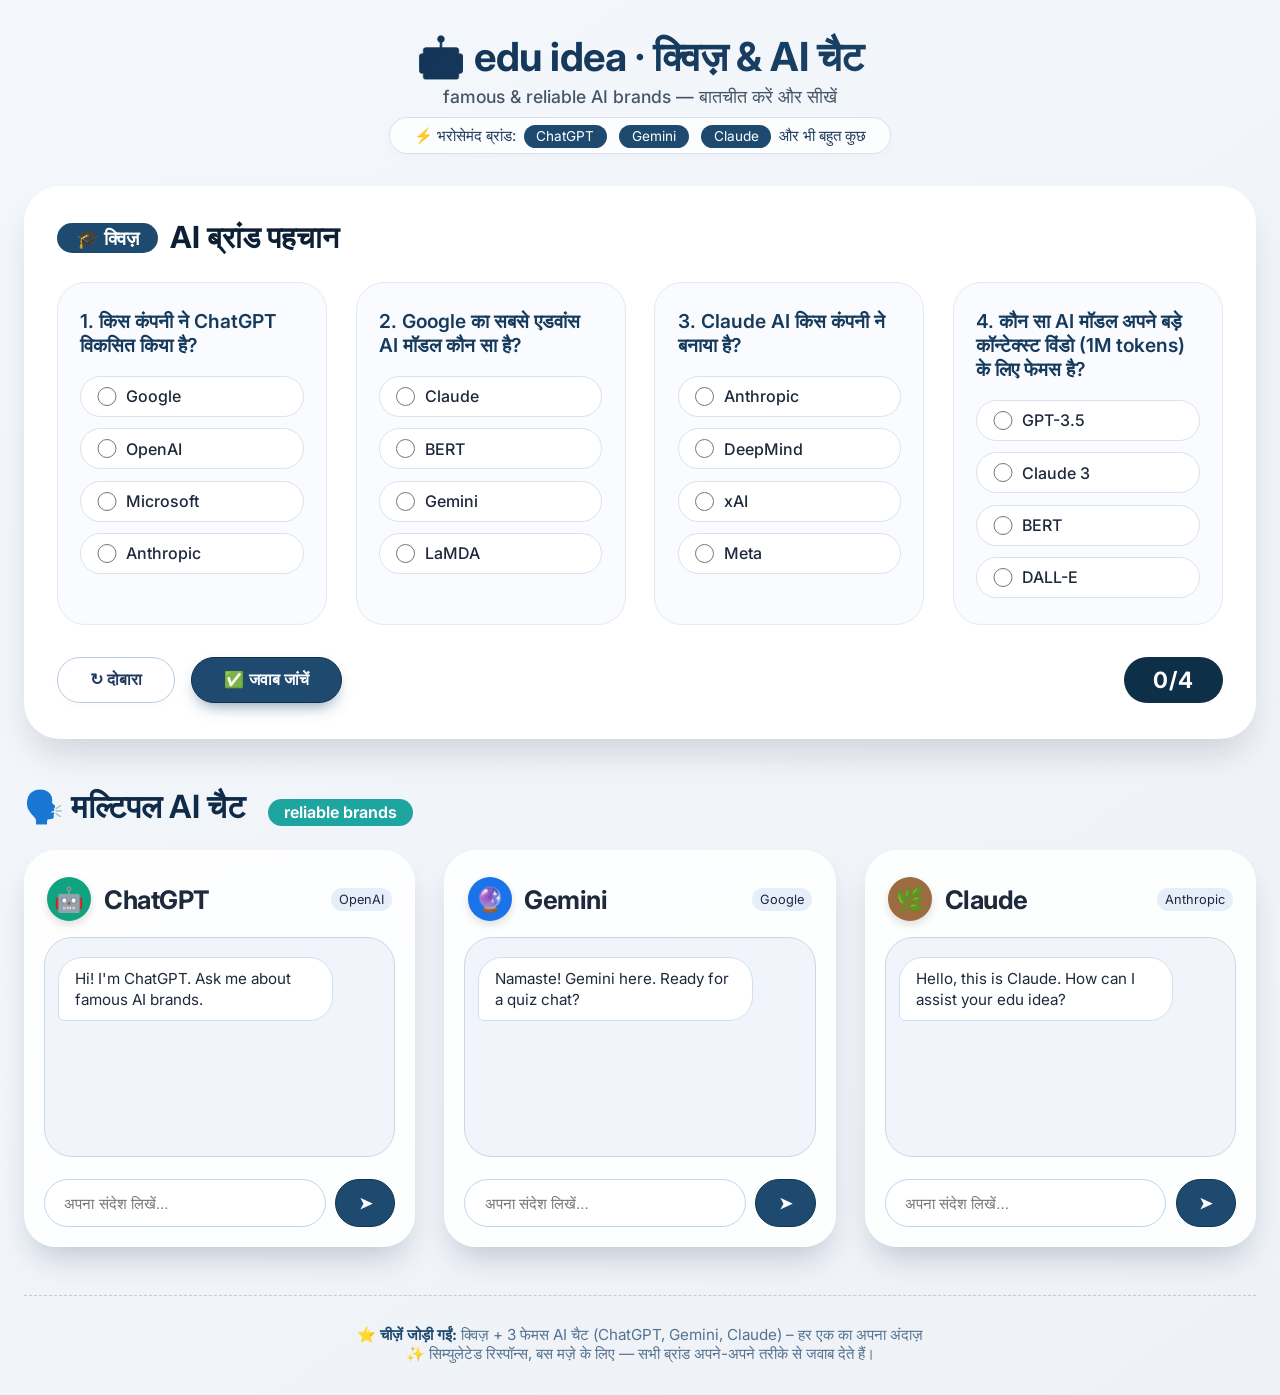
==== index.html @ dafd7e6e "Add files via upload" ====
<!DOCTYPE html>
<html lang="en">
<head>
    <meta charset="UTF-8">
    <meta name="viewport" content="width=device-width, initial-scale=1.0">
    <title>Edu Idea · AI Quiz & Chat</title>
    <!-- Google Font & simple reset -->
    <link rel="preconnect" href="https://fonts.googleapis.com">
    <link rel="preconnect" href="https://fonts.gstatic.com" crossorigin>
    <link href="https://fonts.googleapis.com/css2?family=Inter:opsz,wght@14..32,400;14..32,500;14..32,600;14..32,700&display=swap" rel="stylesheet">
    <style>
        * {
            margin: 0;
            padding: 0;
            box-sizing: border-box;
        }
        body {
            font-family: 'Inter', sans-serif;
            background: linear-gradient(145deg, #f4f7fc 0%, #eef1f6 100%);
            min-height: 100vh;
            padding: 2rem 1.5rem;
            display: flex;
            flex-direction: column;
            align-items: center;
            color: #1e293b;
        }
        .main-wrapper {
            max-width: 1400px;
            width: 100%;
        }
        header {
            margin-bottom: 2rem;
            text-align: center;
        }
        header h1 {
            font-size: 2.5rem;
            font-weight: 700;
            background: linear-gradient(135deg, #0f2b4b, #1e4a6f);
            -webkit-background-clip: text;
            -webkit-text-fill-color: transparent;
            background-clip: text;
            letter-spacing: -0.5px;
        }
        header p {
            font-size: 1.1rem;
            color: #475569;
            margin-top: 0.3rem;
            font-weight: 500;
        }
        .brand-note {
            background: #ffffffc0;
            backdrop-filter: blur(4px);
            padding: 0.5rem 1.5rem;
            border-radius: 60px;
            display: inline-block;
            box-shadow: 0 4px 10px rgba(0,0,0,0.02);
            font-size: 0.95rem;
            margin-top: 0.6rem;
            border: 1px solid #dbe0e8;
            color: #1e3a5f;
        }
        .brand-note i {
            font-style: normal;
            background: #1e4a6f;
            color: white;
            padding: 0.2rem 0.8rem;
            border-radius: 40px;
            margin: 0 4px;
            font-size: 0.85rem;
        }

        /* ---------- QUIZ SECTION ---------- */
        .quiz-panel {
            background: white;
            border-radius: 36px;
            padding: 2rem 2rem 2.2rem;
            margin-bottom: 3rem;
            box-shadow: 0 20px 35px -8px rgba(0,20,40,0.15), inset 0 1px 3px #fffffffa;
            border: 1px solid #ffffff70;
            backdrop-filter: blur(2px);
        }
        .quiz-title {
            display: flex;
            align-items: center;
            gap: 0.75rem;
            font-size: 1.9rem;
            font-weight: 700;
            color: #0c1f33;
            margin-bottom: 1.6rem;
        }
        .quiz-title span {
            background: #1e4a6f;
            color: white;
            font-size: 1.2rem;
            padding: 0.2rem 1.2rem;
            border-radius: 40px;
        }
        .questions-grid {
            display: grid;
            grid-template-columns: repeat(auto-fit, minmax(260px, 1fr));
            gap: 1.8rem;
            margin-bottom: 2rem;
        }
        .question-card {
            background: #f9fbfe;
            padding: 1.6rem 1.4rem;
            border-radius: 28px;
            border: 1px solid #e2eaf2;
            transition: 0.2s;
        }
        .question-card:hover {
            border-color: #acc4db;
            background: #feffff;
        }
        .q-text {
            font-weight: 600;
            font-size: 1.2rem;
            margin-bottom: 1.2rem;
            color: #163a5c;
        }
        .options {
            display: flex;
            flex-direction: column;
            gap: 0.7rem;
        }
        .option-item {
            display: flex;
            align-items: center;
            gap: 0.6rem;
            background: white;
            padding: 0.6rem 1rem;
            border-radius: 50px;
            border: 1px solid #d9e2ed;
            cursor: pointer;
            transition: 0.1s;
            font-weight: 500;
        }
        .option-item.selected {
            background: #d7e7ff;
            border-color: #1e4a6f;
            box-shadow: 0 2px 6px #1e4a6f20;
        }
        .option-item input[type="radio"] {
            accent-color: #1e4a6f;
            width: 1.2rem;
            height: 1.2rem;
            margin: 0;
        }
        .quiz-actions {
            display: flex;
            gap: 1rem;
            align-items: center;
            flex-wrap: wrap;
        }
        .btn {
            background: white;
            border: 1.5px solid #b9ccdf;
            padding: 0.8rem 2rem;
            border-radius: 50px;
            font-weight: 600;
            font-size: 1rem;
            color: #1e3a5f;
            cursor: pointer;
            transition: 0.2s;
            box-shadow: 0 3px 8px rgba(0,0,0,0.02);
        }
        .btn-primary {
            background: #1e4a6f;
            border: 1.5px solid #0e2f48;
            color: white;
            box-shadow: 0 8px 16px -6px #1e4a6f90;
        }
        .btn-primary:hover {
            background: #163e5c;
            transform: scale(1.02);
        }
        .btn:hover {
            background: #e6eef9;
        }
        .score-badge {
            margin-left: auto;
            background: #0e2f48;
            color: white;
            padding: 0.6rem 1.8rem;
            border-radius: 60px;
            font-weight: 700;
            font-size: 1.4rem;
            letter-spacing: 1px;
        }

        /* ---------- CHAT SECTION ---------- */
        .chat-section {
            margin-top: 1rem;
        }
        .chat-header {
            display: flex;
            align-items: center;
            gap: 1rem;
            margin-bottom: 1.5rem;
        }
        .chat-header h2 {
            font-size: 2rem;
            font-weight: 650;
            color: #0f2b48;
        }
        .chat-header h2 i {
            font-style: normal;
            background: #1fa5a0;
            color: white;
            font-size: 1rem;
            padding: 0.2rem 1rem;
            border-radius: 40px;
            margin-left: 1rem;
        }
        .ai-grid {
            display: grid;
            grid-template-columns: repeat(auto-fit, minmax(300px, 1fr));
            gap: 1.8rem;
        }
        .ai-card {
            background: #ffffffdd;
            backdrop-filter: blur(8px);
            border-radius: 32px;
            padding: 1.6rem 1.2rem 1.2rem 1.2rem;
            box-shadow: 0 18px 30px -10px #1e3a5f40;
            border: 1px solid #ffffff;
            display: flex;
            flex-direction: column;
        }
        .ai-brand {
            display: flex;
            align-items: center;
            gap: 0.8rem;
            margin-bottom: 1rem;
            padding: 0 0.2rem;
        }
        .brand-icon {
            width: 44px;
            height: 44px;
            background: #1e2f41;
            border-radius: 50%;
            display: flex;
            align-items: center;
            justify-content: center;
            font-weight: 700;
            font-size: 1.5rem;
            color: white;
            box-shadow: 0 4px 8px #00000020;
        }
        .brand-name {
            font-size: 1.6rem;
            font-weight: 700;
            letter-spacing: -0.5px;
        }
        .chat-messages {
            background: #f1f5fb;
            border-radius: 28px;
            padding: 1.2rem 0.8rem;
            height: 220px;
            overflow-y: auto;
            display: flex;
            flex-direction: column;
            gap: 0.8rem;
            margin-bottom: 1rem;
            border: 1px solid #cbd6e4;
            scroll-behavior: smooth;
        }
        .msg-row {
            display: flex;
            flex-direction: column;
        }
        .msg-user, .msg-ai {
            max-width: 85%;
            padding: 0.6rem 1rem;
            border-radius: 24px;
            font-size: 0.95rem;
            line-height: 1.4;
            word-break: break-word;
        }
        .msg-user {
            background: #1e4a6f;
            color: white;
            align-self: flex-end;
            border-bottom-right-radius: 6px;
        }
        .msg-ai {
            background: white;
            color: #1e293b;
            align-self: flex-start;
            border-bottom-left-radius: 6px;
            border: 1px solid #cee0f0;
        }
        .ai-input-area {
            display: flex;
            gap: 0.6rem;
            margin-top: 0.4rem;
        }
        .ai-input-area input {
            flex: 1;
            padding: 0.9rem 1.2rem;
            border: 1.5px solid #c2d5ea;
            border-radius: 50px;
            font-size: 0.95rem;
            outline: none;
            background: white;
            transition: 0.2s;
        }
        .ai-input-area input:focus {
            border-color: #1e4a6f;
            box-shadow: 0 0 0 3px #1e4a6f30;
        }
        .ai-input-area button {
            background: #1e4a6f;
            border: none;
            color: white;
            font-weight: 600;
            padding: 0 1.4rem;
            border-radius: 50px;
            font-size: 1rem;
            cursor: pointer;
            transition: 0.1s;
            border: 1px solid #0e3652;
            letter-spacing: 0.3px;
        }
        .ai-input-area button:hover {
            background: #123a57;
        }
        .footer-note {
            margin-top: 3rem;
            text-align: center;
            color: #54738f;
            font-size: 0.95rem;
            border-top: 1px dashed #b9cde0;
            padding-top: 1.8rem;
        }
        .footer-note strong {
            color: #1e4a6f;
            font-weight: 700;
        }
    </style>
</head>
<body>
<div class="main-wrapper">
    <header>
        <h1>🤖 edu idea · क्विज़ & AI चैट</h1>
        <p>famous & reliable AI brands — बातचीत करें और सीखें</p>
        <div class="brand-note">
            ⚡ भरोसेमंद ब्रांड: <i>ChatGPT</i> <i>Gemini</i> <i>Claude</i> और भी बहुत कुछ
        </div>
    </header>

    <!-- QUIZ SECTION (edu idea नाम से quiz) -->
    <section class="quiz-panel" id="quizPanel">
        <div class="quiz-title">
            <span>🎓 क्विज़</span> AI ब्रांड पहचान
        </div>
        <div class="questions-grid" id="questionsContainer">
            <!-- JS generated questions -->
        </div>
        <div class="quiz-actions">
            <button class="btn" id="resetQuizBtn">↻ दोबारा</button>
            <button class="btn btn-primary" id="submitQuizBtn">✅ जवाब जांचें</button>
            <div class="score-badge" id="scoreDisplay">0/4</div>
        </div>
    </section>

    <!-- MULTIPLE AI CHAT (फेमस ब्रांड) -->
    <section class="chat-section">
        <div class="chat-header">
            <h2>🗣️ मल्टिपल AI चैट <i>reliable brands</i></h2>
        </div>
        <div class="ai-grid" id="aiChatGrid"></div>
    </section>

    <div class="footer-note">
        ⭐ <strong>चीज़ें जोड़ी गईं:</strong> क्विज़ + 3 फेमस AI चैट (ChatGPT, Gemini, Claude) – हर एक का अपना अंदाज़<br>
        ✨ सिम्युलेटेड रिस्पॉन्स, बस मज़े के लिए — सभी ब्रांड अपने-अपने तरीके से जवाब देते हैं।
    </div>
</div>

<script>
    (function() {
        // ---------- QUIZ DATA (famous AI brands) ----------
        const quizData = [
            {
                question: "किस कंपनी ने ChatGPT विकसित किया है?",
                options: ["Google", "OpenAI", "Microsoft", "Anthropic"],
                correct: 1
            },
            {
                question: "Google का सबसे एडवांस AI मॉडल कौन सा है?",
                options: ["Claude", "BERT", "Gemini", "LaMDA"],
                correct: 2
            },
            {
                question: "Claude AI किस कंपनी ने बनाया है?",
                options: ["Anthropic", "DeepMind", "xAI", "Meta"],
                correct: 0
            },
            {
                question: "कौन सा AI मॉडल अपने बड़े कॉन्टेक्स्ट विंडो (1M tokens) के लिए फेमस है?",
                options: ["GPT-3.5", "Claude 3", "BERT", "DALL-E"],
                correct: 1
            }
        ];

        // render quiz
        const questionsContainer = document.getElementById('questionsContainer');
        let userAnswers = new Array(quizData.length).fill(null);

        function renderQuiz() {
            let htmlStr = '';
            quizData.forEach((q, idx) => {
                htmlStr += `
                    <div class="question-card" data-qidx="${idx}">
                        <div class="q-text">${idx+1}. ${q.question}</div>
                        <div class="options" id="q-${idx}">
                `;
                q.options.forEach((opt, optIdx) => {
                    const isSelected = (userAnswers[idx] === optIdx);
                    htmlStr += `
                        <div class="option-item ${isSelected ? 'selected' : ''}" data-optidx="${optIdx}">
                            <input type="radio" name="q${idx}" value="${optIdx}" ${isSelected ? 'checked' : ''}> 
                            <span>${opt}</span>
                        </div>
                    `;
                });
                htmlStr += `</div></div>`;
            });
            questionsContainer.innerHTML = htmlStr;

            // attach click listeners to each option div for custom selection style
            document.querySelectorAll('.option-item').forEach(item => {
                item.addEventListener('click', function(e) {
                    // if the click is on radio itself, let default handle, but we also manage style
                    const radio = this.querySelector('input[type="radio"]');
                    if (e.target.tagName !== 'INPUT') {
                        radio.checked = true;
                    }
                    // trigger change event manually
                    const event = new Event('change', { bubbles: true });
                    radio.dispatchEvent(event);
                });
            });

            // radio change listener to update selected class & userAnswers
            document.querySelectorAll('input[type="radio"]').forEach(radio => {
                radio.addEventListener('change', function(e) {
                    const qDiv = this.closest('.question-card');
                    const qIdx = qDiv.dataset.qidx;
                    const optIdx = parseInt(this.value);
                    userAnswers[qIdx] = optIdx;

                    // remove selected class from siblings
                    qDiv.querySelectorAll('.option-item').forEach(optItem => {
                        optItem.classList.remove('selected');
                    });
                    this.closest('.option-item').classList.add('selected');
                });
            });
        }

        // score calculation
        function calculateScore() {
            let correct = 0;
            quizData.forEach((q, idx) => {
                if (userAnswers[idx] === q.correct) correct++;
            });
            return correct;
        }

        function updateScoreDisplay() {
            const score = calculateScore();
            document.getElementById('scoreDisplay').innerText = `${score}/${quizData.length}`;
        }

        document.getElementById('submitQuizBtn').addEventListener('click', function() {
            updateScoreDisplay();
            alert(`आपने ${calculateScore()}/${quizData.length} सही जवाब दिए!`);
        });

        document.getElementById('resetQuizBtn').addEventListener('click', function() {
            userAnswers = new Array(quizData.length).fill(null);
            // uncheck all radios
            document.querySelectorAll('input[type="radio"]').forEach(r => r.checked = false);
            document.querySelectorAll('.option-item').forEach(opt => opt.classList.remove('selected'));
            document.getElementById('scoreDisplay').innerText = `0/${quizData.length}`;
        });

        // ---------- CHAT AI BRANDS (famous & reliable) ----------
        const aiBrands = [
            {
                id: 'chatgpt',
                name: 'ChatGPT',
                icon: '🤖',
                description: 'OpenAI',
                color: '#10a37f',
                responses: [
                    "That's interesting! I'm ChatGPT, here to help explore ideas.",
                    "As an AI by OpenAI, I can assist with learning. Can you elaborate?",
                    "बिल्कुल! मैं आपकी शंका समझ सकता हूँ। कृपया विस्तार से बताएं।",
                    "I love educational quizzes! Tell me more about your edu idea.",
                ]
            },
            {
                id: 'gemini',
                name: 'Gemini',
                icon: '🔮',
                description: 'Google',
                color: '#1a73e8',
                responses: [
                    "Greetings from Google's Gemini! How can I assist your learning?",
                    "मैं Gemini हूँ – आपके सवों का जवाब देने के लिए तैयार।",
                    "AI evolves fast! What would you like to know about famous models?",
                    "I can simulate multi-turn chat. Feel free to ask anything.",
                ]
            },
            {
                id: 'claude',
                name: 'Claude',
                icon: '🌿',
                description: 'Anthropic',
                color: '#9c6b3f',
                responses: [
                    "Hello, I'm Claude from Anthropic. How can I help with your project?",
                    "नमस्ते! मैं क्लाउड – सवाल पूछिए और हम मिलकर सीखेंगे।",
                    "I'm known for long context. Want to discuss AI safety or brands?",
                    "That's a thoughtful question! Let's explore together.",
                ]
            }
        ];

        // store conversation history per AI (array of {sender:'user' or 'ai', text})
        const conversations = {
            chatgpt: [{ sender: 'ai', text: "Hi! I'm ChatGPT. Ask me about famous AI brands." }],
            gemini: [{ sender: 'ai', text: "Namaste! Gemini here. Ready for a quiz chat?" }],
            claude: [{ sender: 'ai', text: "Hello, this is Claude. How can I assist your edu idea?" }]
        };

        // function to render all chat cards
        function renderChats() {
            const grid = document.getElementById('aiChatGrid');
            let cardsHtml = '';

            aiBrands.forEach(brand => {
                const conv = conversations[brand.id];
                const messagesHtml = conv.map(msg => {
                    const cls = msg.sender === 'user' ? 'msg-user' : 'msg-ai';
                    return `<div class="msg-row"><div class="${cls}">${msg.text}</div></div>`;
                }).join('');

                cardsHtml += `
                    <div class="ai-card" id="card-${brand.id}" data-brand="${brand.id}">
                        <div class="ai-brand">
                            <div class="brand-icon" style="background: ${brand.color};">${brand.icon}</div>
                            <span class="brand-name">${brand.name}</span>
                            <span style="font-size:0.8rem; background: #e5eef9; padding:4px 8px; border-radius:60px; margin-left: auto;">${brand.description}</span>
                        </div>
                        <div class="chat-messages" id="msg-${brand.id}">
                            ${messagesHtml}
                        </div>
                        <div class="ai-input-area">
                            <input type="text" placeholder="अपना संदेश लिखें..." id="input-${brand.id}">
                            <button data-brand="${brand.id}" class="send-chat-btn">➤</button>
                        </div>
                    </div>
                `;
            });

            grid.innerHTML = cardsHtml;

            // attach send event to each button
            document.querySelectorAll('.send-chat-btn').forEach(btn => {
                btn.addEventListener('click', function(e) {
                    const brandId = this.dataset.brand;
                    sendMessage(brandId);
                });
            });

            // attach enter key on inputs
            aiBrands.forEach(b => {
                const inp = document.getElementById(`input-${b.id}`);
                if (inp) {
                    inp.addEventListener('keypress', function(e) {
                        if (e.key === 'Enter') {
                            e.preventDefault();
                            sendMessage(b.id);
                        }
                    });
                }
            });
        }

        // send message handler
        function sendMessage(brandId) {
            const inputField = document.getElementById(`input-${brandId}`);
            const msgText = inputField.value.trim();
            if (msgText === '') return;

            // push user message
            conversations[brandId].push({ sender: 'user', text: msgText });
            inputField.value = '';

            // scroll message box to bottom after adding user message
            const msgBox = document.getElementById(`msg-${brandId}`);
            updateChatWindow(brandId);

            // simulate AI response after short delay (realistic)
            setTimeout(() => {
                generateAiReply(brandId, msgText);
            }, 600 + Math.random() * 400);
        }

        // generate a mock ai reply based on brand and user message
        function generateAiReply(brandId, userMessage) {
            const brand = aiBrands.find(b => b.id === brandId);
            if (!brand) return;

            let reply = '';
            const lowerMsg = userMessage.toLowerCase();

            // very simple keyword logic to make it feel a bit brand-specific
            if (brandId === 'chatgpt') {
                if (lowerMsg.includes('openai') || lowerMsg.includes('gpt')) reply = 'OpenAI developed me, yes! I can help with AI concepts.';
                else if (lowerMsg.includes('quiz')) reply = 'Quizzes are fun! Which AI brand question do you have?';
                else reply = brand.responses[Math.floor(Math.random() * brand.responses.length)];
            }
            else if (brandId === 'gemini') {
                if (lowerMsg.includes('google') || lowerMsg.includes('gemini')) reply = 'Google’s Gemini is built for multimodal understanding. Want to learn more?';
                else if (lowerMsg.includes('hello') || lowerMsg.includes('नमस्ते')) reply = 'Namaste! मैं आपके सवालों का इंतज़ार कर रहा हूँ।';
                else reply = brand.responses[Math.floor(Math.random() * brand.responses.length)];
            }
            else if (brandId === 'claude') {
                if (lowerMsg.includes('context') || lowerMsg.includes('token')) reply = 'Claude can handle up to 1M tokens! Great for long docs.';
                else if (lowerMsg.includes('anthropic')) reply = 'Anthropic focuses on AI safety. I’m their assistant Claude.';
                else reply = brand.responses[Math.floor(Math.random() * brand.responses.length)];
            }

            // ensure reply not empty
            if (!reply) reply = "Interesting! Tell me more about your edu idea.";

            conversations[brandId].push({ sender: 'ai', text: reply });
            updateChatWindow(brandId);
        }

        function updateChatWindow(brandId) {
            const msgBox = document.getElementById(`msg-${brandId}`);
            if (!msgBox) return;
            const conv = conversations[brandId];
            msgBox.innerHTML = conv.map(msg => {
                const cls = msg.sender === 'user' ? 'msg-user' : 'msg-ai';
                return `<div class="msg-row"><div class="${cls}">${msg.text}</div></div>`;
            }).join('');
            // auto scroll to bottom
            msgBox.scrollTop = msgBox.scrollHeight;
        }

        // initial render
        renderQuiz();
        renderChats();

        // attach extra listeners for already rendered radios (for initial selection style)
        // renderQuiz already does it; but we also need to update score display on radio change to keep fresh
        document.querySelectorAll('input[type="radio"]').forEach(r => {
            r.addEventListener('change', function() {
                updateScoreDisplay(); // live score update without submit
            });
        });

        // Also initial score display
        updateScoreDisplay();

        // for better UX: allow enter in quiz? not needed

        // ensure that after reset, score updates
        // reset button already does that

        // extra thing: "चीज़ें जोड़ दीजिए" — we already added footer note, three chats, quiz, live score
        // additionally, we can add a small tooltip that these are simulated.
    })();
</script>

<!-- additional style for smoothness -->
<style>
    /* subtle scrollbar */
    .chat-messages::-webkit-scrollbar {
        width: 6px;
    }
    .chat-messages::-webkit-scrollbar-track {
        background: #d9e2ec;
        border-radius: 10px;
    }
    .chat-messages::-webkit-scrollbar-thumb {
        background: #1e4a6f;
        border-radius: 10px;
    }
    .option-item input[type="radio"] {
        cursor: pointer;
    }
    .btn:active {
        transform: scale(0.98);
    }
</style>
</body>
</html>
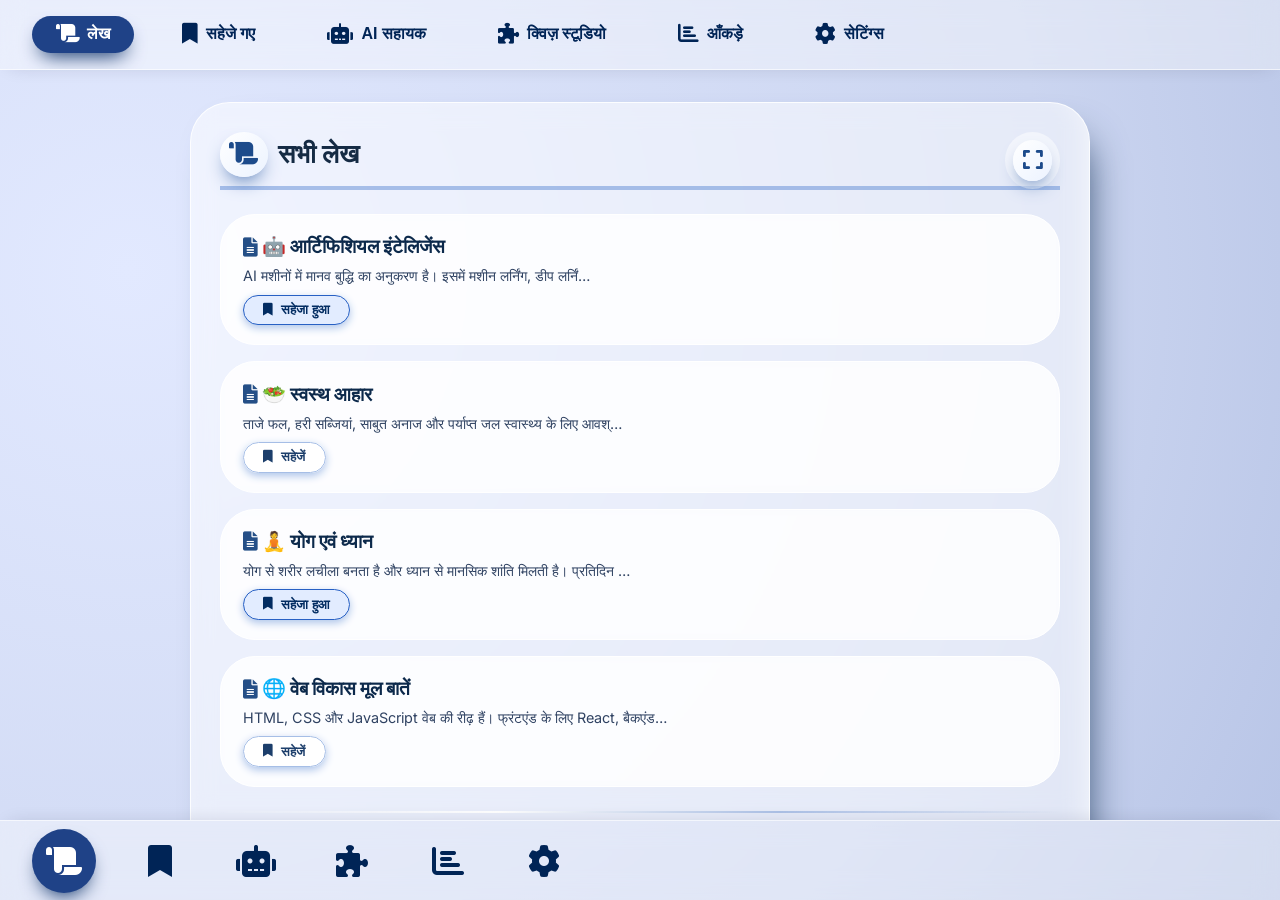
==== commit 2dc21805: "Add files via upload Signed-off-by: PQP CORE <historynetexpress@gmail.com>" ====
--- a/index.html
+++ b/index.html
@@ -1,705 +1,882 @@
 <!DOCTYPE html>
-<html lang="en">
+<html lang="hi">
 <head>
-    <meta charset="UTF-8">
-    <meta name="viewport" content="width=device-width, initial-scale=1.0">
-    <title>Edu Idea · AI Quiz & Chat</title>
-    <!-- Google Font & simple reset -->
-    <link rel="preconnect" href="https://fonts.googleapis.com">
-    <link rel="preconnect" href="https://fonts.gstatic.com" crossorigin>
-    <link href="https://fonts.googleapis.com/css2?family=Inter:opsz,wght@14..32,400;14..32,500;14..32,600;14..32,700&display=swap" rel="stylesheet">
-    <style>
-        * {
-            margin: 0;
-            padding: 0;
-            box-sizing: border-box;
-        }
-        body {
-            font-family: 'Inter', sans-serif;
-            background: linear-gradient(145deg, #f4f7fc 0%, #eef1f6 100%);
-            min-height: 100vh;
-            padding: 2rem 1.5rem;
-            display: flex;
-            flex-direction: column;
-            align-items: center;
-            color: #1e293b;
-        }
-        .main-wrapper {
-            max-width: 1400px;
-            width: 100%;
-        }
-        header {
-            margin-bottom: 2rem;
-            text-align: center;
-        }
-        header h1 {
-            font-size: 2.5rem;
-            font-weight: 700;
-            background: linear-gradient(135deg, #0f2b4b, #1e4a6f);
-            -webkit-background-clip: text;
-            -webkit-text-fill-color: transparent;
-            background-clip: text;
-            letter-spacing: -0.5px;
-        }
-        header p {
-            font-size: 1.1rem;
-            color: #475569;
-            margin-top: 0.3rem;
-            font-weight: 500;
-        }
-        .brand-note {
-            background: #ffffffc0;
-            backdrop-filter: blur(4px);
-            padding: 0.5rem 1.5rem;
-            border-radius: 60px;
-            display: inline-block;
-            box-shadow: 0 4px 10px rgba(0,0,0,0.02);
-            font-size: 0.95rem;
-            margin-top: 0.6rem;
-            border: 1px solid #dbe0e8;
-            color: #1e3a5f;
-        }
-        .brand-note i {
-            font-style: normal;
-            background: #1e4a6f;
-            color: white;
-            padding: 0.2rem 0.8rem;
-            border-radius: 40px;
-            margin: 0 4px;
-            font-size: 0.85rem;
-        }
-
-        /* ---------- QUIZ SECTION ---------- */
-        .quiz-panel {
-            background: white;
-            border-radius: 36px;
-            padding: 2rem 2rem 2.2rem;
-            margin-bottom: 3rem;
-            box-shadow: 0 20px 35px -8px rgba(0,20,40,0.15), inset 0 1px 3px #fffffffa;
-            border: 1px solid #ffffff70;
-            backdrop-filter: blur(2px);
-        }
-        .quiz-title {
-            display: flex;
-            align-items: center;
-            gap: 0.75rem;
-            font-size: 1.9rem;
-            font-weight: 700;
-            color: #0c1f33;
-            margin-bottom: 1.6rem;
-        }
-        .quiz-title span {
-            background: #1e4a6f;
-            color: white;
-            font-size: 1.2rem;
-            padding: 0.2rem 1.2rem;
-            border-radius: 40px;
-        }
-        .questions-grid {
-            display: grid;
-            grid-template-columns: repeat(auto-fit, minmax(260px, 1fr));
-            gap: 1.8rem;
-            margin-bottom: 2rem;
-        }
-        .question-card {
-            background: #f9fbfe;
-            padding: 1.6rem 1.4rem;
-            border-radius: 28px;
-            border: 1px solid #e2eaf2;
-            transition: 0.2s;
-        }
-        .question-card:hover {
-            border-color: #acc4db;
-            background: #feffff;
-        }
-        .q-text {
-            font-weight: 600;
-            font-size: 1.2rem;
-            margin-bottom: 1.2rem;
-            color: #163a5c;
-        }
-        .options {
-            display: flex;
-            flex-direction: column;
-            gap: 0.7rem;
-        }
-        .option-item {
-            display: flex;
-            align-items: center;
-            gap: 0.6rem;
-            background: white;
-            padding: 0.6rem 1rem;
-            border-radius: 50px;
-            border: 1px solid #d9e2ed;
-            cursor: pointer;
-            transition: 0.1s;
-            font-weight: 500;
-        }
-        .option-item.selected {
-            background: #d7e7ff;
-            border-color: #1e4a6f;
-            box-shadow: 0 2px 6px #1e4a6f20;
-        }
-        .option-item input[type="radio"] {
-            accent-color: #1e4a6f;
-            width: 1.2rem;
-            height: 1.2rem;
-            margin: 0;
-        }
-        .quiz-actions {
-            display: flex;
-            gap: 1rem;
-            align-items: center;
-            flex-wrap: wrap;
-        }
-        .btn {
-            background: white;
-            border: 1.5px solid #b9ccdf;
-            padding: 0.8rem 2rem;
-            border-radius: 50px;
-            font-weight: 600;
-            font-size: 1rem;
-            color: #1e3a5f;
-            cursor: pointer;
-            transition: 0.2s;
-            box-shadow: 0 3px 8px rgba(0,0,0,0.02);
-        }
-        .btn-primary {
-            background: #1e4a6f;
-            border: 1.5px solid #0e2f48;
-            color: white;
-            box-shadow: 0 8px 16px -6px #1e4a6f90;
-        }
-        .btn-primary:hover {
-            background: #163e5c;
-            transform: scale(1.02);
-        }
-        .btn:hover {
-            background: #e6eef9;
-        }
-        .score-badge {
-            margin-left: auto;
-            background: #0e2f48;
-            color: white;
-            padding: 0.6rem 1.8rem;
-            border-radius: 60px;
-            font-weight: 700;
-            font-size: 1.4rem;
-            letter-spacing: 1px;
-        }
-
-        /* ---------- CHAT SECTION ---------- */
-        .chat-section {
-            margin-top: 1rem;
-        }
-        .chat-header {
-            display: flex;
-            align-items: center;
-            gap: 1rem;
-            margin-bottom: 1.5rem;
-        }
-        .chat-header h2 {
-            font-size: 2rem;
-            font-weight: 650;
-            color: #0f2b48;
-        }
-        .chat-header h2 i {
-            font-style: normal;
-            background: #1fa5a0;
-            color: white;
-            font-size: 1rem;
-            padding: 0.2rem 1rem;
-            border-radius: 40px;
-            margin-left: 1rem;
-        }
-        .ai-grid {
-            display: grid;
-            grid-template-columns: repeat(auto-fit, minmax(300px, 1fr));
-            gap: 1.8rem;
-        }
-        .ai-card {
-            background: #ffffffdd;
-            backdrop-filter: blur(8px);
-            border-radius: 32px;
-            padding: 1.6rem 1.2rem 1.2rem 1.2rem;
-            box-shadow: 0 18px 30px -10px #1e3a5f40;
-            border: 1px solid #ffffff;
-            display: flex;
-            flex-direction: column;
-        }
-        .ai-brand {
-            display: flex;
-            align-items: center;
-            gap: 0.8rem;
-            margin-bottom: 1rem;
-            padding: 0 0.2rem;
-        }
-        .brand-icon {
-            width: 44px;
-            height: 44px;
-            background: #1e2f41;
-            border-radius: 50%;
-            display: flex;
-            align-items: center;
-            justify-content: center;
-            font-weight: 700;
-            font-size: 1.5rem;
-            color: white;
-            box-shadow: 0 4px 8px #00000020;
-        }
-        .brand-name {
-            font-size: 1.6rem;
-            font-weight: 700;
-            letter-spacing: -0.5px;
-        }
-        .chat-messages {
-            background: #f1f5fb;
-            border-radius: 28px;
-            padding: 1.2rem 0.8rem;
-            height: 220px;
-            overflow-y: auto;
-            display: flex;
-            flex-direction: column;
-            gap: 0.8rem;
-            margin-bottom: 1rem;
-            border: 1px solid #cbd6e4;
-            scroll-behavior: smooth;
-        }
-        .msg-row {
-            display: flex;
-            flex-direction: column;
-        }
-        .msg-user, .msg-ai {
-            max-width: 85%;
-            padding: 0.6rem 1rem;
-            border-radius: 24px;
-            font-size: 0.95rem;
-            line-height: 1.4;
-            word-break: break-word;
-        }
-        .msg-user {
-            background: #1e4a6f;
-            color: white;
-            align-self: flex-end;
-            border-bottom-right-radius: 6px;
-        }
-        .msg-ai {
-            background: white;
-            color: #1e293b;
-            align-self: flex-start;
-            border-bottom-left-radius: 6px;
-            border: 1px solid #cee0f0;
-        }
-        .ai-input-area {
-            display: flex;
-            gap: 0.6rem;
-            margin-top: 0.4rem;
-        }
-        .ai-input-area input {
-            flex: 1;
-            padding: 0.9rem 1.2rem;
-            border: 1.5px solid #c2d5ea;
-            border-radius: 50px;
-            font-size: 0.95rem;
-            outline: none;
-            background: white;
-            transition: 0.2s;
-        }
-        .ai-input-area input:focus {
-            border-color: #1e4a6f;
-            box-shadow: 0 0 0 3px #1e4a6f30;
-        }
-        .ai-input-area button {
-            background: #1e4a6f;
-            border: none;
-            color: white;
-            font-weight: 600;
-            padding: 0 1.4rem;
-            border-radius: 50px;
-            font-size: 1rem;
-            cursor: pointer;
-            transition: 0.1s;
-            border: 1px solid #0e3652;
-            letter-spacing: 0.3px;
-        }
-        .ai-input-area button:hover {
-            background: #123a57;
-        }
-        .footer-note {
-            margin-top: 3rem;
-            text-align: center;
-            color: #54738f;
-            font-size: 0.95rem;
-            border-top: 1px dashed #b9cde0;
-            padding-top: 1.8rem;
-        }
-        .footer-note strong {
-            color: #1e4a6f;
-            font-weight: 700;
-        }
-    </style>
+  <meta charset="UTF-8">
+  <meta name="viewport" content="width=device-width, initial-scale=1.0">
+  <title>✨ ज्ञानमंडलम् · क्षैतिज स्क्रॉल पट्टियाँ</title>
+  <!-- Google Fonts & Font Awesome -->
+  <link href="https://fonts.googleapis.com/css2?family=Inter:opsz,wght@14..32,300;14..32,500;14..32,600;14..32,700;14..32,800&display=swap" rel="stylesheet">
+  <link rel="stylesheet" href="https://cdnjs.cloudflare.com/ajax/libs/font-awesome/6.0.0-beta3/css/all.min.css">
+  <style>
+    * {
+      margin: 0;
+      padding: 0;
+      box-sizing: border-box;
+    }
+
+    body {
+      font-family: 'Inter', sans-serif;
+      background: radial-gradient(circle at 10% 30%, #e2e9ff, #cbd5f0 70%, #b7c4e6);
+      height: 100vh;
+      display: flex;
+      flex-direction: column;
+      overflow: hidden;
+    }
+
+    /* टॉप बार (क्षैतिज स्क्रॉल के साथ) */
+    .top-bar {
+      background: rgba(255, 255, 255, 0.4);
+      backdrop-filter: blur(12px);
+      -webkit-backdrop-filter: blur(12px);
+      border-bottom: 1px solid rgba(255,255,255,0.6);
+      padding: 0.8rem 1rem;
+      box-shadow: 0 4px 20px -10px rgba(0,20,40,0.2);
+      z-index: 40;
+      overflow-x: auto;
+      overflow-y: hidden;
+      white-space: nowrap;
+      -webkit-overflow-scrolling: touch;
+      scrollbar-width: thin;
+      height: 70px;
+      display: flex;
+      align-items: center;
+    }
+
+    .top-bar::-webkit-scrollbar {
+      height: 5px;
+    }
+    .top-bar::-webkit-scrollbar-thumb {
+      background: rgba(0,40,80,0.3);
+      border-radius: 10px;
+    }
+
+    .top-btn-container {
+      display: inline-flex;
+      gap: 1.5rem;
+      padding: 0 1rem;
+    }
+
+    .top-btn {
+      background: transparent;
+      border: none;
+      padding: 0.5rem 1.5rem;
+      border-radius: 40px;
+      font-weight: 600;
+      color: #002456;
+      cursor: pointer;
+      transition: 0.2s;
+      display: inline-flex;
+      align-items: center;
+      gap: 8px;
+      font-size: 1rem;
+      white-space: nowrap;
+    }
+    .top-btn i {
+      font-size: 1.3rem;
+    }
+    .top-btn:hover {
+      background: rgba(255,255,255,0.7);
+    }
+    .top-btn.active {
+      background: #1f4287;
+      color: white;
+      box-shadow: 0 10px 20px -8px #02275e;
+    }
+
+    /* मुख्य स्क्रॉल करने योग्य क्षेत्र */
+    .main-content {
+      flex: 1;
+      overflow-y: auto;
+      padding: 2rem 2rem;
+      background: transparent;
+      scroll-behavior: smooth;
+    }
+
+    /* कार्ड कंटेनर */
+    .stack {
+      max-width: 900px;
+      margin: 0 auto;
+    }
+
+    .section-card {
+      display: none;
+    }
+    .section-card.active-section {
+      display: block;
+    }
+
+    /* कार्ड नेओमॉर्फिक + ग्लास */
+    .divine-card {
+      background: rgba(255, 255, 255, 0.5);
+      backdrop-filter: blur(12px);
+      -webkit-backdrop-filter: blur(12px);
+      border-radius: 2.5rem;
+      padding: 1.8rem 1.8rem;
+      border: 1px solid rgba(255, 255, 255, 0.85);
+      box-shadow: 15px 20px 40px -20px #1e3b5e, -10px -10px 30px -10px rgba(255,255,255,0.7) inset;
+      transition: transform 0.3s cubic-bezier(0.2, 0.9, 0.4, 1), box-shadow 0.4s;
+      width: 100%;
+      position: relative;
+    }
+    .divine-card:hover {
+      transform: translateY(-4px);
+      box-shadow: 20px 30px 50px -25px #0b2640, -10px -10px 40px -8px #ffffff inset;
+    }
+
+    /* फुल-स्क्रीन मोड (केवल मुख्य क्षेत्र के अंदर) */
+    .divine-card.fullscreen-mode {
+      position: absolute;
+      top: 0;
+      left: 0;
+      width: 100%;
+      height: 100%;
+      z-index: 100;
+      border-radius: 0;
+      overflow-y: auto;
+      background: rgba(255, 255, 255, 0.95);
+      backdrop-filter: blur(20px);
+      margin: 0;
+      transform: none;
+    }
+    .fullscreen-close {
+      display: none;
+      position: sticky;
+      top: 1rem;
+      float: right;
+      font-size: 2rem;
+      color: #002f6e;
+      background: white;
+      border-radius: 50%;
+      width: 3rem;
+      height: 3rem;
+      text-align: center;
+      line-height: 3rem;
+      cursor: pointer;
+      box-shadow: 0 10px 20px rgba(0,0,0,0.2);
+      border: 1px solid white;
+      z-index: 101;
+      margin-bottom: 1rem;
+    }
+    .divine-card.fullscreen-mode .fullscreen-close {
+      display: block;
+    }
+
+    .card-header {
+      display: flex;
+      align-items: center;
+      gap: 10px;
+      font-size: 1.6rem;
+      font-weight: 700;
+      color: #152b44;
+      border-bottom: 4px solid rgba(95, 138, 211, 0.5);
+      padding-bottom: 0.6rem;
+      margin-bottom: 1.5rem;
+      position: relative;
+    }
+    .card-header i {
+      background: linear-gradient(135deg, #ffffff, #ecf3ff);
+      padding: 0.6rem;
+      border-radius: 50%;
+      color: #1d4b8b;
+      box-shadow: 0 10px 20px -8px #3865a8;
+    }
+    .fullscreen-icon {
+      position: absolute;
+      right: 0;
+      top: 0;
+      font-size: 1.4rem;
+      color: #1f4885;
+      cursor: pointer;
+      background: rgba(255,255,255,0.5);
+      padding: 0.5rem;
+      border-radius: 50%;
+      transition: 0.2s;
+    }
+    .fullscreen-icon:hover {
+      background: white;
+      transform: scale(1.1);
+    }
+
+    /* आर्टिकल कार्ड्स */
+    .article-elegant {
+      background: rgba(255, 255, 255, 0.7);
+      backdrop-filter: blur(4px);
+      border-radius: 2.2rem;
+      padding: 1.2rem 1.4rem;
+      margin-bottom: 1rem;
+      border: 1px solid #ffffff;
+      transition: all 0.25s;
+    }
+    .article-elegant:hover {
+      background: #ffffffdd;
+      border-color: #acc4f0;
+    }
+    .art-title {
+      font-weight: 700;
+      font-size: 1.2rem;
+      color: #0c294b;
+      display: flex;
+      gap: 5px;
+      align-items: center;
+    }
+    .art-snippet {
+      color: #2f4262;
+      font-size: 0.9rem;
+      margin: 0.5rem 0;
+      line-height: 1.4;
+    }
+    .btn-soft {
+      background: #ffffffda;
+      border: 1.5px solid #a6bee6;
+      border-radius: 40px;
+      padding: 0.4rem 1.2rem;
+      font-size: 0.8rem;
+      font-weight: 600;
+      color: #1c3e6b;
+      cursor: pointer;
+      transition: 0.2s;
+      box-shadow: 0 3px 8px #acc3e9;
+      display: inline-flex;
+      align-items: center;
+      gap: 0.5rem;
+    }
+    .btn-soft:hover {
+      background: #ecf3ff;
+      border-color: #4b7ad0;
+      box-shadow: 0 8px 14px -6px #688bcc;
+    }
+    .btn-saved-custom {
+      background: #e2ecff;
+      border-color: #2760c4;
+      color: #022c62;
+    }
+
+    /* फॉर्म एलिमेंट्स */
+    .field-luxury {
+      width: 100%;
+      padding: 0.9rem 1.5rem;
+      border-radius: 60px;
+      border: 2px solid rgba(255,255,255,0.8);
+      background: rgba(255,255,255,0.65);
+      font-size: 1rem;
+      margin: 0.7rem 0 1.2rem;
+      transition: 0.2s;
+      box-shadow: 0 6px 14px #d5e2fd inset, 0 2px 4px #ffffff;
+    }
+    .field-luxury:focus {
+      outline: none;
+      border-color: #1f57b3;
+      background: #ffffffee;
+      box-shadow: 0 0 0 6px rgba(62, 131, 255, 0.15);
+    }
+    textarea.field-luxury {
+      border-radius: 30px;
+    }
+
+    .btn-primary {
+      background: linear-gradient(105deg, #1a3875, #2d5096);
+      border: none;
+      color: white;
+      font-weight: 600;
+      padding: 0.8rem 2rem;
+      border-radius: 60px;
+      font-size: 1rem;
+      cursor: pointer;
+      box-shadow: 0 25px 35px -16px #003182, 0 2px 4px #ffffff inset;
+      transition: 0.2s;
+      display: inline-flex;
+      align-items: center;
+      gap: 10px;
+      border: 1px solid rgba(255,255,255,0.5);
+      margin-right: 0.5rem;
+      margin-bottom: 0.5rem;
+    }
+    .btn-primary:hover {
+      background: linear-gradient(105deg, #23468b, #3662b3);
+      transform: scale(0.98);
+      box-shadow: 0 18px 30px -14px #001d65;
+    }
+    .btn-secondary {
+      background: #ffffffb3;
+      color: #002b5e;
+      border: 2px solid #799ed6;
+      box-shadow: 0 10px 15px -10px #1f3a70;
+    }
+    .btn-secondary:hover {
+      background: #e1edff;
+    }
+
+    .file-drop-area {
+      background: rgba(255, 255, 255, 0.5);
+      border-radius: 50px;
+      padding: 0.5rem 1.2rem;
+      border: 2px dashed #7a9ed6;
+      margin: 0.8rem 0;
+      display: flex;
+      align-items: center;
+      gap: 1rem;
+      flex-wrap: wrap;
+    }
+
+    /* क्विज़ कार्ड लग्जरी */
+    .quiz-luxury {
+      background: rgba(255, 255, 255, 0.75);
+      backdrop-filter: blur(4px);
+      border-radius: 2rem;
+      padding: 1.5rem;
+      margin: 1.2rem 0;
+      border: 1px solid rgba(255, 255, 255, 0.9);
+      box-shadow: 0 20px 35px -20px #1f3d6b;
+    }
+    .quiz-question-lux {
+      font-weight: 700;
+      font-size: 1.2rem;
+      color: #002456;
+      margin-bottom: 1rem;
+    }
+    .opt-item {
+      background: #ffffffb8;
+      border-radius: 40px;
+      padding: 0.7rem 1.5rem;
+      margin: 0.6rem 0;
+      border: 1px solid #aac2ec;
+      display: flex;
+      align-items: center;
+      gap: 1rem;
+    }
+    .opt-item input[type="radio"] {
+      accent-color: #1e4c9c;
+      width: 1.1rem;
+      height: 1.1rem;
+    }
+    .correct-badge {
+      background: #12805c;
+      color: white;
+      border-radius: 30px;
+      padding: 0.2rem 1rem;
+      font-size: 0.7rem;
+      margin-left: 0.5rem;
+    }
+    .explain-lux {
+      background: #e2edff;
+      border-radius: 40px;
+      padding: 1rem 1.8rem;
+      margin-top: 1rem;
+      border-left: 8px solid #2e5db3;
+      font-weight: 500;
+      font-size: 0.95rem;
+    }
+
+    .empty-msg {
+      color: #52719c;
+      font-style: italic;
+      padding: 0.8rem;
+    }
+
+    hr.glass-hr {
+      border: none;
+      height: 2px;
+      background: linear-gradient(to right, transparent, #ffffff, #acc1e6, transparent);
+      margin: 1.5rem 0 1rem 0;
+    }
+
+    .saved-quiz-item {
+      background: #e5efff;
+      border-radius: 2rem;
+      padding: 0.7rem 1.2rem;
+      margin: 0.6rem 0;
+      display: flex;
+      align-items: center;
+      justify-content: space-between;
+      border: 1px solid white;
+    }
+    .saved-quiz-title {
+      font-weight: 600;
+      color: #0b2b53;
+      cursor: pointer;
+    }
+    .delete-quiz {
+      color: #b22234;
+      background: none;
+      border: none;
+      font-size: 1.2rem;
+      cursor: pointer;
+    }
+
+    /* बॉटम बार (क्षैतिज स्क्रॉल के साथ) */
+    .bottom-bar {
+      background: rgba(255, 255, 255, 0.4);
+      backdrop-filter: blur(12px);
+      -webkit-backdrop-filter: blur(12px);
+      border-top: 1px solid rgba(255,255,255,0.6);
+      padding: 0.6rem 1rem;
+      box-shadow: 0 -4px 20px -10px rgba(0,20,40,0.2);
+      z-index: 40;
+      overflow-x: auto;
+      overflow-y: hidden;
+      white-space: nowrap;
+      -webkit-overflow-scrolling: touch;
+      scrollbar-width: thin;
+      height: 80px;
+      display: flex;
+      align-items: center;
+    }
+
+    .bottom-bar::-webkit-scrollbar {
+      height: 5px;
+    }
+    .bottom-bar::-webkit-scrollbar-thumb {
+      background: rgba(0,40,80,0.3);
+      border-radius: 10px;
+    }
+
+    .bottom-icon-container {
+      display: inline-flex;
+      gap: 2rem;
+      padding: 0 1rem;
+    }
+
+    .bottom-icon {
+      background: transparent;
+      border: none;
+      padding: 0.5rem;
+      border-radius: 50%;
+      font-size: 2rem;
+      color: #002456;
+      cursor: pointer;
+      transition: 0.2s;
+      width: 4rem;
+      height: 4rem;
+      display: inline-flex;
+      align-items: center;
+      justify-content: center;
+      white-space: nowrap;
+    }
+    .bottom-icon:hover {
+      background: rgba(255,255,255,0.7);
+    }
+    .bottom-icon.active {
+      background: #1f4287;
+      color: white;
+      box-shadow: 0 10px 20px -8px #02275e;
+    }
+
+    /* जब फुल-स्क्रीन हो तब भी बार दिखें */
+    .fullscreen-mode .fullscreen-close {
+      display: block;
+    }
+  </style>
 </head>
 <body>
-<div class="main-wrapper">
-    <header>
-        <h1>🤖 edu idea · क्विज़ & AI चैट</h1>
-        <p>famous & reliable AI brands — बातचीत करें और सीखें</p>
-        <div class="brand-note">
-            ⚡ भरोसेमंद ब्रांड: <i>ChatGPT</i> <i>Gemini</i> <i>Claude</i> और भी बहुत कुछ
+  <!-- टॉप बार (क्षैतिज स्क्रॉल) -->
+  <div class="top-bar">
+    <div class="top-btn-container">
+      <button class="top-btn active" data-section="articles"><i class="fas fa-scroll"></i> लेख</button>
+      <button class="top-btn" data-section="saved"><i class="fas fa-bookmark"></i> सहेजे गए</button>
+      <button class="top-btn" data-section="ai"><i class="fas fa-robot"></i> AI सहायक</button>
+      <button class="top-btn" data-section="quiz"><i class="fas fa-puzzle-piece"></i> क्विज़ स्टूडियो</button>
+      <button class="top-btn" data-section="stats"><i class="fas fa-chart-bar"></i> आँकड़े</button>
+      <button class="top-btn" data-section="settings"><i class="fas fa-cog"></i> सेटिंग्स</button>
+    </div>
+  </div>
+
+  <!-- मुख्य स्क्रॉल करने योग्य क्षेत्र -->
+  <div class="main-content" id="mainContent">
+    <div class="stack">
+      <!-- सेक्शन 1: लेख -->
+      <div class="section-card active-section" id="section-articles">
+        <div class="divine-card" id="card1">
+          <div class="card-header">
+            <i class="fas fa-scroll"></i> सभी लेख
+            <span class="fullscreen-icon" onclick="toggleFullScreen('card1')"><i class="fas fa-expand"></i></span>
+          </div>
+          <div id="allArticles"></div>
+          <hr class="glass-hr">
+          <div class="card-header" style="font-size: 1.4rem;"><i class="fas fa-feather-alt"></i> नया लेख</div>
+          <form id="publishForm">
+            <input class="field-luxury" type="text" id="titleInput" placeholder="शीर्षक (उदा. ध्यान के लाभ)" required>
+            <textarea class="field-luxury" id="contentInput" placeholder="लेख सामग्री..." rows="2" required></textarea>
+            <button class="btn-primary" type="submit"><i class="fas fa-cloud-upload-alt"></i> प्रकाशित करें</button>
+          </form>
+          <span class="fullscreen-close" onclick="toggleFullScreen('card1')"><i class="fas fa-times"></i></span>
         </div>
-    </header>
-
-    <!-- QUIZ SECTION (edu idea नाम से quiz) -->
-    <section class="quiz-panel" id="quizPanel">
-        <div class="quiz-title">
-            <span>🎓 क्विज़</span> AI ब्रांड पहचान
+      </div>
+
+      <!-- सेक्शन 2: सहेजे गए लेख -->
+      <div class="section-card" id="section-saved">
+        <div class="divine-card" id="card2">
+          <div class="card-header">
+            <i class="fas fa-bookmark"></i> सहेजे गए लेख
+            <span class="fullscreen-icon" onclick="toggleFullScreen('card2')"><i class="fas fa-expand"></i></span>
+          </div>
+          <div id="savedArticles"></div>
+          <span class="fullscreen-close" onclick="toggleFullScreen('card2')"><i class="fas fa-times"></i></span>
         </div>
-        <div class="questions-grid" id="questionsContainer">
-            <!-- JS generated questions -->
+      </div>
+
+      <!-- सेक्शन 3: AI सहायक -->
+      <div class="section-card" id="section-ai">
+        <div class="divine-card" id="card3">
+          <div class="card-header">
+            <i class="fas fa-robot"></i> AI सहायक
+            <span class="fullscreen-icon" onclick="toggleFullScreen('card3')"><i class="fas fa-expand"></i></span>
+          </div>
+          <p style="color: #1c3f64; margin-bottom:0.5rem;"><i class="fas fa-quote-left"></i> आपके लेखों पर आधारित</p>
+          <input class="field-luxury" type="text" id="queryInput" placeholder="कोई सवाल पूछें..." value="कृत्रिम बुद्धि क्या है?">
+          <button class="btn-primary" id="askButton"><i class="fas fa-search"></i> पूछें</button>
+          <div class="quiz-luxury" id="aiAnswerBox" style="min-height: 70px;">🤖 उत्तर यहाँ दिखेगा...</div>
+          <span class="fullscreen-close" onclick="toggleFullScreen('card3')"><i class="fas fa-times"></i></span>
         </div>
-        <div class="quiz-actions">
-            <button class="btn" id="resetQuizBtn">↻ दोबारा</button>
-            <button class="btn btn-primary" id="submitQuizBtn">✅ जवाब जांचें</button>
-            <div class="score-badge" id="scoreDisplay">0/4</div>
+      </div>
+
+      <!-- सेक्शन 4: क्विज़ स्टूडियो -->
+      <div class="section-card" id="section-quiz">
+        <div class="divine-card" id="card4">
+          <div class="card-header">
+            <i class="fas fa-puzzle-piece"></i> एमसीक्यू स्टूडियो
+            <span class="fullscreen-icon" onclick="toggleFullScreen('card4')"><i class="fas fa-expand"></i></span>
+          </div>
+          <div class="file-drop-area">
+            <i class="fas fa-images" style="font-size: 1.4rem; color: #2e558a;"></i>
+            <input type="file" id="quizFileInput" accept=".txt, image/*" style="background: none; border: none; width: 100%;">
+          </div>
+          <div id="fileStatus" style="margin:0 0 0.5rem 1.2rem; color:#2b4575; font-size:0.9rem;"><i class="fas fa-info-circle"></i> कोई फ़ाइल नहीं</div>
+          <textarea class="field-luxury" id="quizTextArea" placeholder="यहाँ टेक्स्ट लिखें या पेस्ट करें..." rows="3">नियमित व्यायाम से हृदय स्वस्थ रहता है। प्रतिदिन कम से कम 30 मिनट टहलें। संतुलित भोजन में प्रोटीन और विटामिन जरूरी हैं।</textarea>
+          <div style="display: flex; flex-wrap: wrap; gap:0.5rem;">
+            <button class="btn-primary" id="generateQuizBtn"><i class="fas fa-magic"></i> क्विज़ बनाएँ</button>
+            <button class="btn-primary btn-secondary" id="saveQuizBtn" style="display: none;"><i class="fas fa-save"></i> सहेजें</button>
+          </div>
+
+          <!-- सहेजे गए क्विज़ की सूची -->
+          <div style="margin-top: 2rem;">
+            <div class="card-header" style="font-size: 1.4rem;"><i class="fas fa-archive"></i> सहेजे गए क्विज़</div>
+            <div id="savedQuizzesList"></div>
+          </div>
+
+          <!-- क्विज़ परिणाम -->
+          <div id="quizOutput"></div>
+          <span class="fullscreen-close" onclick="toggleFullScreen('card4')"><i class="fas fa-times"></i></span>
         </div>
-    </section>
-
-    <!-- MULTIPLE AI CHAT (फेमस ब्रांड) -->
-    <section class="chat-section">
-        <div class="chat-header">
-            <h2>🗣️ मल्टिपल AI चैट <i>reliable brands</i></h2>
+      </div>
+
+      <!-- सेक्शन 5: आँकड़े (डेमो) -->
+      <div class="section-card" id="section-stats">
+        <div class="divine-card">
+          <div class="card-header"><i class="fas fa-chart-bar"></i> आँकड़े</div>
+          <p>यहाँ आपके लेखों और क्विज़ के आँकड़े दिखेंगे।</p>
         </div>
-        <div class="ai-grid" id="aiChatGrid"></div>
-    </section>
-
-    <div class="footer-note">
-        ⭐ <strong>चीज़ें जोड़ी गईं:</strong> क्विज़ + 3 फेमस AI चैट (ChatGPT, Gemini, Claude) – हर एक का अपना अंदाज़<br>
-        ✨ सिम्युलेटेड रिस्पॉन्स, बस मज़े के लिए — सभी ब्रांड अपने-अपने तरीके से जवाब देते हैं।
+      </div>
+
+      <!-- सेक्शन 6: सेटिंग्स (डेमो) -->
+      <div class="section-card" id="section-settings">
+        <div class="divine-card">
+          <div class="card-header"><i class="fas fa-cog"></i> सेटिंग्स</div>
+          <p>यहाँ ऐप सेटिंग्स होंगी।</p>
+        </div>
+      </div>
     </div>
-</div>
-
-<script>
+  </div>
+
+  <!-- बॉटम बार (क्षैतिज स्क्रॉल) -->
+  <div class="bottom-bar">
+    <div class="bottom-icon-container">
+      <div class="bottom-icon active" data-section="articles"><i class="fas fa-scroll"></i></div>
+      <div class="bottom-icon" data-section="saved"><i class="fas fa-bookmark"></i></div>
+      <div class="bottom-icon" data-section="ai"><i class="fas fa-robot"></i></div>
+      <div class="bottom-icon" data-section="quiz"><i class="fas fa-puzzle-piece"></i></div>
+      <div class="bottom-icon" data-section="stats"><i class="fas fa-chart-bar"></i></div>
+      <div class="bottom-icon" data-section="settings"><i class="fas fa-cog"></i></div>
+    </div>
+  </div>
+
+  <script>
+    // फुल-स्क्रीन टॉगल फ़ंक्शन
+    window.toggleFullScreen = function(cardId) {
+      const card = document.getElementById(cardId);
+      if (card.classList.contains('fullscreen-mode')) {
+        card.classList.remove('fullscreen-mode');
+        document.querySelector('.main-content').style.overflow = 'auto';
+      } else {
+        document.querySelectorAll('.divine-card.fullscreen-mode').forEach(c => c.classList.remove('fullscreen-mode'));
+        card.classList.add('fullscreen-mode');
+        document.querySelector('.main-content').style.overflow = 'hidden';
+      }
+    };
+
     (function() {
-        // ---------- QUIZ DATA (famous AI brands) ----------
-        const quizData = [
-            {
-                question: "किस कंपनी ने ChatGPT विकसित किया है?",
-                options: ["Google", "OpenAI", "Microsoft", "Anthropic"],
-                correct: 1
-            },
-            {
-                question: "Google का सबसे एडवांस AI मॉडल कौन सा है?",
-                options: ["Claude", "BERT", "Gemini", "LaMDA"],
-                correct: 2
-            },
-            {
-                question: "Claude AI किस कंपनी ने बनाया है?",
-                options: ["Anthropic", "DeepMind", "xAI", "Meta"],
-                correct: 0
-            },
-            {
-                question: "कौन सा AI मॉडल अपने बड़े कॉन्टेक्स्ट विंडो (1M tokens) के लिए फेमस है?",
-                options: ["GPT-3.5", "Claude 3", "BERT", "DALL-E"],
-                correct: 1
-            }
-        ];
-
-        // render quiz
-        const questionsContainer = document.getElementById('questionsContainer');
-        let userAnswers = new Array(quizData.length).fill(null);
-
-        function renderQuiz() {
-            let htmlStr = '';
-            quizData.forEach((q, idx) => {
-                htmlStr += `
-                    <div class="question-card" data-qidx="${idx}">
-                        <div class="q-text">${idx+1}. ${q.question}</div>
-                        <div class="options" id="q-${idx}">
-                `;
-                q.options.forEach((opt, optIdx) => {
-                    const isSelected = (userAnswers[idx] === optIdx);
-                    htmlStr += `
-                        <div class="option-item ${isSelected ? 'selected' : ''}" data-optidx="${optIdx}">
-                            <input type="radio" name="q${idx}" value="${optIdx}" ${isSelected ? 'checked' : ''}> 
-                            <span>${opt}</span>
-                        </div>
-                    `;
-                });
-                htmlStr += `</div></div>`;
-            });
-            questionsContainer.innerHTML = htmlStr;
-
-            // attach click listeners to each option div for custom selection style
-            document.querySelectorAll('.option-item').forEach(item => {
-                item.addEventListener('click', function(e) {
-                    // if the click is on radio itself, let default handle, but we also manage style
-                    const radio = this.querySelector('input[type="radio"]');
-                    if (e.target.tagName !== 'INPUT') {
-                        radio.checked = true;
-                    }
-                    // trigger change event manually
-                    const event = new Event('change', { bubbles: true });
-                    radio.dispatchEvent(event);
-                });
-            });
-
-            // radio change listener to update selected class & userAnswers
-            document.querySelectorAll('input[type="radio"]').forEach(radio => {
-                radio.addEventListener('change', function(e) {
-                    const qDiv = this.closest('.question-card');
-                    const qIdx = qDiv.dataset.qidx;
-                    const optIdx = parseInt(this.value);
-                    userAnswers[qIdx] = optIdx;
-
-                    // remove selected class from siblings
-                    qDiv.querySelectorAll('.option-item').forEach(optItem => {
-                        optItem.classList.remove('selected');
-                    });
-                    this.closest('.option-item').classList.add('selected');
-                });
-            });
+      // ---------- डेटा ----------
+      let articles = [
+        { id: 1, title: "🤖 आर्टिफिशियल इंटेलिजेंस", content: "AI मशीनों में मानव बुद्धि का अनुकरण है। इसमें मशीन लर्निंग, डीप लर्निंग, नेचुरल लैंग्वेज प्रोसेसिंग शामिल हैं। यह चिकित्सा, शिक्षा और उद्योग में क्रांति ला रहा है।", saved: true },
+        { id: 2, title: "🥗 स्वस्थ आहार", content: "ताजे फल, हरी सब्जियां, साबुत अनाज और पर्याप्त जल स्वास्थ्य के लिए आवश्यक हैं। जंक फूड से बचें और भोजन समय पर करें।", saved: false },
+        { id: 3, title: "🧘 योग एवं ध्यान", content: "योग से शरीर लचीला बनता है और ध्यान से मानसिक शांति मिलती है। प्रतिदिन 10 मिनट प्राणायाम करें।", saved: true },
+        { id: 4, title: "🌐 वेब विकास मूल बातें", content: "HTML, CSS और JavaScript वेब की रीढ़ हैं। फ्रंटएंड के लिए React, बैकएंड के लिए Node.js लोकप्रिय हैं।", saved: false }
+      ];
+
+      let currentMCQs = [];
+      let savedQuizzes = JSON.parse(localStorage.getItem('savedQuizzes')) || [];
+
+      // DOM रेफरेंस
+      const allDiv = document.getElementById('allArticles');
+      const savedDiv = document.getElementById('savedArticles');
+      const quizOutput = document.getElementById('quizOutput');
+      const saveQuizBtn = document.getElementById('saveQuizBtn');
+      const savedQuizzesList = document.getElementById('savedQuizzesList');
+
+      function escapeHTML(str) {
+        return str.replace(/[&<>"']/g, function(m) {
+          if(m === '&') return '&amp;'; if(m === '<') return '&lt;'; if(m === '>') return '&gt;';
+          if(m === '"') return '&quot;'; return '&#039;';
+        });
+      }
+
+      // रेंडर सभी लेख और सहेजे गए
+      function renderEverything() {
+        // सभी लेख
+        if (!articles.length) allDiv.innerHTML = '<div class="empty-msg"><i class="fas fa-box-open"></i> कोई लेख नहीं</div>';
+        else {
+          let html = '';
+          articles.forEach(a => {
+            html += `
+              <div class="article-elegant" data-id="${a.id}">
+                <div class="art-title"><i class="fas fa-file-alt" style="color:#254f87;"></i> ${escapeHTML(a.title)}</div>
+                <div class="art-snippet">${escapeHTML(a.content.substring(0,70))}…</div>
+                <div><button class="btn-soft save-toggle ${a.saved ? 'btn-saved-custom' : ''}" data-id="${a.id}"><i class="fas fa-${a.saved ? 'bookmark' : 'bookmark'}"></i> ${a.saved ? 'सहेजा हुआ' : 'सहेजें'}</button></div>
+              </div>`;
+          });
+          allDiv.innerHTML = html;
         }
 
-        // score calculation
-        function calculateScore() {
-            let correct = 0;
-            quizData.forEach((q, idx) => {
-                if (userAnswers[idx] === q.correct) correct++;
-            });
-            return correct;
+        // सहेजे गए लेख
+        const savedArts = articles.filter(a => a.saved);
+        if (!savedArts.length) savedDiv.innerHTML = '<div class="empty-msg"><i class="far fa-bookmark"></i> कोई सहेजा लेख नहीं</div>';
+        else {
+          let shtml = '';
+          savedArts.forEach(s => {
+            shtml += `
+              <div class="article-elegant" style="background:#eaf1ff">
+                <div class="art-title"><i class="fas fa-bookmark" style="color:#1f4d92;"></i> ${escapeHTML(s.title)}</div>
+                <div class="art-snippet">${escapeHTML(s.content.substring(0,60))}…</div>
+                <button class="btn-soft btn-saved-custom save-toggle" data-id="${s.id}"><i class="fas fa-bookmark"></i> हटाएँ</button>
+              </div>`;
+          });
+          savedDiv.innerHTML = shtml;
         }
 
-        function updateScoreDisplay() {
-            const score = calculateScore();
-            document.getElementById('scoreDisplay').innerText = `${score}/${quizData.length}`;
+        // अटैच इवेंट्स
+        document.querySelectorAll('.save-toggle').forEach(btn => {
+          btn.addEventListener('click', (e) => {
+            const id = Number(e.currentTarget.dataset.id);
+            const art = articles.find(a => a.id === id);
+            if (art) { art.saved = !art.saved; renderEverything(); }
+          });
+        });
+      }
+
+      // प्रकाशन
+      document.getElementById('publishForm').addEventListener('submit', (e) => {
+        e.preventDefault();
+        const t = document.getElementById('titleInput').value.trim();
+        const c = document.getElementById('contentInput').value.trim();
+        if (!t || !c) return;
+        const newId = articles.length ? Math.max(...articles.map(a=>a.id)) + 1 : 1;
+        articles.push({ id: newId, title: t, content: c, saved: false });
+        document.getElementById('titleInput').value = '';
+        document.getElementById('contentInput').value = '';
+        renderEverything();
+      });
+
+      // AI प्रश्न
+      document.getElementById('askButton').addEventListener('click', () => {
+        const q = document.getElementById('queryInput').value.trim().toLowerCase();
+        const ansBox = document.getElementById('aiAnswerBox');
+        if (!q) { ansBox.innerHTML = '❓ कुछ लिखें'; return; }
+        const match = articles.find(a => a.title.toLowerCase().includes(q) || a.content.toLowerCase().includes(q));
+        if (match) ansBox.innerHTML = `<i class="fas fa-lightbulb" style="color:#1f5090;"></i> <strong>${escapeHTML(match.title)}</strong><br>${escapeHTML(match.content.substring(0,250))}`;
+        else ansBox.innerHTML = '😕 कोई संबंधित लेख नहीं मिला।';
+      });
+
+      // ---------- क्विज़ जनरेटर ----------
+      const fileInp = document.getElementById('quizFileInput');
+      const fileStatus = document.getElementById('fileStatus');
+      const quizTA = document.getElementById('quizTextArea');
+      const genBtn = document.getElementById('generateQuizBtn');
+
+      fileInp.addEventListener('change', function(e) {
+        const f = e.target.files[0];
+        if (!f) { fileStatus.innerHTML = '<i class="fas fa-info-circle"></i> कोई फ़ाइल नहीं'; return; }
+        if (f.type.startsWith('image/')) {
+          quizTA.value = `[इमेज OCR सिमुलेशन] पर्यावरण संरक्षण जरूरी है। प्लास्टिक कम करें। वृक्ष लगाएं। जल बचाएं। प्रदूषण नियंत्रण हेतु सार्वजनिक परिवहन अपनाएं।`;
+          fileStatus.innerHTML = `<i class="fas fa-image"></i> ${f.name} (सिम्युलेटेड)`;
+        } else if (f.type === 'text/plain' || f.name.endsWith('.txt')) {
+          const r = new FileReader();
+          r.onload = (ev) => { quizTA.value = ev.target.result; };
+          r.readAsText(f);
+          fileStatus.innerHTML = `<i class="fas fa-file-alt"></i> ${f.name} लोड हुआ`;
+        } else alert('कृपया .txt या इमेज फ़ाइल चुनें');
+      });
+
+      function generateMCQ(text) {
+        if (!text.trim()) return [];
+        const sentences = text.split(/[.!?।]+/).map(s => s.trim()).filter(s => s.length > 5).slice(0, 10);
+        if (sentences.length === 0) return [];
+
+        let mcqs = [];
+        sentences.forEach((sen, idx) => {
+          let others = sentences.filter((_, i) => i !== idx);
+          while (others.length < 3) others.push('उपरोक्त में से कोई नहीं', 'यह गलत है', 'पाठ समर्थन नहीं करता');
+          let dist = [...others].sort(() => 0.5 - Math.random()).slice(0, 3);
+          let options = [sen, ...dist];
+          let shuffled = options.map((opt, i) => ({ opt, i }));
+          shuffled.sort(() => Math.random() - 0.5);
+          let finalOpts = shuffled.map(o => o.opt);
+          let correctIdx = shuffled.findIndex(o => o.i === 0);
+          mcqs.push({
+            question: `प्रश्न ${idx+1}: इस वाक्य का सही विकल्प पहचानें –`,
+            options: finalOpts,
+            correct: correctIdx,
+            explanation: `✅ सही उत्तर वही है जो पाठ से लिया गया है: "${sen}"`
+          });
+        });
+        return mcqs;
+      }
+
+      function displayMCQ(mcqs) {
+        if (!mcqs.length) { quizOutput.innerHTML = '<div class="quiz-luxury">❌ पर्याप्त टेक्स्ट नहीं</div>'; saveQuizBtn.style.display = 'none'; return; }
+        let h = '<h3 style="color:#00255a;"><i class="fas fa-question-circle"></i> जनरेटेड एमसीक्यू</h3>';
+        mcqs.forEach((q, i) => {
+          h += `<div class="quiz-luxury">`;
+          h += `<div class="quiz-question-lux">${q.question}</div>`;
+          q.options.forEach((opt, oi) => {
+            h += `<div class="opt-item" style="background:${oi === q.correct ? '#d9f0e5' : '#ffffffb8'}">`;
+            h += `<input type="radio" name="q${i}" ${oi === q.correct ? 'checked' : ''} disabled> ${opt}`;
+            if (oi === q.correct) h += `<span class="correct-badge"><i class="fas fa-check"></i> सही</span>`;
+            h += `</div>`;
+          });
+          h += `<div class="explain-lux"><i class="fas fa-lightbulb"></i> ${q.explanation}</div>`;
+          h += `</div>`;
+        });
+        quizOutput.innerHTML = h;
+        saveQuizBtn.style.display = 'inline-flex';
+        currentMCQs = mcqs;
+      }
+
+      genBtn.addEventListener('click', () => {
+        const txt = quizTA.value.trim();
+        if (!txt) { quizOutput.innerHTML = '<div class="quiz-luxury">⚠️ कृपया टेक्स्ट लिखें</div>'; saveQuizBtn.style.display = 'none'; return; }
+        const mcqs = generateMCQ(txt);
+        displayMCQ(mcqs);
+      });
+
+      // सहेजे गए क्विज़ फ़ंक्शन
+      function saveQuizToStorage() {
+        if (!currentMCQs.length) return;
+        const title = prompt('इस क्विज़ के लिए एक नाम दें:', 'क्विज़ ' + (savedQuizzes.length+1));
+        if (!title) return;
+        const newQuiz = { id: Date.now(), title: title, mcqs: currentMCQs };
+        savedQuizzes.push(newQuiz);
+        localStorage.setItem('savedQuizzes', JSON.stringify(savedQuizzes));
+        renderSavedQuizzes();
+      }
+
+      function deleteSavedQuiz(id) {
+        savedQuizzes = savedQuizzes.filter(q => q.id !== id);
+        localStorage.setItem('savedQuizzes', JSON.stringify(savedQuizzes));
+        renderSavedQuizzes();
+      }
+
+      function loadQuizFromStorage(quiz) {
+        displayMCQ(quiz.mcqs);
+      }
+
+      function renderSavedQuizzes() {
+        if (!savedQuizzes.length) {
+          savedQuizzesList.innerHTML = '<div class="empty-msg"><i class="fas fa-box"></i> कोई सहेजा क्विज़ नहीं</div>';
+          return;
         }
-
-        document.getElementById('submitQuizBtn').addEventListener('click', function() {
-            updateScoreDisplay();
-            alert(`आपने ${calculateScore()}/${quizData.length} सही जवाब दिए!`);
-        });
-
-        document.getElementById('resetQuizBtn').addEventListener('click', function() {
-            userAnswers = new Array(quizData.length).fill(null);
-            // uncheck all radios
-            document.querySelectorAll('input[type="radio"]').forEach(r => r.checked = false);
-            document.querySelectorAll('.option-item').forEach(opt => opt.classList.remove('selected'));
-            document.getElementById('scoreDisplay').innerText = `0/${quizData.length}`;
-        });
-
-        // ---------- CHAT AI BRANDS (famous & reliable) ----------
-        const aiBrands = [
-            {
-                id: 'chatgpt',
-                name: 'ChatGPT',
-                icon: '🤖',
-                description: 'OpenAI',
-                color: '#10a37f',
-                responses: [
-                    "That's interesting! I'm ChatGPT, here to help explore ideas.",
-                    "As an AI by OpenAI, I can assist with learning. Can you elaborate?",
-                    "बिल्कुल! मैं आपकी शंका समझ सकता हूँ। कृपया विस्तार से बताएं।",
-                    "I love educational quizzes! Tell me more about your edu idea.",
-                ]
-            },
-            {
-                id: 'gemini',
-                name: 'Gemini',
-                icon: '🔮',
-                description: 'Google',
-                color: '#1a73e8',
-                responses: [
-                    "Greetings from Google's Gemini! How can I assist your learning?",
-                    "मैं Gemini हूँ – आपके सवों का जवाब देने के लिए तैयार।",
-                    "AI evolves fast! What would you like to know about famous models?",
-                    "I can simulate multi-turn chat. Feel free to ask anything.",
-                ]
-            },
-            {
-                id: 'claude',
-                name: 'Claude',
-                icon: '🌿',
-                description: 'Anthropic',
-                color: '#9c6b3f',
-                responses: [
-                    "Hello, I'm Claude from Anthropic. How can I help with your project?",
-                    "नमस्ते! मैं क्लाउड – सवाल पूछिए और हम मिलकर सीखेंगे।",
-                    "I'm known for long context. Want to discuss AI safety or brands?",
-                    "That's a thoughtful question! Let's explore together.",
-                ]
-            }
-        ];
-
-        // store conversation history per AI (array of {sender:'user' or 'ai', text})
-        const conversations = {
-            chatgpt: [{ sender: 'ai', text: "Hi! I'm ChatGPT. Ask me about famous AI brands." }],
-            gemini: [{ sender: 'ai', text: "Namaste! Gemini here. Ready for a quiz chat?" }],
-            claude: [{ sender: 'ai', text: "Hello, this is Claude. How can I assist your edu idea?" }]
-        };
-
-        // function to render all chat cards
-        function renderChats() {
-            const grid = document.getElementById('aiChatGrid');
-            let cardsHtml = '';
-
-            aiBrands.forEach(brand => {
-                const conv = conversations[brand.id];
-                const messagesHtml = conv.map(msg => {
-                    const cls = msg.sender === 'user' ? 'msg-user' : 'msg-ai';
-                    return `<div class="msg-row"><div class="${cls}">${msg.text}</div></div>`;
-                }).join('');
-
-                cardsHtml += `
-                    <div class="ai-card" id="card-${brand.id}" data-brand="${brand.id}">
-                        <div class="ai-brand">
-                            <div class="brand-icon" style="background: ${brand.color};">${brand.icon}</div>
-                            <span class="brand-name">${brand.name}</span>
-                            <span style="font-size:0.8rem; background: #e5eef9; padding:4px 8px; border-radius:60px; margin-left: auto;">${brand.description}</span>
-                        </div>
-                        <div class="chat-messages" id="msg-${brand.id}">
-                            ${messagesHtml}
-                        </div>
-                        <div class="ai-input-area">
-                            <input type="text" placeholder="अपना संदेश लिखें..." id="input-${brand.id}">
-                            <button data-brand="${brand.id}" class="send-chat-btn">➤</button>
-                        </div>
-                    </div>
-                `;
-            });
-
-            grid.innerHTML = cardsHtml;
-
-            // attach send event to each button
-            document.querySelectorAll('.send-chat-btn').forEach(btn => {
-                btn.addEventListener('click', function(e) {
-                    const brandId = this.dataset.brand;
-                    sendMessage(brandId);
-                });
-            });
-
-            // attach enter key on inputs
-            aiBrands.forEach(b => {
-                const inp = document.getElementById(`input-${b.id}`);
-                if (inp) {
-                    inp.addEventListener('keypress', function(e) {
-                        if (e.key === 'Enter') {
-                            e.preventDefault();
-                            sendMessage(b.id);
-                        }
-                    });
-                }
-            });
-        }
-
-        // send message handler
-        function sendMessage(brandId) {
-            const inputField = document.getElementById(`input-${brandId}`);
-            const msgText = inputField.value.trim();
-            if (msgText === '') return;
-
-            // push user message
-            conversations[brandId].push({ sender: 'user', text: msgText });
-            inputField.value = '';
-
-            // scroll message box to bottom after adding user message
-            const msgBox = document.getElementById(`msg-${brandId}`);
-            updateChatWindow(brandId);
-
-            // simulate AI response after short delay (realistic)
-            setTimeout(() => {
-                generateAiReply(brandId, msgText);
-            }, 600 + Math.random() * 400);
-        }
-
-        // generate a mock ai reply based on brand and user message
-        function generateAiReply(brandId, userMessage) {
-            const brand = aiBrands.find(b => b.id === brandId);
-            if (!brand) return;
-
-            let reply = '';
-            const lowerMsg = userMessage.toLowerCase();
-
-            // very simple keyword logic to make it feel a bit brand-specific
-            if (brandId === 'chatgpt') {
-                if (lowerMsg.includes('openai') || lowerMsg.includes('gpt')) reply = 'OpenAI developed me, yes! I can help with AI concepts.';
-                else if (lowerMsg.includes('quiz')) reply = 'Quizzes are fun! Which AI brand question do you have?';
-                else reply = brand.responses[Math.floor(Math.random() * brand.responses.length)];
-            }
-            else if (brandId === 'gemini') {
-                if (lowerMsg.includes('google') || lowerMsg.includes('gemini')) reply = 'Google’s Gemini is built for multimodal understanding. Want to learn more?';
-                else if (lowerMsg.includes('hello') || lowerMsg.includes('नमस्ते')) reply = 'Namaste! मैं आपके सवालों का इंतज़ार कर रहा हूँ।';
-                else reply = brand.responses[Math.floor(Math.random() * brand.responses.length)];
-            }
-            else if (brandId === 'claude') {
-                if (lowerMsg.includes('context') || lowerMsg.includes('token')) reply = 'Claude can handle up to 1M tokens! Great for long docs.';
-                else if (lowerMsg.includes('anthropic')) reply = 'Anthropic focuses on AI safety. I’m their assistant Claude.';
-                else reply = brand.responses[Math.floor(Math.random() * brand.responses.length)];
-            }
-
-            // ensure reply not empty
-            if (!reply) reply = "Interesting! Tell me more about your edu idea.";
-
-            conversations[brandId].push({ sender: 'ai', text: reply });
-            updateChatWindow(brandId);
-        }
-
-        function updateChatWindow(brandId) {
-            const msgBox = document.getElementById(`msg-${brandId}`);
-            if (!msgBox) return;
-            const conv = conversations[brandId];
-            msgBox.innerHTML = conv.map(msg => {
-                const cls = msg.sender === 'user' ? 'msg-user' : 'msg-ai';
-                return `<div class="msg-row"><div class="${cls}">${msg.text}</div></div>`;
-            }).join('');
-            // auto scroll to bottom
-            msgBox.scrollTop = msgBox.scrollHeight;
-        }
-
-        // initial render
-        renderQuiz();
-        renderChats();
-
-        // attach extra listeners for already rendered radios (for initial selection style)
-        // renderQuiz already does it; but we also need to update score display on radio change to keep fresh
-        document.querySelectorAll('input[type="radio"]').forEach(r => {
-            r.addEventListener('change', function() {
-                updateScoreDisplay(); // live score update without submit
-            });
-        });
-
-        // Also initial score display
-        updateScoreDisplay();
-
-        // for better UX: allow enter in quiz? not needed
-
-        // ensure that after reset, score updates
-        // reset button already does that
-
-        // extra thing: "चीज़ें जोड़ दीजिए" — we already added footer note, three chats, quiz, live score
-        // additionally, we can add a small tooltip that these are simulated.
+        let html = '';
+        savedQuizzes.forEach(q => {
+          html += `
+            <div class="saved-quiz-item">
+              <span class="saved-quiz-title" data-id="${q.id}"><i class="fas fa-file-powerpoint"></i> ${escapeHTML(q.title)}</span>
+              <button class="delete-quiz" data-id="${q.id}"><i class="fas fa-trash-alt"></i></button>
+            </div>`;
+        });
+        savedQuizzesList.innerHTML = html;
+
+        document.querySelectorAll('.saved-quiz-title').forEach(el => {
+          el.addEventListener('click', (e) => {
+            const id = Number(e.currentTarget.dataset.id);
+            const quiz = savedQuizzes.find(q => q.id === id);
+            if (quiz) loadQuizFromStorage(quiz);
+          });
+        });
+        document.querySelectorAll('.delete-quiz').forEach(btn => {
+          btn.addEventListener('click', (e) => {
+            e.stopPropagation();
+            const id = Number(e.currentTarget.dataset.id);
+            deleteSavedQuiz(id);
+          });
+        });
+      }
+
+      saveQuizBtn.addEventListener('click', saveQuizToStorage);
+
+      // ---------- सेक्शन स्विचिंग ----------
+      const sections = {
+        articles: document.getElementById('section-articles'),
+        saved: document.getElementById('section-saved'),
+        ai: document.getElementById('section-ai'),
+        quiz: document.getElementById('section-quiz'),
+        stats: document.getElementById('section-stats'),
+        settings: document.getElementById('section-settings')
+      };
+
+      function setActiveSection(sectionId) {
+        // सभी सेक्शन छुपाएँ
+        Object.values(sections).forEach(s => s?.classList.remove('active-section'));
+        // एक्टिव सेक्शन दिखाएँ
+        if (sections[sectionId]) sections[sectionId].classList.add('active-section');
+
+        // टॉप बटन अपडेट करें
+        document.querySelectorAll('.top-btn').forEach(btn => {
+          btn.classList.remove('active');
+          if (btn.dataset.section === sectionId) btn.classList.add('active');
+        });
+
+        // बॉटम आइकन अपडेट करें
+        document.querySelectorAll('.bottom-icon').forEach(icon => {
+          icon.classList.remove('active');
+          if (icon.dataset.section === sectionId) icon.classList.add('active');
+        });
+
+        // अगर कोई फुल-स्क्रीन कार्ड खुला हो तो उसे बंद करें
+        document.querySelectorAll('.divine-card.fullscreen-mode').forEach(c => c.classList.remove('fullscreen-mode'));
+        document.querySelector('.main-content').style.overflow = 'auto';
+      }
+
+      // टॉप बटन पर क्लिक
+      document.querySelectorAll('.top-btn').forEach(btn => {
+        btn.addEventListener('click', () => {
+          setActiveSection(btn.dataset.section);
+        });
+      });
+
+      // बॉटम आइकन पर क्लिक
+      document.querySelectorAll('.bottom-icon').forEach(icon => {
+        icon.addEventListener('click', () => {
+          setActiveSection(icon.dataset.section);
+        });
+      });
+
+      // प्रारंभिक रेंडर
+      renderEverything();
+      renderSavedQuizzes();
+      document.getElementById('aiAnswerBox').innerHTML = articles.find(a => a.id === 1)?.content || 'AI से जुड़ी जानकारी';
+      setTimeout(() => {
+        const initText = quizTA.value;
+        displayMCQ(generateMCQ(initText));
+      }, 100);
     })();
-</script>
-
-<!-- additional style for smoothness -->
-<style>
-    /* subtle scrollbar */
-    .chat-messages::-webkit-scrollbar {
-        width: 6px;
-    }
-    .chat-messages::-webkit-scrollbar-track {
-        background: #d9e2ec;
-        border-radius: 10px;
-    }
-    .chat-messages::-webkit-scrollbar-thumb {
-        background: #1e4a6f;
-        border-radius: 10px;
-    }
-    .option-item input[type="radio"] {
-        cursor: pointer;
-    }
-    .btn:active {
-        transform: scale(0.98);
-    }
-</style>
+  </script>
 </body>
 </html>
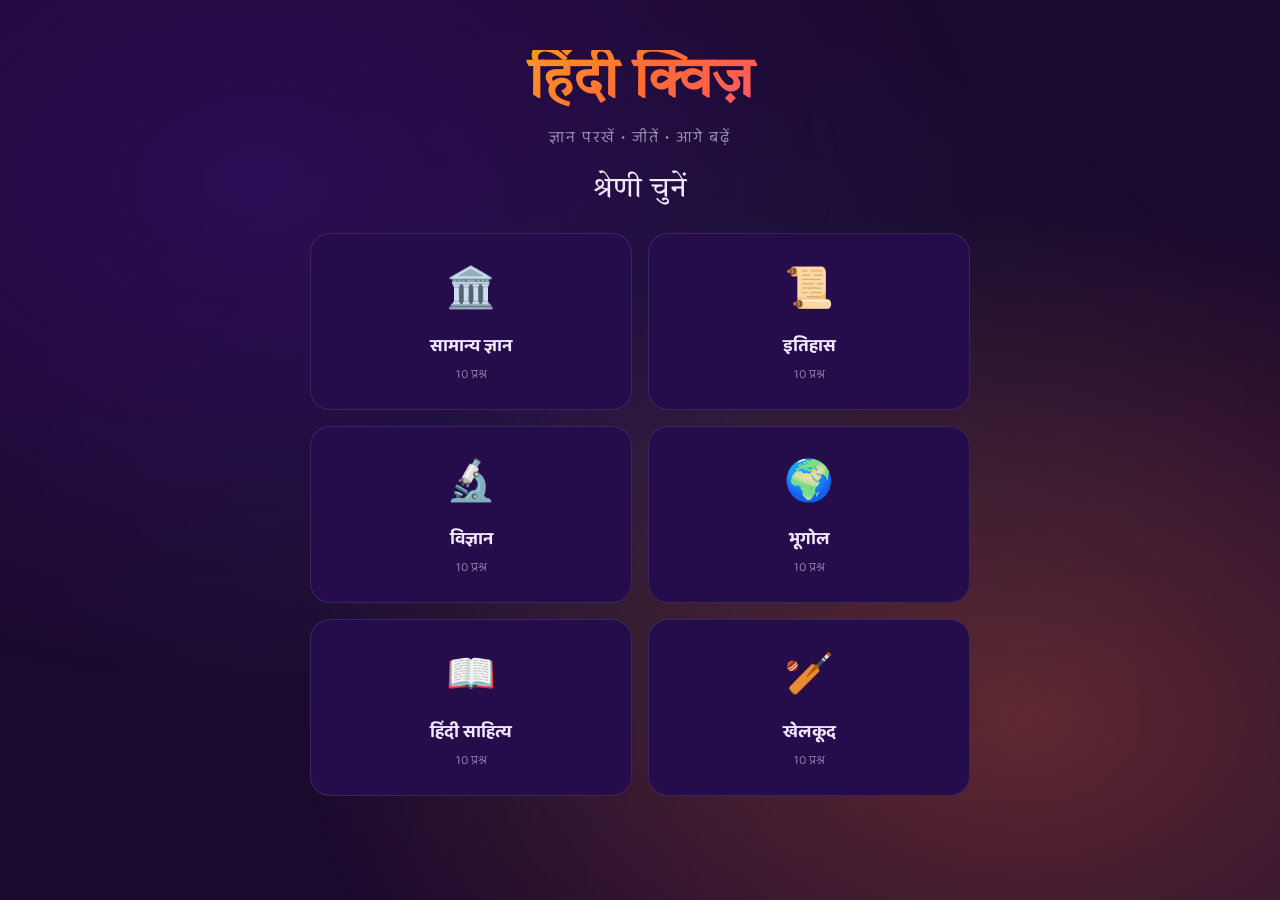
==== commit e049e280: "Add files via upload Signed-off-by: PQP CORE <historynetexpress@gmail.com>" ====
--- a/index.html
+++ b/index.html
@@ -1,882 +1,884 @@
 <!DOCTYPE html>
 <html lang="hi">
 <head>
-  <meta charset="UTF-8">
-  <meta name="viewport" content="width=device-width, initial-scale=1.0">
-  <title>✨ ज्ञानमंडलम् · क्षैतिज स्क्रॉल पट्टियाँ</title>
-  <!-- Google Fonts & Font Awesome -->
-  <link href="https://fonts.googleapis.com/css2?family=Inter:opsz,wght@14..32,300;14..32,500;14..32,600;14..32,700;14..32,800&display=swap" rel="stylesheet">
-  <link rel="stylesheet" href="https://cdnjs.cloudflare.com/ajax/libs/font-awesome/6.0.0-beta3/css/all.min.css">
-  <style>
-    * {
-      margin: 0;
-      padding: 0;
-      box-sizing: border-box;
-    }
-
-    body {
-      font-family: 'Inter', sans-serif;
-      background: radial-gradient(circle at 10% 30%, #e2e9ff, #cbd5f0 70%, #b7c4e6);
-      height: 100vh;
-      display: flex;
-      flex-direction: column;
-      overflow: hidden;
-    }
-
-    /* टॉप बार (क्षैतिज स्क्रॉल के साथ) */
-    .top-bar {
-      background: rgba(255, 255, 255, 0.4);
-      backdrop-filter: blur(12px);
-      -webkit-backdrop-filter: blur(12px);
-      border-bottom: 1px solid rgba(255,255,255,0.6);
-      padding: 0.8rem 1rem;
-      box-shadow: 0 4px 20px -10px rgba(0,20,40,0.2);
-      z-index: 40;
-      overflow-x: auto;
-      overflow-y: hidden;
-      white-space: nowrap;
-      -webkit-overflow-scrolling: touch;
-      scrollbar-width: thin;
-      height: 70px;
-      display: flex;
-      align-items: center;
-    }
-
-    .top-bar::-webkit-scrollbar {
-      height: 5px;
-    }
-    .top-bar::-webkit-scrollbar-thumb {
-      background: rgba(0,40,80,0.3);
-      border-radius: 10px;
-    }
-
-    .top-btn-container {
-      display: inline-flex;
-      gap: 1.5rem;
-      padding: 0 1rem;
-    }
-
-    .top-btn {
-      background: transparent;
-      border: none;
-      padding: 0.5rem 1.5rem;
-      border-radius: 40px;
-      font-weight: 600;
-      color: #002456;
-      cursor: pointer;
-      transition: 0.2s;
-      display: inline-flex;
-      align-items: center;
-      gap: 8px;
-      font-size: 1rem;
-      white-space: nowrap;
-    }
-    .top-btn i {
-      font-size: 1.3rem;
-    }
-    .top-btn:hover {
-      background: rgba(255,255,255,0.7);
-    }
-    .top-btn.active {
-      background: #1f4287;
-      color: white;
-      box-shadow: 0 10px 20px -8px #02275e;
-    }
-
-    /* मुख्य स्क्रॉल करने योग्य क्षेत्र */
-    .main-content {
-      flex: 1;
-      overflow-y: auto;
-      padding: 2rem 2rem;
-      background: transparent;
-      scroll-behavior: smooth;
-    }
-
-    /* कार्ड कंटेनर */
-    .stack {
-      max-width: 900px;
-      margin: 0 auto;
-    }
-
-    .section-card {
-      display: none;
-    }
-    .section-card.active-section {
-      display: block;
-    }
-
-    /* कार्ड नेओमॉर्फिक + ग्लास */
-    .divine-card {
-      background: rgba(255, 255, 255, 0.5);
-      backdrop-filter: blur(12px);
-      -webkit-backdrop-filter: blur(12px);
-      border-radius: 2.5rem;
-      padding: 1.8rem 1.8rem;
-      border: 1px solid rgba(255, 255, 255, 0.85);
-      box-shadow: 15px 20px 40px -20px #1e3b5e, -10px -10px 30px -10px rgba(255,255,255,0.7) inset;
-      transition: transform 0.3s cubic-bezier(0.2, 0.9, 0.4, 1), box-shadow 0.4s;
-      width: 100%;
-      position: relative;
-    }
-    .divine-card:hover {
-      transform: translateY(-4px);
-      box-shadow: 20px 30px 50px -25px #0b2640, -10px -10px 40px -8px #ffffff inset;
-    }
-
-    /* फुल-स्क्रीन मोड (केवल मुख्य क्षेत्र के अंदर) */
-    .divine-card.fullscreen-mode {
-      position: absolute;
-      top: 0;
-      left: 0;
-      width: 100%;
-      height: 100%;
-      z-index: 100;
-      border-radius: 0;
-      overflow-y: auto;
-      background: rgba(255, 255, 255, 0.95);
-      backdrop-filter: blur(20px);
-      margin: 0;
-      transform: none;
-    }
-    .fullscreen-close {
-      display: none;
-      position: sticky;
-      top: 1rem;
-      float: right;
-      font-size: 2rem;
-      color: #002f6e;
-      background: white;
-      border-radius: 50%;
-      width: 3rem;
-      height: 3rem;
-      text-align: center;
-      line-height: 3rem;
-      cursor: pointer;
-      box-shadow: 0 10px 20px rgba(0,0,0,0.2);
-      border: 1px solid white;
-      z-index: 101;
-      margin-bottom: 1rem;
-    }
-    .divine-card.fullscreen-mode .fullscreen-close {
-      display: block;
-    }
-
-    .card-header {
-      display: flex;
-      align-items: center;
-      gap: 10px;
-      font-size: 1.6rem;
-      font-weight: 700;
-      color: #152b44;
-      border-bottom: 4px solid rgba(95, 138, 211, 0.5);
-      padding-bottom: 0.6rem;
-      margin-bottom: 1.5rem;
-      position: relative;
-    }
-    .card-header i {
-      background: linear-gradient(135deg, #ffffff, #ecf3ff);
-      padding: 0.6rem;
-      border-radius: 50%;
-      color: #1d4b8b;
-      box-shadow: 0 10px 20px -8px #3865a8;
-    }
-    .fullscreen-icon {
-      position: absolute;
-      right: 0;
-      top: 0;
-      font-size: 1.4rem;
-      color: #1f4885;
-      cursor: pointer;
-      background: rgba(255,255,255,0.5);
-      padding: 0.5rem;
-      border-radius: 50%;
-      transition: 0.2s;
-    }
-    .fullscreen-icon:hover {
-      background: white;
-      transform: scale(1.1);
-    }
-
-    /* आर्टिकल कार्ड्स */
-    .article-elegant {
-      background: rgba(255, 255, 255, 0.7);
-      backdrop-filter: blur(4px);
-      border-radius: 2.2rem;
-      padding: 1.2rem 1.4rem;
-      margin-bottom: 1rem;
-      border: 1px solid #ffffff;
-      transition: all 0.25s;
-    }
-    .article-elegant:hover {
-      background: #ffffffdd;
-      border-color: #acc4f0;
-    }
-    .art-title {
-      font-weight: 700;
-      font-size: 1.2rem;
-      color: #0c294b;
-      display: flex;
-      gap: 5px;
-      align-items: center;
-    }
-    .art-snippet {
-      color: #2f4262;
-      font-size: 0.9rem;
-      margin: 0.5rem 0;
-      line-height: 1.4;
-    }
-    .btn-soft {
-      background: #ffffffda;
-      border: 1.5px solid #a6bee6;
-      border-radius: 40px;
-      padding: 0.4rem 1.2rem;
-      font-size: 0.8rem;
-      font-weight: 600;
-      color: #1c3e6b;
-      cursor: pointer;
-      transition: 0.2s;
-      box-shadow: 0 3px 8px #acc3e9;
-      display: inline-flex;
-      align-items: center;
-      gap: 0.5rem;
-    }
-    .btn-soft:hover {
-      background: #ecf3ff;
-      border-color: #4b7ad0;
-      box-shadow: 0 8px 14px -6px #688bcc;
-    }
-    .btn-saved-custom {
-      background: #e2ecff;
-      border-color: #2760c4;
-      color: #022c62;
-    }
-
-    /* फॉर्म एलिमेंट्स */
-    .field-luxury {
-      width: 100%;
-      padding: 0.9rem 1.5rem;
-      border-radius: 60px;
-      border: 2px solid rgba(255,255,255,0.8);
-      background: rgba(255,255,255,0.65);
-      font-size: 1rem;
-      margin: 0.7rem 0 1.2rem;
-      transition: 0.2s;
-      box-shadow: 0 6px 14px #d5e2fd inset, 0 2px 4px #ffffff;
-    }
-    .field-luxury:focus {
-      outline: none;
-      border-color: #1f57b3;
-      background: #ffffffee;
-      box-shadow: 0 0 0 6px rgba(62, 131, 255, 0.15);
-    }
-    textarea.field-luxury {
-      border-radius: 30px;
-    }
-
-    .btn-primary {
-      background: linear-gradient(105deg, #1a3875, #2d5096);
-      border: none;
-      color: white;
-      font-weight: 600;
-      padding: 0.8rem 2rem;
-      border-radius: 60px;
-      font-size: 1rem;
-      cursor: pointer;
-      box-shadow: 0 25px 35px -16px #003182, 0 2px 4px #ffffff inset;
-      transition: 0.2s;
-      display: inline-flex;
-      align-items: center;
-      gap: 10px;
-      border: 1px solid rgba(255,255,255,0.5);
-      margin-right: 0.5rem;
-      margin-bottom: 0.5rem;
-    }
-    .btn-primary:hover {
-      background: linear-gradient(105deg, #23468b, #3662b3);
-      transform: scale(0.98);
-      box-shadow: 0 18px 30px -14px #001d65;
-    }
-    .btn-secondary {
-      background: #ffffffb3;
-      color: #002b5e;
-      border: 2px solid #799ed6;
-      box-shadow: 0 10px 15px -10px #1f3a70;
-    }
-    .btn-secondary:hover {
-      background: #e1edff;
-    }
-
-    .file-drop-area {
-      background: rgba(255, 255, 255, 0.5);
-      border-radius: 50px;
-      padding: 0.5rem 1.2rem;
-      border: 2px dashed #7a9ed6;
-      margin: 0.8rem 0;
-      display: flex;
-      align-items: center;
-      gap: 1rem;
-      flex-wrap: wrap;
-    }
-
-    /* क्विज़ कार्ड लग्जरी */
-    .quiz-luxury {
-      background: rgba(255, 255, 255, 0.75);
-      backdrop-filter: blur(4px);
-      border-radius: 2rem;
-      padding: 1.5rem;
-      margin: 1.2rem 0;
-      border: 1px solid rgba(255, 255, 255, 0.9);
-      box-shadow: 0 20px 35px -20px #1f3d6b;
-    }
-    .quiz-question-lux {
-      font-weight: 700;
-      font-size: 1.2rem;
-      color: #002456;
-      margin-bottom: 1rem;
-    }
-    .opt-item {
-      background: #ffffffb8;
-      border-radius: 40px;
-      padding: 0.7rem 1.5rem;
-      margin: 0.6rem 0;
-      border: 1px solid #aac2ec;
-      display: flex;
-      align-items: center;
-      gap: 1rem;
-    }
-    .opt-item input[type="radio"] {
-      accent-color: #1e4c9c;
-      width: 1.1rem;
-      height: 1.1rem;
-    }
-    .correct-badge {
-      background: #12805c;
-      color: white;
-      border-radius: 30px;
-      padding: 0.2rem 1rem;
-      font-size: 0.7rem;
-      margin-left: 0.5rem;
-    }
-    .explain-lux {
-      background: #e2edff;
-      border-radius: 40px;
-      padding: 1rem 1.8rem;
-      margin-top: 1rem;
-      border-left: 8px solid #2e5db3;
-      font-weight: 500;
-      font-size: 0.95rem;
-    }
-
-    .empty-msg {
-      color: #52719c;
-      font-style: italic;
-      padding: 0.8rem;
-    }
-
-    hr.glass-hr {
-      border: none;
-      height: 2px;
-      background: linear-gradient(to right, transparent, #ffffff, #acc1e6, transparent);
-      margin: 1.5rem 0 1rem 0;
-    }
-
-    .saved-quiz-item {
-      background: #e5efff;
-      border-radius: 2rem;
-      padding: 0.7rem 1.2rem;
-      margin: 0.6rem 0;
-      display: flex;
-      align-items: center;
-      justify-content: space-between;
-      border: 1px solid white;
-    }
-    .saved-quiz-title {
-      font-weight: 600;
-      color: #0b2b53;
-      cursor: pointer;
-    }
-    .delete-quiz {
-      color: #b22234;
-      background: none;
-      border: none;
-      font-size: 1.2rem;
-      cursor: pointer;
-    }
-
-    /* बॉटम बार (क्षैतिज स्क्रॉल के साथ) */
-    .bottom-bar {
-      background: rgba(255, 255, 255, 0.4);
-      backdrop-filter: blur(12px);
-      -webkit-backdrop-filter: blur(12px);
-      border-top: 1px solid rgba(255,255,255,0.6);
-      padding: 0.6rem 1rem;
-      box-shadow: 0 -4px 20px -10px rgba(0,20,40,0.2);
-      z-index: 40;
-      overflow-x: auto;
-      overflow-y: hidden;
-      white-space: nowrap;
-      -webkit-overflow-scrolling: touch;
-      scrollbar-width: thin;
-      height: 80px;
-      display: flex;
-      align-items: center;
-    }
-
-    .bottom-bar::-webkit-scrollbar {
-      height: 5px;
-    }
-    .bottom-bar::-webkit-scrollbar-thumb {
-      background: rgba(0,40,80,0.3);
-      border-radius: 10px;
-    }
-
-    .bottom-icon-container {
-      display: inline-flex;
-      gap: 2rem;
-      padding: 0 1rem;
-    }
-
-    .bottom-icon {
-      background: transparent;
-      border: none;
-      padding: 0.5rem;
-      border-radius: 50%;
-      font-size: 2rem;
-      color: #002456;
-      cursor: pointer;
-      transition: 0.2s;
-      width: 4rem;
-      height: 4rem;
-      display: inline-flex;
-      align-items: center;
-      justify-content: center;
-      white-space: nowrap;
-    }
-    .bottom-icon:hover {
-      background: rgba(255,255,255,0.7);
-    }
-    .bottom-icon.active {
-      background: #1f4287;
-      color: white;
-      box-shadow: 0 10px 20px -8px #02275e;
-    }
-
-    /* जब फुल-स्क्रीन हो तब भी बार दिखें */
-    .fullscreen-mode .fullscreen-close {
-      display: block;
-    }
-  </style>
+<meta charset="UTF-8">
+<meta name="viewport" content="width=device-width, initial-scale=1.0">
+<title>हिंदी क्विज़ ऐप</title>
+<link href="https://fonts.googleapis.com/css2?family=Tiro+Devanagari+Hindi:ital@0;1&family=Baloo+2:wght@400;600;700;800&display=swap" rel="stylesheet">
+<style>
+  :root {
+    --saffron: #FF6B35;
+    --deep: #1A0A2E;
+    --purple: #4A0E8F;
+    --gold: #FFD700;
+    --mint: #00F5A0;
+    --pink: #FF3CAC;
+    --card: #240D4A;
+    --text: #F0E6FF;
+  }
+
+  * { margin: 0; padding: 0; box-sizing: border-box; }
+
+  body {
+    font-family: 'Baloo 2', cursive;
+    background: var(--deep);
+    color: var(--text);
+    min-height: 100vh;
+    overflow-x: hidden;
+    position: relative;
+  }
+
+  body::before {
+    content: '';
+    position: fixed;
+    inset: 0;
+    background: 
+      radial-gradient(ellipse at 20% 20%, rgba(74,14,143,0.4) 0%, transparent 50%),
+      radial-gradient(ellipse at 80% 80%, rgba(255,107,53,0.3) 0%, transparent 50%),
+      radial-gradient(ellipse at 50% 50%, rgba(0,245,160,0.05) 0%, transparent 70%);
+    pointer-events: none;
+    z-index: 0;
+  }
+
+  .container {
+    max-width: 700px;
+    margin: 0 auto;
+    padding: 20px;
+    position: relative;
+    z-index: 1;
+  }
+
+  /* Header */
+  .header {
+    text-align: center;
+    padding: 30px 0 20px;
+    animation: slideDown 0.6s ease;
+  }
+
+  .header h1 {
+    font-family: 'Tiro Devanagari Hindi', serif;
+    font-size: clamp(2rem, 6vw, 3.5rem);
+    background: linear-gradient(135deg, var(--gold), var(--saffron), var(--pink));
+    -webkit-background-clip: text;
+    -webkit-text-fill-color: transparent;
+    background-clip: text;
+    line-height: 1.2;
+    text-shadow: none;
+  }
+
+  .header .subtitle {
+    font-size: 1rem;
+    color: rgba(240,230,255,0.6);
+    margin-top: 8px;
+    letter-spacing: 2px;
+    text-transform: uppercase;
+  }
+
+  /* Score Bar */
+  .score-bar {
+    display: flex;
+    justify-content: space-between;
+    align-items: center;
+    background: var(--card);
+    border: 1px solid rgba(255,215,0,0.2);
+    border-radius: 16px;
+    padding: 16px 24px;
+    margin: 20px 0;
+    animation: fadeIn 0.5s ease;
+  }
+
+  .score-item {
+    text-align: center;
+  }
+
+  .score-item .label {
+    font-size: 0.75rem;
+    color: rgba(240,230,255,0.5);
+    text-transform: uppercase;
+    letter-spacing: 1px;
+  }
+
+  .score-item .value {
+    font-size: 1.6rem;
+    font-weight: 800;
+    color: var(--gold);
+    line-height: 1;
+  }
+
+  .progress-bar {
+    flex: 1;
+    margin: 0 20px;
+    height: 8px;
+    background: rgba(255,255,255,0.1);
+    border-radius: 99px;
+    overflow: hidden;
+  }
+
+  .progress-fill {
+    height: 100%;
+    background: linear-gradient(90deg, var(--mint), var(--gold));
+    border-radius: 99px;
+    transition: width 0.5s ease;
+  }
+
+  /* Category Selection */
+  .screen {
+    display: none;
+    animation: fadeIn 0.4s ease;
+  }
+
+  .screen.active { display: block; }
+
+  .screen-title {
+    font-family: 'Tiro Devanagari Hindi', serif;
+    font-size: 1.8rem;
+    text-align: center;
+    margin-bottom: 24px;
+    color: var(--text);
+  }
+
+  .categories {
+    display: grid;
+    grid-template-columns: repeat(2, 1fr);
+    gap: 16px;
+    margin-bottom: 30px;
+  }
+
+  .cat-card {
+    background: var(--card);
+    border: 1px solid rgba(255,255,255,0.1);
+    border-radius: 20px;
+    padding: 24px 16px;
+    text-align: center;
+    cursor: pointer;
+    transition: all 0.3s ease;
+    position: relative;
+    overflow: hidden;
+  }
+
+  .cat-card::before {
+    content: '';
+    position: absolute;
+    inset: 0;
+    opacity: 0;
+    transition: opacity 0.3s;
+  }
+
+  .cat-card:nth-child(1)::before { background: linear-gradient(135deg, rgba(255,107,53,0.3), transparent); }
+  .cat-card:nth-child(2)::before { background: linear-gradient(135deg, rgba(0,245,160,0.3), transparent); }
+  .cat-card:nth-child(3)::before { background: linear-gradient(135deg, rgba(255,60,172,0.3), transparent); }
+  .cat-card:nth-child(4)::before { background: linear-gradient(135deg, rgba(255,215,0,0.3), transparent); }
+  .cat-card:nth-child(5)::before { background: linear-gradient(135deg, rgba(74,14,143,0.5), transparent); }
+  .cat-card:nth-child(6)::before { background: linear-gradient(135deg, rgba(100,200,255,0.3), transparent); }
+
+  .cat-card:hover {
+    transform: translateY(-4px);
+    border-color: rgba(255,215,0,0.4);
+    box-shadow: 0 12px 40px rgba(0,0,0,0.4);
+  }
+
+  .cat-card:hover::before { opacity: 1; }
+
+  .cat-icon { font-size: 2.5rem; margin-bottom: 10px; display: block; }
+  .cat-name { font-size: 1.1rem; font-weight: 700; color: var(--text); }
+  .cat-count { font-size: 0.8rem; color: rgba(240,230,255,0.5); margin-top: 4px; }
+
+  /* Question Card */
+  .question-card {
+    background: var(--card);
+    border: 1px solid rgba(255,255,255,0.08);
+    border-radius: 24px;
+    padding: 32px 28px;
+    margin-bottom: 20px;
+    position: relative;
+    overflow: hidden;
+  }
+
+  .question-card::after {
+    content: '';
+    position: absolute;
+    top: 0; left: 0; right: 0;
+    height: 3px;
+    background: linear-gradient(90deg, var(--saffron), var(--pink), var(--mint));
+  }
+
+  .q-number {
+    font-size: 0.85rem;
+    color: rgba(240,230,255,0.4);
+    text-transform: uppercase;
+    letter-spacing: 2px;
+    margin-bottom: 12px;
+  }
+
+  .q-text {
+    font-family: 'Tiro Devanagari Hindi', serif;
+    font-size: clamp(1.2rem, 3vw, 1.6rem);
+    line-height: 1.6;
+    color: var(--text);
+    margin-bottom: 8px;
+  }
+
+  .q-category {
+    display: inline-block;
+    background: rgba(255,215,0,0.15);
+    color: var(--gold);
+    border-radius: 99px;
+    padding: 3px 12px;
+    font-size: 0.8rem;
+    margin-top: 8px;
+  }
+
+  /* Options */
+  .options {
+    display: grid;
+    gap: 12px;
+    margin-bottom: 24px;
+  }
+
+  .option-btn {
+    background: rgba(255,255,255,0.04);
+    border: 1.5px solid rgba(255,255,255,0.12);
+    border-radius: 16px;
+    padding: 16px 20px;
+    text-align: left;
+    cursor: pointer;
+    transition: all 0.25s ease;
+    display: flex;
+    align-items: center;
+    gap: 14px;
+    font-family: 'Tiro Devanagari Hindi', serif;
+    font-size: 1.05rem;
+    color: var(--text);
+    width: 100%;
+  }
+
+  .option-letter {
+    width: 32px;
+    height: 32px;
+    border-radius: 50%;
+    background: rgba(255,255,255,0.08);
+    display: flex;
+    align-items: center;
+    justify-content: center;
+    font-size: 0.85rem;
+    font-family: 'Baloo 2', cursive;
+    font-weight: 700;
+    flex-shrink: 0;
+    transition: all 0.25s;
+  }
+
+  .option-btn:hover:not(:disabled) {
+    background: rgba(255,215,0,0.1);
+    border-color: rgba(255,215,0,0.4);
+    transform: translateX(6px);
+  }
+
+  .option-btn:hover:not(:disabled) .option-letter {
+    background: var(--gold);
+    color: var(--deep);
+  }
+
+  .option-btn.correct {
+    background: rgba(0,245,160,0.15);
+    border-color: var(--mint);
+    color: var(--mint);
+  }
+
+  .option-btn.correct .option-letter {
+    background: var(--mint);
+    color: var(--deep);
+  }
+
+  .option-btn.wrong {
+    background: rgba(255,60,172,0.15);
+    border-color: var(--pink);
+    color: var(--pink);
+    opacity: 0.7;
+  }
+
+  .option-btn.wrong .option-letter {
+    background: var(--pink);
+    color: white;
+  }
+
+  .option-btn:disabled { cursor: not-allowed; }
+
+  /* Feedback */
+  .feedback {
+    text-align: center;
+    padding: 16px;
+    border-radius: 16px;
+    font-size: 1.1rem;
+    font-weight: 600;
+    margin-bottom: 16px;
+    display: none;
+    animation: pop 0.3s ease;
+  }
+
+  .feedback.show { display: block; }
+  .feedback.correct { background: rgba(0,245,160,0.15); color: var(--mint); }
+  .feedback.wrong { background: rgba(255,60,172,0.15); color: var(--pink); }
+
+  .explanation {
+    font-family: 'Tiro Devanagari Hindi', serif;
+    font-size: 0.95rem;
+    color: rgba(240,230,255,0.7);
+    margin-top: 8px;
+    line-height: 1.6;
+  }
+
+  /* Buttons */
+  .btn {
+    display: block;
+    width: 100%;
+    padding: 16px;
+    border: none;
+    border-radius: 16px;
+    font-family: 'Baloo 2', cursive;
+    font-size: 1.1rem;
+    font-weight: 700;
+    cursor: pointer;
+    transition: all 0.3s ease;
+    letter-spacing: 0.5px;
+  }
+
+  .btn-primary {
+    background: linear-gradient(135deg, var(--saffron), var(--pink));
+    color: white;
+    box-shadow: 0 4px 20px rgba(255,107,53,0.4);
+  }
+
+  .btn-primary:hover {
+    transform: translateY(-2px);
+    box-shadow: 0 8px 30px rgba(255,107,53,0.5);
+  }
+
+  .btn-secondary {
+    background: transparent;
+    border: 1.5px solid rgba(255,255,255,0.2);
+    color: var(--text);
+    margin-top: 12px;
+  }
+
+  .btn-secondary:hover {
+    border-color: var(--gold);
+    color: var(--gold);
+  }
+
+  /* Result Screen */
+  .result-circle {
+    width: 160px;
+    height: 160px;
+    border-radius: 50%;
+    margin: 0 auto 24px;
+    display: flex;
+    flex-direction: column;
+    align-items: center;
+    justify-content: center;
+    background: conic-gradient(var(--gold) var(--pct, 0%), rgba(255,255,255,0.05) 0%);
+    box-shadow: 0 0 40px rgba(255,215,0,0.3);
+    position: relative;
+  }
+
+  .result-circle::before {
+    content: '';
+    position: absolute;
+    inset: 12px;
+    border-radius: 50%;
+    background: var(--deep);
+  }
+
+  .result-score {
+    position: relative;
+    z-index: 1;
+    font-size: 2.5rem;
+    font-weight: 800;
+    color: var(--gold);
+    line-height: 1;
+  }
+
+  .result-label {
+    position: relative;
+    z-index: 1;
+    font-size: 0.8rem;
+    color: rgba(240,230,255,0.5);
+  }
+
+  .result-title {
+    font-family: 'Tiro Devanagari Hindi', serif;
+    font-size: 2rem;
+    text-align: center;
+    margin-bottom: 8px;
+  }
+
+  .result-message {
+    text-align: center;
+    color: rgba(240,230,255,0.6);
+    margin-bottom: 24px;
+    font-size: 1rem;
+  }
+
+  .stats-row {
+    display: flex;
+    gap: 12px;
+    margin-bottom: 24px;
+  }
+
+  .stat-box {
+    flex: 1;
+    background: var(--card);
+    border-radius: 16px;
+    padding: 16px;
+    text-align: center;
+    border: 1px solid rgba(255,255,255,0.08);
+  }
+
+  .stat-box .val { font-size: 1.8rem; font-weight: 800; }
+  .stat-box .lbl { font-size: 0.75rem; color: rgba(240,230,255,0.5); margin-top: 2px; }
+  .stat-correct .val { color: var(--mint); }
+  .stat-wrong .val { color: var(--pink); }
+  .stat-pct .val { color: var(--gold); }
+
+  /* Animations */
+  @keyframes slideDown {
+    from { opacity: 0; transform: translateY(-20px); }
+    to { opacity: 1; transform: translateY(0); }
+  }
+
+  @keyframes fadeIn {
+    from { opacity: 0; transform: translateY(10px); }
+    to { opacity: 1; transform: translateY(0); }
+  }
+
+  @keyframes pop {
+    0% { transform: scale(0.95); opacity: 0; }
+    100% { transform: scale(1); opacity: 1; }
+  }
+
+  @keyframes shake {
+    0%, 100% { transform: translateX(0); }
+    25% { transform: translateX(-6px); }
+    75% { transform: translateX(6px); }
+  }
+
+  .shake { animation: shake 0.3s ease; }
+
+  /* Confetti */
+  .confetti-piece {
+    position: fixed;
+    width: 10px;
+    height: 10px;
+    border-radius: 2px;
+    animation: confettiFall 2s ease-in forwards;
+    z-index: 100;
+    pointer-events: none;
+  }
+
+  @keyframes confettiFall {
+    0% { transform: translateY(-20px) rotate(0deg); opacity: 1; }
+    100% { transform: translateY(100vh) rotate(720deg); opacity: 0; }
+  }
+
+  /* Timer */
+  .timer-ring {
+    display: flex;
+    justify-content: flex-end;
+    margin-bottom: 16px;
+  }
+
+  .timer {
+    width: 48px;
+    height: 48px;
+    border-radius: 50%;
+    background: conic-gradient(var(--saffron) var(--t, 100%), rgba(255,255,255,0.1) 0%);
+    display: flex;
+    align-items: center;
+    justify-content: center;
+    font-weight: 700;
+    font-size: 1rem;
+    position: relative;
+  }
+
+  .timer::before {
+    content: '';
+    position: absolute;
+    inset: 5px;
+    border-radius: 50%;
+    background: var(--deep);
+  }
+
+  .timer span { position: relative; z-index: 1; }
+</style>
 </head>
 <body>
-  <!-- टॉप बार (क्षैतिज स्क्रॉल) -->
-  <div class="top-bar">
-    <div class="top-btn-container">
-      <button class="top-btn active" data-section="articles"><i class="fas fa-scroll"></i> लेख</button>
-      <button class="top-btn" data-section="saved"><i class="fas fa-bookmark"></i> सहेजे गए</button>
-      <button class="top-btn" data-section="ai"><i class="fas fa-robot"></i> AI सहायक</button>
-      <button class="top-btn" data-section="quiz"><i class="fas fa-puzzle-piece"></i> क्विज़ स्टूडियो</button>
-      <button class="top-btn" data-section="stats"><i class="fas fa-chart-bar"></i> आँकड़े</button>
-      <button class="top-btn" data-section="settings"><i class="fas fa-cog"></i> सेटिंग्स</button>
+
+<div class="container">
+  <div class="header">
+    <h1>हिंदी क्विज़</h1>
+    <p class="subtitle">ज्ञान परखें • जीतें • आगे बढ़ें</p>
+  </div>
+
+  <!-- Score Bar -->
+  <div class="score-bar" id="scoreBar" style="display:none">
+    <div class="score-item">
+      <div class="label">अंक</div>
+      <div class="value" id="scoreVal">0</div>
+    </div>
+    <div class="progress-bar">
+      <div class="progress-fill" id="progressFill" style="width:0%"></div>
+    </div>
+    <div class="score-item">
+      <div class="label">प्रश्न</div>
+      <div class="value" id="qNumVal">1/10</div>
     </div>
   </div>
 
-  <!-- मुख्य स्क्रॉल करने योग्य क्षेत्र -->
-  <div class="main-content" id="mainContent">
-    <div class="stack">
-      <!-- सेक्शन 1: लेख -->
-      <div class="section-card active-section" id="section-articles">
-        <div class="divine-card" id="card1">
-          <div class="card-header">
-            <i class="fas fa-scroll"></i> सभी लेख
-            <span class="fullscreen-icon" onclick="toggleFullScreen('card1')"><i class="fas fa-expand"></i></span>
-          </div>
-          <div id="allArticles"></div>
-          <hr class="glass-hr">
-          <div class="card-header" style="font-size: 1.4rem;"><i class="fas fa-feather-alt"></i> नया लेख</div>
-          <form id="publishForm">
-            <input class="field-luxury" type="text" id="titleInput" placeholder="शीर्षक (उदा. ध्यान के लाभ)" required>
-            <textarea class="field-luxury" id="contentInput" placeholder="लेख सामग्री..." rows="2" required></textarea>
-            <button class="btn-primary" type="submit"><i class="fas fa-cloud-upload-alt"></i> प्रकाशित करें</button>
-          </form>
-          <span class="fullscreen-close" onclick="toggleFullScreen('card1')"><i class="fas fa-times"></i></span>
-        </div>
+  <!-- Home Screen -->
+  <div class="screen active" id="homeScreen">
+    <div class="screen-title">श्रेणी चुनें</div>
+    <div class="categories">
+      <div class="cat-card" onclick="startQuiz('सामान्य ज्ञान')">
+        <span class="cat-icon">🏛️</span>
+        <div class="cat-name">सामान्य ज्ञान</div>
+        <div class="cat-count">10 प्रश्न</div>
       </div>
-
-      <!-- सेक्शन 2: सहेजे गए लेख -->
-      <div class="section-card" id="section-saved">
-        <div class="divine-card" id="card2">
-          <div class="card-header">
-            <i class="fas fa-bookmark"></i> सहेजे गए लेख
-            <span class="fullscreen-icon" onclick="toggleFullScreen('card2')"><i class="fas fa-expand"></i></span>
-          </div>
-          <div id="savedArticles"></div>
-          <span class="fullscreen-close" onclick="toggleFullScreen('card2')"><i class="fas fa-times"></i></span>
-        </div>
+      <div class="cat-card" onclick="startQuiz('इतिहास')">
+        <span class="cat-icon">📜</span>
+        <div class="cat-name">इतिहास</div>
+        <div class="cat-count">10 प्रश्न</div>
       </div>
-
-      <!-- सेक्शन 3: AI सहायक -->
-      <div class="section-card" id="section-ai">
-        <div class="divine-card" id="card3">
-          <div class="card-header">
-            <i class="fas fa-robot"></i> AI सहायक
-            <span class="fullscreen-icon" onclick="toggleFullScreen('card3')"><i class="fas fa-expand"></i></span>
-          </div>
-          <p style="color: #1c3f64; margin-bottom:0.5rem;"><i class="fas fa-quote-left"></i> आपके लेखों पर आधारित</p>
-          <input class="field-luxury" type="text" id="queryInput" placeholder="कोई सवाल पूछें..." value="कृत्रिम बुद्धि क्या है?">
-          <button class="btn-primary" id="askButton"><i class="fas fa-search"></i> पूछें</button>
-          <div class="quiz-luxury" id="aiAnswerBox" style="min-height: 70px;">🤖 उत्तर यहाँ दिखेगा...</div>
-          <span class="fullscreen-close" onclick="toggleFullScreen('card3')"><i class="fas fa-times"></i></span>
-        </div>
+      <div class="cat-card" onclick="startQuiz('विज्ञान')">
+        <span class="cat-icon">🔬</span>
+        <div class="cat-name">विज्ञान</div>
+        <div class="cat-count">10 प्रश्न</div>
       </div>
-
-      <!-- सेक्शन 4: क्विज़ स्टूडियो -->
-      <div class="section-card" id="section-quiz">
-        <div class="divine-card" id="card4">
-          <div class="card-header">
-            <i class="fas fa-puzzle-piece"></i> एमसीक्यू स्टूडियो
-            <span class="fullscreen-icon" onclick="toggleFullScreen('card4')"><i class="fas fa-expand"></i></span>
-          </div>
-          <div class="file-drop-area">
-            <i class="fas fa-images" style="font-size: 1.4rem; color: #2e558a;"></i>
-            <input type="file" id="quizFileInput" accept=".txt, image/*" style="background: none; border: none; width: 100%;">
-          </div>
-          <div id="fileStatus" style="margin:0 0 0.5rem 1.2rem; color:#2b4575; font-size:0.9rem;"><i class="fas fa-info-circle"></i> कोई फ़ाइल नहीं</div>
-          <textarea class="field-luxury" id="quizTextArea" placeholder="यहाँ टेक्स्ट लिखें या पेस्ट करें..." rows="3">नियमित व्यायाम से हृदय स्वस्थ रहता है। प्रतिदिन कम से कम 30 मिनट टहलें। संतुलित भोजन में प्रोटीन और विटामिन जरूरी हैं।</textarea>
-          <div style="display: flex; flex-wrap: wrap; gap:0.5rem;">
-            <button class="btn-primary" id="generateQuizBtn"><i class="fas fa-magic"></i> क्विज़ बनाएँ</button>
-            <button class="btn-primary btn-secondary" id="saveQuizBtn" style="display: none;"><i class="fas fa-save"></i> सहेजें</button>
-          </div>
-
-          <!-- सहेजे गए क्विज़ की सूची -->
-          <div style="margin-top: 2rem;">
-            <div class="card-header" style="font-size: 1.4rem;"><i class="fas fa-archive"></i> सहेजे गए क्विज़</div>
-            <div id="savedQuizzesList"></div>
-          </div>
-
-          <!-- क्विज़ परिणाम -->
-          <div id="quizOutput"></div>
-          <span class="fullscreen-close" onclick="toggleFullScreen('card4')"><i class="fas fa-times"></i></span>
-        </div>
+      <div class="cat-card" onclick="startQuiz('भूगोल')">
+        <span class="cat-icon">🌍</span>
+        <div class="cat-name">भूगोल</div>
+        <div class="cat-count">10 प्रश्न</div>
       </div>
-
-      <!-- सेक्शन 5: आँकड़े (डेमो) -->
-      <div class="section-card" id="section-stats">
-        <div class="divine-card">
-          <div class="card-header"><i class="fas fa-chart-bar"></i> आँकड़े</div>
-          <p>यहाँ आपके लेखों और क्विज़ के आँकड़े दिखेंगे।</p>
-        </div>
+      <div class="cat-card" onclick="startQuiz('हिंदी साहित्य')">
+        <span class="cat-icon">📖</span>
+        <div class="cat-name">हिंदी साहित्य</div>
+        <div class="cat-count">10 प्रश्न</div>
       </div>
-
-      <!-- सेक्शन 6: सेटिंग्स (डेमो) -->
-      <div class="section-card" id="section-settings">
-        <div class="divine-card">
-          <div class="card-header"><i class="fas fa-cog"></i> सेटिंग्स</div>
-          <p>यहाँ ऐप सेटिंग्स होंगी।</p>
-        </div>
+      <div class="cat-card" onclick="startQuiz('खेलकूद')">
+        <span class="cat-icon">🏏</span>
+        <div class="cat-name">खेलकूद</div>
+        <div class="cat-count">10 प्रश्न</div>
       </div>
     </div>
   </div>
 
-  <!-- बॉटम बार (क्षैतिज स्क्रॉल) -->
-  <div class="bottom-bar">
-    <div class="bottom-icon-container">
-      <div class="bottom-icon active" data-section="articles"><i class="fas fa-scroll"></i></div>
-      <div class="bottom-icon" data-section="saved"><i class="fas fa-bookmark"></i></div>
-      <div class="bottom-icon" data-section="ai"><i class="fas fa-robot"></i></div>
-      <div class="bottom-icon" data-section="quiz"><i class="fas fa-puzzle-piece"></i></div>
-      <div class="bottom-icon" data-section="stats"><i class="fas fa-chart-bar"></i></div>
-      <div class="bottom-icon" data-section="settings"><i class="fas fa-cog"></i></div>
+  <!-- Quiz Screen -->
+  <div class="screen" id="quizScreen">
+    <div class="timer-ring">
+      <div class="timer" id="timerEl"><span id="timerNum">15</span></div>
     </div>
+
+    <div class="question-card">
+      <div class="q-number" id="qNumber">प्रश्न 1 / 10</div>
+      <div class="q-text" id="qText"></div>
+      <span class="q-category" id="qCat"></span>
+    </div>
+
+    <div class="options" id="optionsContainer"></div>
+
+    <div class="feedback" id="feedback"></div>
+
+    <button class="btn btn-primary" id="nextBtn" style="display:none" onclick="nextQuestion()">
+      अगला प्रश्न →
+    </button>
   </div>
 
-  <script>
-    // फुल-स्क्रीन टॉगल फ़ंक्शन
-    window.toggleFullScreen = function(cardId) {
-      const card = document.getElementById(cardId);
-      if (card.classList.contains('fullscreen-mode')) {
-        card.classList.remove('fullscreen-mode');
-        document.querySelector('.main-content').style.overflow = 'auto';
-      } else {
-        document.querySelectorAll('.divine-card.fullscreen-mode').forEach(c => c.classList.remove('fullscreen-mode'));
-        card.classList.add('fullscreen-mode');
-        document.querySelector('.main-content').style.overflow = 'hidden';
-      }
-    };
-
-    (function() {
-      // ---------- डेटा ----------
-      let articles = [
-        { id: 1, title: "🤖 आर्टिफिशियल इंटेलिजेंस", content: "AI मशीनों में मानव बुद्धि का अनुकरण है। इसमें मशीन लर्निंग, डीप लर्निंग, नेचुरल लैंग्वेज प्रोसेसिंग शामिल हैं। यह चिकित्सा, शिक्षा और उद्योग में क्रांति ला रहा है।", saved: true },
-        { id: 2, title: "🥗 स्वस्थ आहार", content: "ताजे फल, हरी सब्जियां, साबुत अनाज और पर्याप्त जल स्वास्थ्य के लिए आवश्यक हैं। जंक फूड से बचें और भोजन समय पर करें।", saved: false },
-        { id: 3, title: "🧘 योग एवं ध्यान", content: "योग से शरीर लचीला बनता है और ध्यान से मानसिक शांति मिलती है। प्रतिदिन 10 मिनट प्राणायाम करें।", saved: true },
-        { id: 4, title: "🌐 वेब विकास मूल बातें", content: "HTML, CSS और JavaScript वेब की रीढ़ हैं। फ्रंटएंड के लिए React, बैकएंड के लिए Node.js लोकप्रिय हैं।", saved: false }
-      ];
-
-      let currentMCQs = [];
-      let savedQuizzes = JSON.parse(localStorage.getItem('savedQuizzes')) || [];
-
-      // DOM रेफरेंस
-      const allDiv = document.getElementById('allArticles');
-      const savedDiv = document.getElementById('savedArticles');
-      const quizOutput = document.getElementById('quizOutput');
-      const saveQuizBtn = document.getElementById('saveQuizBtn');
-      const savedQuizzesList = document.getElementById('savedQuizzesList');
-
-      function escapeHTML(str) {
-        return str.replace(/[&<>"']/g, function(m) {
-          if(m === '&') return '&amp;'; if(m === '<') return '&lt;'; if(m === '>') return '&gt;';
-          if(m === '"') return '&quot;'; return '&#039;';
-        });
-      }
-
-      // रेंडर सभी लेख और सहेजे गए
-      function renderEverything() {
-        // सभी लेख
-        if (!articles.length) allDiv.innerHTML = '<div class="empty-msg"><i class="fas fa-box-open"></i> कोई लेख नहीं</div>';
-        else {
-          let html = '';
-          articles.forEach(a => {
-            html += `
-              <div class="article-elegant" data-id="${a.id}">
-                <div class="art-title"><i class="fas fa-file-alt" style="color:#254f87;"></i> ${escapeHTML(a.title)}</div>
-                <div class="art-snippet">${escapeHTML(a.content.substring(0,70))}…</div>
-                <div><button class="btn-soft save-toggle ${a.saved ? 'btn-saved-custom' : ''}" data-id="${a.id}"><i class="fas fa-${a.saved ? 'bookmark' : 'bookmark'}"></i> ${a.saved ? 'सहेजा हुआ' : 'सहेजें'}</button></div>
-              </div>`;
-          });
-          allDiv.innerHTML = html;
-        }
-
-        // सहेजे गए लेख
-        const savedArts = articles.filter(a => a.saved);
-        if (!savedArts.length) savedDiv.innerHTML = '<div class="empty-msg"><i class="far fa-bookmark"></i> कोई सहेजा लेख नहीं</div>';
-        else {
-          let shtml = '';
-          savedArts.forEach(s => {
-            shtml += `
-              <div class="article-elegant" style="background:#eaf1ff">
-                <div class="art-title"><i class="fas fa-bookmark" style="color:#1f4d92;"></i> ${escapeHTML(s.title)}</div>
-                <div class="art-snippet">${escapeHTML(s.content.substring(0,60))}…</div>
-                <button class="btn-soft btn-saved-custom save-toggle" data-id="${s.id}"><i class="fas fa-bookmark"></i> हटाएँ</button>
-              </div>`;
-          });
-          savedDiv.innerHTML = shtml;
-        }
-
-        // अटैच इवेंट्स
-        document.querySelectorAll('.save-toggle').forEach(btn => {
-          btn.addEventListener('click', (e) => {
-            const id = Number(e.currentTarget.dataset.id);
-            const art = articles.find(a => a.id === id);
-            if (art) { art.saved = !art.saved; renderEverything(); }
-          });
-        });
-      }
-
-      // प्रकाशन
-      document.getElementById('publishForm').addEventListener('submit', (e) => {
-        e.preventDefault();
-        const t = document.getElementById('titleInput').value.trim();
-        const c = document.getElementById('contentInput').value.trim();
-        if (!t || !c) return;
-        const newId = articles.length ? Math.max(...articles.map(a=>a.id)) + 1 : 1;
-        articles.push({ id: newId, title: t, content: c, saved: false });
-        document.getElementById('titleInput').value = '';
-        document.getElementById('contentInput').value = '';
-        renderEverything();
-      });
-
-      // AI प्रश्न
-      document.getElementById('askButton').addEventListener('click', () => {
-        const q = document.getElementById('queryInput').value.trim().toLowerCase();
-        const ansBox = document.getElementById('aiAnswerBox');
-        if (!q) { ansBox.innerHTML = '❓ कुछ लिखें'; return; }
-        const match = articles.find(a => a.title.toLowerCase().includes(q) || a.content.toLowerCase().includes(q));
-        if (match) ansBox.innerHTML = `<i class="fas fa-lightbulb" style="color:#1f5090;"></i> <strong>${escapeHTML(match.title)}</strong><br>${escapeHTML(match.content.substring(0,250))}`;
-        else ansBox.innerHTML = '😕 कोई संबंधित लेख नहीं मिला।';
-      });
-
-      // ---------- क्विज़ जनरेटर ----------
-      const fileInp = document.getElementById('quizFileInput');
-      const fileStatus = document.getElementById('fileStatus');
-      const quizTA = document.getElementById('quizTextArea');
-      const genBtn = document.getElementById('generateQuizBtn');
-
-      fileInp.addEventListener('change', function(e) {
-        const f = e.target.files[0];
-        if (!f) { fileStatus.innerHTML = '<i class="fas fa-info-circle"></i> कोई फ़ाइल नहीं'; return; }
-        if (f.type.startsWith('image/')) {
-          quizTA.value = `[इमेज OCR सिमुलेशन] पर्यावरण संरक्षण जरूरी है। प्लास्टिक कम करें। वृक्ष लगाएं। जल बचाएं। प्रदूषण नियंत्रण हेतु सार्वजनिक परिवहन अपनाएं।`;
-          fileStatus.innerHTML = `<i class="fas fa-image"></i> ${f.name} (सिम्युलेटेड)`;
-        } else if (f.type === 'text/plain' || f.name.endsWith('.txt')) {
-          const r = new FileReader();
-          r.onload = (ev) => { quizTA.value = ev.target.result; };
-          r.readAsText(f);
-          fileStatus.innerHTML = `<i class="fas fa-file-alt"></i> ${f.name} लोड हुआ`;
-        } else alert('कृपया .txt या इमेज फ़ाइल चुनें');
-      });
-
-      function generateMCQ(text) {
-        if (!text.trim()) return [];
-        const sentences = text.split(/[.!?।]+/).map(s => s.trim()).filter(s => s.length > 5).slice(0, 10);
-        if (sentences.length === 0) return [];
-
-        let mcqs = [];
-        sentences.forEach((sen, idx) => {
-          let others = sentences.filter((_, i) => i !== idx);
-          while (others.length < 3) others.push('उपरोक्त में से कोई नहीं', 'यह गलत है', 'पाठ समर्थन नहीं करता');
-          let dist = [...others].sort(() => 0.5 - Math.random()).slice(0, 3);
-          let options = [sen, ...dist];
-          let shuffled = options.map((opt, i) => ({ opt, i }));
-          shuffled.sort(() => Math.random() - 0.5);
-          let finalOpts = shuffled.map(o => o.opt);
-          let correctIdx = shuffled.findIndex(o => o.i === 0);
-          mcqs.push({
-            question: `प्रश्न ${idx+1}: इस वाक्य का सही विकल्प पहचानें –`,
-            options: finalOpts,
-            correct: correctIdx,
-            explanation: `✅ सही उत्तर वही है जो पाठ से लिया गया है: "${sen}"`
-          });
-        });
-        return mcqs;
-      }
-
-      function displayMCQ(mcqs) {
-        if (!mcqs.length) { quizOutput.innerHTML = '<div class="quiz-luxury">❌ पर्याप्त टेक्स्ट नहीं</div>'; saveQuizBtn.style.display = 'none'; return; }
-        let h = '<h3 style="color:#00255a;"><i class="fas fa-question-circle"></i> जनरेटेड एमसीक्यू</h3>';
-        mcqs.forEach((q, i) => {
-          h += `<div class="quiz-luxury">`;
-          h += `<div class="quiz-question-lux">${q.question}</div>`;
-          q.options.forEach((opt, oi) => {
-            h += `<div class="opt-item" style="background:${oi === q.correct ? '#d9f0e5' : '#ffffffb8'}">`;
-            h += `<input type="radio" name="q${i}" ${oi === q.correct ? 'checked' : ''} disabled> ${opt}`;
-            if (oi === q.correct) h += `<span class="correct-badge"><i class="fas fa-check"></i> सही</span>`;
-            h += `</div>`;
-          });
-          h += `<div class="explain-lux"><i class="fas fa-lightbulb"></i> ${q.explanation}</div>`;
-          h += `</div>`;
-        });
-        quizOutput.innerHTML = h;
-        saveQuizBtn.style.display = 'inline-flex';
-        currentMCQs = mcqs;
-      }
-
-      genBtn.addEventListener('click', () => {
-        const txt = quizTA.value.trim();
-        if (!txt) { quizOutput.innerHTML = '<div class="quiz-luxury">⚠️ कृपया टेक्स्ट लिखें</div>'; saveQuizBtn.style.display = 'none'; return; }
-        const mcqs = generateMCQ(txt);
-        displayMCQ(mcqs);
-      });
-
-      // सहेजे गए क्विज़ फ़ंक्शन
-      function saveQuizToStorage() {
-        if (!currentMCQs.length) return;
-        const title = prompt('इस क्विज़ के लिए एक नाम दें:', 'क्विज़ ' + (savedQuizzes.length+1));
-        if (!title) return;
-        const newQuiz = { id: Date.now(), title: title, mcqs: currentMCQs };
-        savedQuizzes.push(newQuiz);
-        localStorage.setItem('savedQuizzes', JSON.stringify(savedQuizzes));
-        renderSavedQuizzes();
-      }
-
-      function deleteSavedQuiz(id) {
-        savedQuizzes = savedQuizzes.filter(q => q.id !== id);
-        localStorage.setItem('savedQuizzes', JSON.stringify(savedQuizzes));
-        renderSavedQuizzes();
-      }
-
-      function loadQuizFromStorage(quiz) {
-        displayMCQ(quiz.mcqs);
-      }
-
-      function renderSavedQuizzes() {
-        if (!savedQuizzes.length) {
-          savedQuizzesList.innerHTML = '<div class="empty-msg"><i class="fas fa-box"></i> कोई सहेजा क्विज़ नहीं</div>';
-          return;
-        }
-        let html = '';
-        savedQuizzes.forEach(q => {
-          html += `
-            <div class="saved-quiz-item">
-              <span class="saved-quiz-title" data-id="${q.id}"><i class="fas fa-file-powerpoint"></i> ${escapeHTML(q.title)}</span>
-              <button class="delete-quiz" data-id="${q.id}"><i class="fas fa-trash-alt"></i></button>
-            </div>`;
-        });
-        savedQuizzesList.innerHTML = html;
-
-        document.querySelectorAll('.saved-quiz-title').forEach(el => {
-          el.addEventListener('click', (e) => {
-            const id = Number(e.currentTarget.dataset.id);
-            const quiz = savedQuizzes.find(q => q.id === id);
-            if (quiz) loadQuizFromStorage(quiz);
-          });
-        });
-        document.querySelectorAll('.delete-quiz').forEach(btn => {
-          btn.addEventListener('click', (e) => {
-            e.stopPropagation();
-            const id = Number(e.currentTarget.dataset.id);
-            deleteSavedQuiz(id);
-          });
-        });
-      }
-
-      saveQuizBtn.addEventListener('click', saveQuizToStorage);
-
-      // ---------- सेक्शन स्विचिंग ----------
-      const sections = {
-        articles: document.getElementById('section-articles'),
-        saved: document.getElementById('section-saved'),
-        ai: document.getElementById('section-ai'),
-        quiz: document.getElementById('section-quiz'),
-        stats: document.getElementById('section-stats'),
-        settings: document.getElementById('section-settings')
-      };
-
-      function setActiveSection(sectionId) {
-        // सभी सेक्शन छुपाएँ
-        Object.values(sections).forEach(s => s?.classList.remove('active-section'));
-        // एक्टिव सेक्शन दिखाएँ
-        if (sections[sectionId]) sections[sectionId].classList.add('active-section');
-
-        // टॉप बटन अपडेट करें
-        document.querySelectorAll('.top-btn').forEach(btn => {
-          btn.classList.remove('active');
-          if (btn.dataset.section === sectionId) btn.classList.add('active');
-        });
-
-        // बॉटम आइकन अपडेट करें
-        document.querySelectorAll('.bottom-icon').forEach(icon => {
-          icon.classList.remove('active');
-          if (icon.dataset.section === sectionId) icon.classList.add('active');
-        });
-
-        // अगर कोई फुल-स्क्रीन कार्ड खुला हो तो उसे बंद करें
-        document.querySelectorAll('.divine-card.fullscreen-mode').forEach(c => c.classList.remove('fullscreen-mode'));
-        document.querySelector('.main-content').style.overflow = 'auto';
-      }
-
-      // टॉप बटन पर क्लिक
-      document.querySelectorAll('.top-btn').forEach(btn => {
-        btn.addEventListener('click', () => {
-          setActiveSection(btn.dataset.section);
-        });
-      });
-
-      // बॉटम आइकन पर क्लिक
-      document.querySelectorAll('.bottom-icon').forEach(icon => {
-        icon.addEventListener('click', () => {
-          setActiveSection(icon.dataset.section);
-        });
-      });
-
-      // प्रारंभिक रेंडर
-      renderEverything();
-      renderSavedQuizzes();
-      document.getElementById('aiAnswerBox').innerHTML = articles.find(a => a.id === 1)?.content || 'AI से जुड़ी जानकारी';
-      setTimeout(() => {
-        const initText = quizTA.value;
-        displayMCQ(generateMCQ(initText));
-      }, 100);
-    })();
-  </script>
+  <!-- Result Screen -->
+  <div class="screen" id="resultScreen">
+    <div class="result-circle" id="resultCircle">
+      <div class="result-score" id="finalScore">0/10</div>
+      <div class="result-label">अंक</div>
+    </div>
+
+    <div class="result-title" id="resultTitle">शाबाश! 🎉</div>
+    <div class="result-message" id="resultMessage"></div>
+
+    <div class="stats-row">
+      <div class="stat-box stat-correct">
+        <div class="val" id="correctCount">0</div>
+        <div class="lbl">सही ✓</div>
+      </div>
+      <div class="stat-box stat-wrong">
+        <div class="val" id="wrongCount">0</div>
+        <div class="lbl">गलत ✗</div>
+      </div>
+      <div class="stat-box stat-pct">
+        <div class="val" id="pctVal">0%</div>
+        <div class="lbl">प्रतिशत</div>
+      </div>
+    </div>
+
+    <button class="btn btn-primary" onclick="showHome()">फिर से खेलें 🔄</button>
+    <button class="btn btn-secondary" onclick="showHome()">नई श्रेणी चुनें</button>
+  </div>
+</div>
+
+<script>
+const allQuestions = {
+  'सामान्य ज्ञान': [
+    { q: 'भारत का राष्ट्रीय पशु कौन सा है?', opts: ['शेर', 'बाघ', 'हाथी', 'मोर'], ans: 1, exp: 'बाघ (रॉयल बंगाल टाइगर) भारत का राष्ट्रीय पशु है।' },
+    { q: 'भारत का राष्ट्रीय पक्षी कौन सा है?', opts: ['तोता', 'कबूतर', 'मोर', 'बाज'], ans: 2, exp: 'मोर भारत का राष्ट्रीय पक्षी है।' },
+    { q: 'भारत की राजधानी क्या है?', opts: ['मुंबई', 'कोलकाता', 'चेन्नई', 'नई दिल्ली'], ans: 3, exp: 'नई दिल्ली भारत की राजधानी है।' },
+    { q: 'भारत का राष्ट्रगान किसने लिखा?', opts: ['महात्मा गांधी', 'रवींद्रनाथ टैगोर', 'बंकिमचंद्र', 'सुभाष चंद्र बोस'], ans: 1, exp: 'जन गण मन रवींद्रनाथ टैगोर ने लिखा था।' },
+    { q: 'भारत में कितने राज्य हैं?', opts: ['27', '28', '29', '36'], ans: 1, exp: 'वर्तमान में भारत में 28 राज्य हैं।' },
+    { q: 'भारतीय रुपये का प्रतीक चिह्न किसने डिज़ाइन किया?', opts: ['D. उदय कुमार', 'नंदलाल बोस', 'सत्यजीत रे', 'आर.के. लक्ष्मण'], ans: 0, exp: 'D. उदय कुमार ने 2010 में ₹ का डिज़ाइन बनाया।' },
+    { q: 'भारत का सबसे बड़ा राज्य (क्षेत्रफल) कौन सा है?', opts: ['उत्तर प्रदेश', 'मध्य प्रदेश', 'राजस्थान', 'महाराष्ट्र'], ans: 2, exp: 'राजस्थान क्षेत्रफल की दृष्टि से भारत का सबसे बड़ा राज्य है।' },
+    { q: 'भारत का राष्ट्रीय फूल कौन सा है?', opts: ['गुलाब', 'कमल', 'चमेली', 'सूरजमुखी'], ans: 1, exp: 'कमल (Nelumbo nucifera) भारत का राष्ट्रीय फूल है।' },
+    { q: '"सत्यमेव जयते" कहाँ से लिया गया है?', opts: ['ऋग्वेद', 'मुण्डकोपनिषद', 'भगवद्गीता', 'रामायण'], ans: 1, exp: 'यह वाक्य मुण्डकोपनिषद से लिया गया है।' },
+    { q: 'भारत का राष्ट्रीय खेल कौन सा है?', opts: ['क्रिकेट', 'कबड्डी', 'हॉकी', 'कुश्ती'], ans: 2, exp: 'हॉकी भारत का राष्ट्रीय खेल है।' }
+  ],
+  'इतिहास': [
+    { q: 'भारत को स्वतंत्रता कब मिली?', opts: ['15 अगस्त 1945', '15 अगस्त 1947', '26 जनवरी 1950', '30 जनवरी 1948'], ans: 1, exp: '15 अगस्त 1947 को भारत ब्रिटिश शासन से स्वतंत्र हुआ।' },
+    { q: 'महात्मा गांधी का जन्म कहाँ हुआ था?', opts: ['मुंबई', 'पोरबंदर', 'राजकोट', 'अहमदाबाद'], ans: 1, exp: 'महात्मा गांधी का जन्म 2 अक्तूबर 1869 को पोरबंदर, गुजरात में हुआ था।' },
+    { q: 'पानीपत का पहला युद्ध कब हुआ?', opts: ['1526', '1556', '1761', '1498'], ans: 0, exp: 'पानीपत का पहला युद्ध 1526 में बाबर और इब्राहिम लोदी के बीच हुआ।' },
+    { q: 'ताजमहल किसने बनवाया था?', opts: ['अकबर', 'औरंगजेब', 'शाहजहाँ', 'हुमायूँ'], ans: 2, exp: 'शाहजहाँ ने अपनी पत्नी मुमताज महल की याद में ताजमहल बनवाया।' },
+    { q: '"दिल्ली चलो" का नारा किसने दिया?', opts: ['महात्मा गांधी', 'भगत सिंह', 'सुभाष चंद्र बोस', 'लाल बहादुर शास्त्री'], ans: 2, exp: 'नेताजी सुभाष चंद्र बोस ने "दिल्ली चलो" का नारा दिया था।' },
+    { q: 'सिपाही विद्रोह (1857) की शुरुआत कहाँ से हुई?', opts: ['दिल्ली', 'मेरठ', 'लखनऊ', 'झाँसी'], ans: 1, exp: '1857 का विद्रोह 10 मई को मेरठ से शुरू हुआ था।' },
+    { q: 'चंद्रगुप्त मौर्य के गुरु कौन थे?', opts: ['आर्यभट्ट', 'चाणक्य', 'वाल्मीकि', 'पाणिनि'], ans: 1, exp: 'चाणक्य (कौटिल्य) चंद्रगुप्त मौर्य के गुरु और मंत्री थे।' },
+    { q: 'भारतीय संविधान कब लागू हुआ?', opts: ['15 अगस्त 1947', '26 जनवरी 1950', '26 नवंबर 1949', '2 अक्तूबर 1950'], ans: 1, exp: '26 जनवरी 1950 को भारतीय संविधान लागू हुआ, इसलिए गणतंत्र दिवस मनाया जाता है।' },
+    { q: 'नालंदा विश्वविद्यालय की स्थापना किसने की?', opts: ['अशोक', 'कुमारगुप्त प्रथम', 'चंद्रगुप्त द्वितीय', 'हर्षवर्धन'], ans: 1, exp: 'नालंदा विश्वविद्यालय की स्थापना गुप्त वंश के राजा कुमारगुप्त प्रथम ने की।' },
+    { q: '"जय हिन्द" का नारा किसने दिया?', opts: ['जवाहरलाल नेहरू', 'सुभाष चंद्र बोस', 'लाल बहादुर शास्त्री', 'वल्लभभाई पटेल'], ans: 1, exp: '"जय हिन्द" का नारा सुभाष चंद्र बोस ने दिया था।' }
+  ],
+  'विज्ञान': [
+    { q: 'पानी का रासायनिक सूत्र क्या है?', opts: ['CO2', 'H2O', 'NaCl', 'O2'], ans: 1, exp: 'पानी का रासायनिक सूत्र H2O है - दो हाइड्रोजन और एक ऑक्सीजन।' },
+    { q: 'प्रकाश की गति लगभग कितनी है?', opts: ['3×10⁶ m/s', '3×10⁸ m/s', '3×10¹⁰ m/s', '3×10⁴ m/s'], ans: 1, exp: 'प्रकाश की गति लगभग 3×10⁸ मीटर/सेकंड (3 लाख km/s) है।' },
+    { q: 'सूर्य से पृथ्वी तक प्रकाश आने में कितना समय लगता है?', opts: ['8 मिनट', '8 सेकंड', '8 घंटे', '8 दिन'], ans: 0, exp: 'सूर्य से पृथ्वी तक प्रकाश को लगभग 8 मिनट 20 सेकंड लगते हैं।' },
+    { q: 'DNA का पूरा नाम क्या है?', opts: ['Deoxyribonucleic Acid', 'Diribonucleic Acid', 'Deoxyribase Nucleic Acid', 'Dynamic Nucleic Acid'], ans: 0, exp: 'DNA = Deoxyribonucleic Acid - यह आनुवंशिक जानकारी का वाहक है।' },
+    { q: 'मानव शरीर में कितनी हड्डियाँ होती हैं?', opts: ['106', '206', '306', '406'], ans: 1, exp: 'वयस्क मानव शरीर में 206 हड्डियाँ होती हैं।' },
+    { q: 'कौन सा ग्रह "लाल ग्रह" कहलाता है?', opts: ['शुक्र', 'बृहस्पति', 'मंगल', 'शनि'], ans: 2, exp: 'मंगल ग्रह को लोहे के ऑक्साइड की वजह से "लाल ग्रह" कहते हैं।' },
+    { q: 'गुरुत्वाकर्षण के नियम की खोज किसने की?', opts: ['आइंस्टीन', 'न्यूटन', 'गैलीलियो', 'आर्किमिडीज'], ans: 1, exp: 'आइज़क न्यूटन ने 1687 में गुरुत्वाकर्षण के नियम की खोज की।' },
+    { q: 'पेनिसिलिन की खोज किसने की?', opts: ['लुई पाश्चर', 'अलेक्जेंडर फ्लेमिंग', 'एडवर्ड जेनर', 'रॉबर्ट कोच'], ans: 1, exp: 'अलेक्जेंडर फ्लेमिंग ने 1928 में पेनिसिलिन की खोज की।' },
+    { q: 'पृथ्वी का सबसे बड़ा महासागर कौन सा है?', opts: ['अटलांटिक', 'हिंद', 'प्रशांत', 'आर्कटिक'], ans: 2, exp: 'प्रशांत महासागर पृथ्वी का सबसे बड़ा महासागर है।' },
+    { q: '"E = mc²" का सूत्र किसने दिया?', opts: ['न्यूटन', 'प्लांक', 'आइंस्टीन', 'बोर'], ans: 2, exp: 'अल्बर्ट आइंस्टीन ने 1905 में यह प्रसिद्ध सूत्र दिया।' }
+  ],
+  'भूगोल': [
+    { q: 'भारत की सबसे लंबी नदी कौन सी है?', opts: ['यमुना', 'गंगा', 'गोदावरी', 'नर्मदा'], ans: 1, exp: 'गंगा भारत की सबसे लंबी नदी है (2,525 km)।' },
+    { q: 'विश्व का सबसे ऊँचा पर्वत शिखर कौन सा है?', opts: ['K2', 'माउंट एवरेस्ट', 'कंचनजंगा', 'मकालू'], ans: 1, exp: 'माउंट एवरेस्ट (8,848.86 मीटर) विश्व का सबसे ऊँचा पर्वत है।' },
+    { q: 'भारत में सबसे अधिक वर्षा कहाँ होती है?', opts: ['चेरापूँजी', 'मौसिनराम', 'शिलांग', 'आइज़ोल'], ans: 1, exp: 'मौसिनराम (मेघालय) में विश्व की सर्वाधिक औसत वर्षा होती है।' },
+    { q: 'भारत का सबसे बड़ा मरुस्थल कौन सा है?', opts: ['कच्छ', 'थार', 'लद्दाख', 'दक्कन'], ans: 1, exp: 'थार मरुस्थल भारत का और एशिया का सबसे बड़ा गर्म मरुस्थल है।' },
+    { q: 'सुंदरबन किस नदी के डेल्टा पर स्थित है?', opts: ['गोदावरी', 'महानदी', 'गंगा-ब्रह्मपुत्र', 'कृष्णा'], ans: 2, exp: 'सुंदरबन गंगा-ब्रह्मपुत्र के डेल्टा पर भारत और बांग्लादेश में फैला है।' },
+    { q: 'भारत की सबसे लंबी सीमा किस देश के साथ है?', opts: ['पाकिस्तान', 'चीन', 'नेपाल', 'बांग्लादेश'], ans: 3, exp: 'भारत की सबसे लंबी सीमा बांग्लादेश (4,156 km) के साथ है।' },
+    { q: 'लक्षद्वीप किस सागर में स्थित है?', opts: ['बंगाल की खाड़ी', 'अरब सागर', 'हिंद महासागर', 'अंडमान सागर'], ans: 1, exp: 'लक्षद्वीप अरब सागर में स्थित भारत का केंद्र शासित प्रदेश है।' },
+    { q: 'भारत का सबसे दक्षिणी बिंदु कौन सा है?', opts: ['रामेश्वरम', 'कन्याकुमारी', 'इंदिरा पॉइंट', 'धनुषकोडि'], ans: 2, exp: 'इंदिरा पॉइंट (निकोबार द्वीप) भारत का सबसे दक्षिणी बिंदु है।' },
+    { q: 'नीलगिरि पर्वत किस राज्य में है?', opts: ['केरल', 'कर्नाटक', 'तमिलनाडु', 'आंध्र प्रदेश'], ans: 2, exp: 'नीलगिरि पर्वत तमिलनाडु में स्थित हैं, ऊटी यहीं है।' },
+    { q: 'भारत का सबसे पूर्वी राज्य कौन सा है?', opts: ['असम', 'मणिपुर', 'अरुणाचल प्रदेश', 'नागालैंड'], ans: 2, exp: 'अरुणाचल प्रदेश भारत का सबसे पूर्वी राज्य है।' }
+  ],
+  'हिंदी साहित्य': [
+    { q: '"रामचरितमानस" के रचयिता कौन हैं?', opts: ['वाल्मीकि', 'तुलसीदास', 'कबीरदास', 'सूरदास'], ans: 1, exp: 'गोस्वामी तुलसीदास ने 16वीं सदी में रामचरितमानस लिखी।' },
+    { q: '"मधुशाला" के रचयिता कौन हैं?', opts: ['जयशंकर प्रसाद', 'सुमित्रानंदन पंत', 'हरिवंशराय बच्चन', 'महादेवी वर्मा'], ans: 2, exp: 'हरिवंशराय बच्चन ने 1935 में मधुशाला लिखी।' },
+    { q: '"गोदान" उपन्यास के लेखक कौन हैं?', opts: ['प्रेमचंद', 'यशपाल', 'जैनेंद्र कुमार', 'फणीश्वरनाथ रेणु'], ans: 0, exp: 'मुंशी प्रेमचंद का "गोदान" (1936) हिंदी का महान उपन्यास है।' },
+    { q: 'हिंदी दिवस कब मनाया जाता है?', opts: ['10 जनवरी', '14 सितंबर', '21 फरवरी', '30 अप्रैल'], ans: 1, exp: '14 सितंबर को हिंदी दिवस मनाया जाता है क्योंकि 1949 में इसी दिन हिंदी राजभाषा बनी।' },
+    { q: 'कबीर किस भाषा में लिखते थे?', opts: ['संस्कृत', 'अवधी', 'सधुक्कड़ी', 'ब्रजभाषा'], ans: 2, exp: 'कबीर "सधुक्कड़ी" भाषा में लिखते थे जो खड़ी बोली, राजस्थानी, पंजाबी का मिश्रण है।' },
+    { q: '"निराला" किनका उपनाम था?', opts: ['रामनरेश त्रिपाठी', 'सूर्यकांत त्रिपाठी', 'माखनलाल चतुर्वेदी', 'रामधारी सिंह दिनकर'], ans: 1, exp: 'सूर्यकांत त्रिपाठी का साहित्यिक उपनाम "निराला" था।' },
+    { q: '"साकेत" महाकाव्य के रचयिता कौन हैं?', opts: ['जयशंकर प्रसाद', 'मैथिलीशरण गुप्त', 'रामधारी सिंह दिनकर', 'सुमित्रानंदन पंत'], ans: 1, exp: 'मैथिलीशरण गुप्त ने "साकेत" (1931) लिखा जो राम-कथा पर आधारित है।' },
+    { q: 'हिंदी खड़ी बोली का जनक किसे माना जाता है?', opts: ['भारतेंदु हरिश्चंद्र', 'प्रेमचंद', 'अमीर खुसरो', 'कबीरदास'], ans: 0, exp: 'भारतेंदु हरिश्चंद्र को आधुनिक हिंदी साहित्य का जनक कहा जाता है।' },
+    { q: '"कामायनी" किसकी रचना है?', opts: ['सुमित्रानंदन पंत', 'महादेवी वर्मा', 'जयशंकर प्रसाद', 'निराला'], ans: 2, exp: 'जयशंकर प्रसाद ने 1936 में "कामायनी" लिखी जो छायावाद की सर्वश्रेष्ठ कृति मानी जाती है।' },
+    { q: '"उर्वशी" रचना के लिए किसे ज्ञानपीठ पुरस्कार मिला?', opts: ['फिराक गोरखपुरी', 'रामधारी सिंह दिनकर', 'सुमित्रानंदन पंत', 'हजारीप्रसाद द्विवेदी'], ans: 1, exp: 'रामधारी सिंह दिनकर को "उर्वशी" के लिए 1972 में ज्ञानपीठ पुरस्कार मिला।' }
+  ],
+  'खेलकूद': [
+    { q: 'क्रिकेट में एक ओवर में कितनी गेंदें होती हैं?', opts: ['4', '5', '6', '8'], ans: 2, exp: 'आधुनिक क्रिकेट में एक ओवर में 6 गेंदें होती हैं।' },
+    { q: 'ओलंपिक खेल कितने वर्षों में एक बार होते हैं?', opts: ['2', '4', '3', '5'], ans: 1, exp: 'ग्रीष्मकालीन और शीतकालीन ओलंपिक दोनों 4 वर्षों में एक बार होते हैं।' },
+    { q: 'भारत ने पहला क्रिकेट विश्व कप कब जीता?', opts: ['1975', '1979', '1983', '1987'], ans: 2, exp: 'कपिल देव की कप्तानी में भारत ने 1983 में वेस्टइंडीज को हराकर विश्व कप जीता।' },
+    { q: 'टेनिस में ग्रैंड स्लैम में कितने टूर्नामेंट होते हैं?', opts: ['2', '3', '4', '6'], ans: 2, exp: '4 ग्रैंड स्लैम हैं: ऑस्ट्रेलियन ओपन, फ्रेंच ओपन, विंबलडन, US ओपन।' },
+    { q: 'सचिन तेंदुलकर ने कितने टेस्ट मैच खेले?', opts: ['180', '190', '200', '210'], ans: 2, exp: 'सचिन तेंदुलकर ने 200 टेस्ट मैच खेले - यह रिकॉर्ड है।' },
+    { q: 'बैडमिंटन में शटलकॉक किससे बनती है?', opts: ['रबर', 'पंख', 'प्लास्टिक', 'धातु'], ans: 1, exp: 'पारंपरिक शटलकॉक बतख के 16 पंखों से बनती है।' },
+    { q: 'फुटबॉल विश्व कप कितने वर्षों में होता है?', opts: ['2', '3', '4', '5'], ans: 2, exp: 'FIFA विश्व कप हर 4 वर्षों में आयोजित होता है।' },
+    { q: 'पी.वी. सिंधु किस खेल से संबंधित हैं?', opts: ['टेनिस', 'टेबल टेनिस', 'बैडमिंटन', 'स्क्वाश'], ans: 2, exp: 'पी.वी. सिंधु ओलंपिक पदक जीतने वाली बैडमिंटन खिलाड़ी हैं।' },
+    { q: 'शतरंज में कितने खाने होते हैं?', opts: ['32', '48', '64', '72'], ans: 2, exp: 'शतरंज की बिसात में 8×8 = 64 खाने होते हैं।' },
+    { q: 'नीरज चोपड़ा किस खेल में ओलंपिक चैंपियन हैं?', opts: ['भाला फेंक', 'गोला फेंक', 'चक्का फेंक', 'हथौड़ा फेंक'], ans: 0, exp: 'नीरज चोपड़ा ने टोक्यो 2020 में भाला फेंक में स्वर्ण पदक जीता।' }
+  ]
+};
+
+let currentCategory = '';
+let questions = [];
+let currentQ = 0;
+let score = 0;
+let correct = 0;
+let wrong = 0;
+let timerInterval = null;
+let timeLeft = 15;
+
+function showScreen(id) {
+  document.querySelectorAll('.screen').forEach(s => s.classList.remove('active'));
+  document.getElementById(id).classList.add('active');
+}
+
+function showHome() {
+  document.getElementById('scoreBar').style.display = 'none';
+  clearInterval(timerInterval);
+  showScreen('homeScreen');
+}
+
+function startQuiz(cat) {
+  currentCategory = cat;
+  questions = [...allQuestions[cat]].sort(() => Math.random() - 0.5);
+  currentQ = 0;
+  score = 0;
+  correct = 0;
+  wrong = 0;
+
+  document.getElementById('scoreBar').style.display = 'flex';
+  document.getElementById('scoreVal').textContent = '0';
+  document.getElementById('progressFill').style.width = '0%';
+
+  showScreen('quizScreen');
+  loadQuestion();
+}
+
+function loadQuestion() {
+  const q = questions[currentQ];
+  document.getElementById('qNumber').textContent = `प्रश्न ${currentQ + 1} / ${questions.length}`;
+  document.getElementById('qNumVal').textContent = `${currentQ + 1}/${questions.length}`;
+  document.getElementById('qText').textContent = q.q;
+  document.getElementById('qCat').textContent = currentCategory;
+
+  const container = document.getElementById('optionsContainer');
+  container.innerHTML = '';
+  const letters = ['अ', 'ब', 'स', 'द'];
+
+  q.opts.forEach((opt, i) => {
+    const btn = document.createElement('button');
+    btn.className = 'option-btn';
+    btn.innerHTML = `<span class="option-letter">${letters[i]}</span>${opt}`;
+    btn.onclick = () => selectAnswer(i);
+    container.appendChild(btn);
+  });
+
+  document.getElementById('feedback').classList.remove('show');
+  document.getElementById('nextBtn').style.display = 'none';
+
+  startTimer();
+}
+
+function startTimer() {
+  clearInterval(timerInterval);
+  timeLeft = 15;
+  updateTimerUI();
+
+  timerInterval = setInterval(() => {
+    timeLeft--;
+    updateTimerUI();
+    if (timeLeft <= 0) {
+      clearInterval(timerInterval);
+      timeUp();
+    }
+  }, 1000);
+}
+
+function updateTimerUI() {
+  document.getElementById('timerNum').textContent = timeLeft;
+  const pct = (timeLeft / 15) * 100;
+  const color = timeLeft > 8 ? '#FF6B35' : timeLeft > 4 ? '#FFD700' : '#FF3CAC';
+  document.getElementById('timerEl').style.background = 
+    `conic-gradient(${color} ${pct}%, rgba(255,255,255,0.1) 0%)`;
+}
+
+function timeUp() {
+  const q = questions[currentQ];
+  const btns = document.querySelectorAll('.option-btn');
+  btns.forEach(b => b.disabled = true);
+  btns[q.ans].classList.add('correct');
+
+  wrong++;
+  showFeedback(false, 'समय समाप्त! ⏰', q.exp);
+}
+
+function selectAnswer(idx) {
+  clearInterval(timerInterval);
+  const q = questions[currentQ];
+  const btns = document.querySelectorAll('.option-btn');
+  btns.forEach(b => b.disabled = true);
+
+  if (idx === q.ans) {
+    btns[idx].classList.add('correct');
+    const pts = Math.max(10, timeLeft * 7);
+    score += pts;
+    correct++;
+    document.getElementById('scoreVal').textContent = score;
+    showFeedback(true, `सही! 🎉 +${pts} अंक`, q.exp);
+    launchConfetti();
+  } else {
+    btns[idx].classList.add('wrong');
+    btns[idx].classList.add('shake');
+    btns[q.ans].classList.add('correct');
+    wrong++;
+    showFeedback(false, 'गलत! 😔', q.exp);
+  }
+
+  const progress = ((currentQ + 1) / questions.length) * 100;
+  document.getElementById('progressFill').style.width = progress + '%';
+
+  document.getElementById('nextBtn').style.display = 'block';
+  document.getElementById('nextBtn').textContent = 
+    currentQ < questions.length - 1 ? 'अगला प्रश्न →' : 'परिणाम देखें 🏆';
+}
+
+function showFeedback(isCorrect, msg, exp) {
+  const fb = document.getElementById('feedback');
+  fb.className = 'feedback show ' + (isCorrect ? 'correct' : 'wrong');
+  fb.innerHTML = `<div>${msg}</div><div class="explanation">${exp}</div>`;
+}
+
+function nextQuestion() {
+  currentQ++;
+  if (currentQ < questions.length) {
+    loadQuestion();
+  } else {
+    showResult();
+  }
+}
+
+function showResult() {
+  clearInterval(timerInterval);
+  document.getElementById('scoreBar').style.display = 'none';
+
+  const pct = Math.round((correct / questions.length) * 100);
+
+  document.getElementById('finalScore').textContent = `${score}`;
+  document.getElementById('resultCircle').style.setProperty('--pct', pct + '%');
+  document.getElementById('correctCount').textContent = correct;
+  document.getElementById('wrongCount').textContent = wrong;
+  document.getElementById('pctVal').textContent = pct + '%';
+
+  let title, msg;
+  if (pct >= 90) { title = 'अद्भुत! 🌟'; msg = 'आप विशेषज्ञ हैं! अपने मित्रों को चुनौती दें।'; launchConfetti(); launchConfetti(); }
+  else if (pct >= 70) { title = 'बहुत अच्छे! 👏'; msg = 'शानदार प्रदर्शन! थोड़ी और मेहनत करें।'; launchConfetti(); }
+  else if (pct >= 50) { title = 'ठीक है! 😊'; msg = 'अच्छा प्रयास! अभ्यास से और बेहतर होंगे।'; }
+  else { title = 'कोशिश जारी रखें! 💪'; msg = 'हिम्मत मत हारो! दोबारा कोशिश करें।'; }
+
+  document.getElementById('resultTitle').textContent = title;
+  document.getElementById('resultMessage').textContent = msg;
+
+  showScreen('resultScreen');
+}
+
+function launchConfetti() {
+  const colors = ['#FF6B35', '#FFD700', '#00F5A0', '#FF3CAC', '#7B2FFF'];
+  for (let i = 0; i < 30; i++) {
+    const el = document.createElement('div');
+    el.className = 'confetti-piece';
+    el.style.cssText = `
+      left: ${Math.random() * 100}vw;
+      top: -10px;
+      background: ${colors[Math.floor(Math.random() * colors.length)]};
+      width: ${6 + Math.random() * 8}px;
+      height: ${6 + Math.random() * 8}px;
+      border-radius: ${Math.random() > 0.5 ? '50%' : '2px'};
+      animation-duration: ${1.5 + Math.random() * 1.5}s;
+      animation-delay: ${Math.random() * 0.5}s;
+    `;
+    document.body.appendChild(el);
+    setTimeout(() => el.remove(), 3000);
+  }
+}
+</script>
 </body>
-</html>+</html>
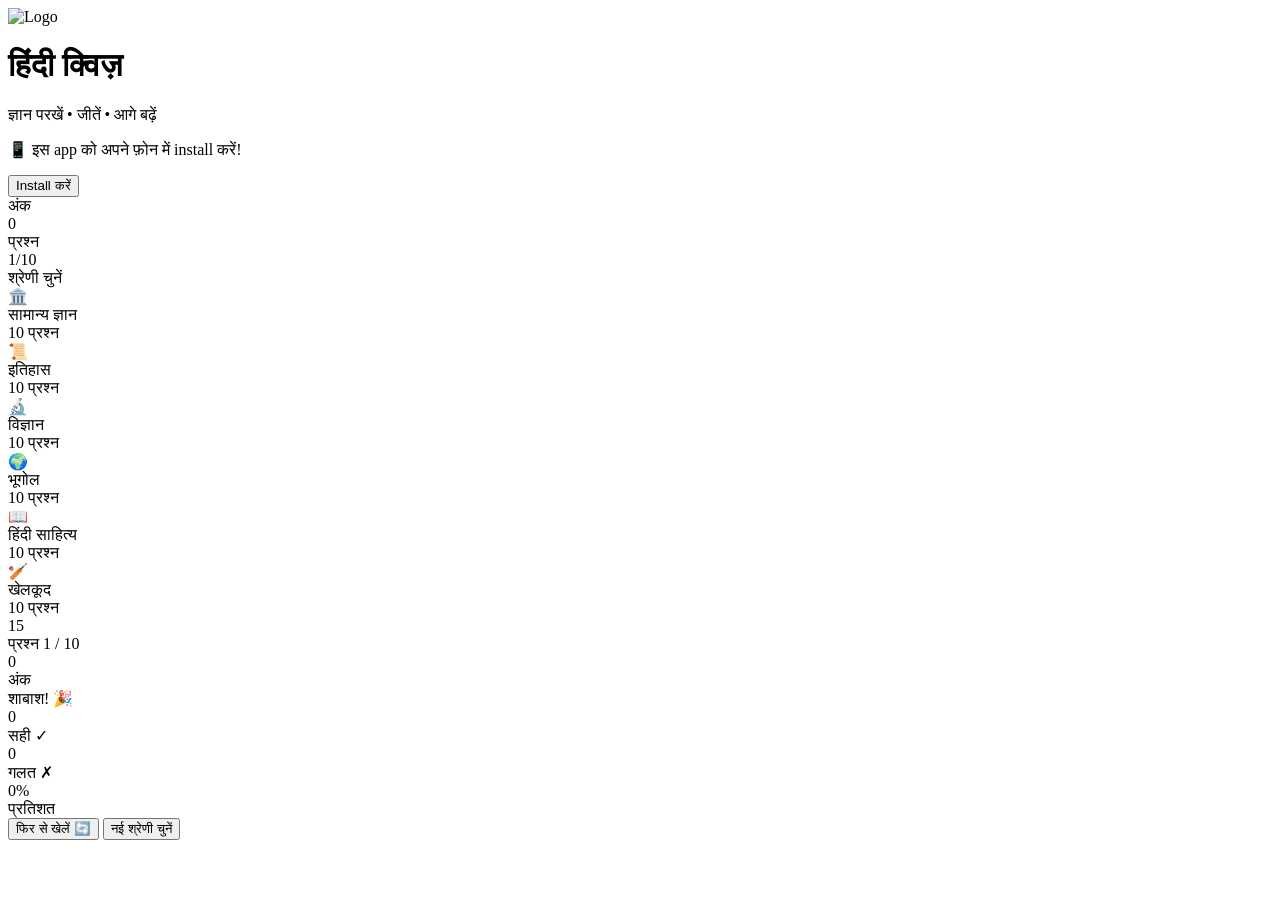
==== commit 347cd8a4: "Add files via upload Signed-off-by: PQP CORE <historynetexpress@gmail.com>" ====
--- a/index.html
+++ b/index.html
@@ -1,541 +1,77 @@
 <!DOCTYPE html>
 <html lang="hi">
 <head>
-<meta charset="UTF-8">
-<meta name="viewport" content="width=device-width, initial-scale=1.0">
-<title>हिंदी क्विज़ ऐप</title>
-<link href="https://fonts.googleapis.com/css2?family=Tiro+Devanagari+Hindi:ital@0;1&family=Baloo+2:wght@400;600;700;800&display=swap" rel="stylesheet">
-<style>
-  :root {
-    --saffron: #FF6B35;
-    --deep: #1A0A2E;
-    --purple: #4A0E8F;
-    --gold: #FFD700;
-    --mint: #00F5A0;
-    --pink: #FF3CAC;
-    --card: #240D4A;
-    --text: #F0E6FF;
-  }
+  <meta charset="UTF-8" />
+  <meta name="viewport" content="width=device-width, initial-scale=1.0" />
 
-  * { margin: 0; padding: 0; box-sizing: border-box; }
+  <!-- Primary Meta -->
+  <title>हिंदी क्विज़ ऐप</title>
+  <meta name="description" content="हिंदी में सामान्य ज्ञान, इतिहास, विज्ञान, भूगोल और अधिक विषयों की क्विज़ खेलें।" />
+  <meta name="theme-color" content="#4A0E8F" />
+  <meta name="author" content="हिंदी क्विज़" />
+  <meta name="keywords" content="हिंदी क्विज़, सामान्य ज्ञान, भारत, GK, quiz, hindi" />
 
-  body {
-    font-family: 'Baloo 2', cursive;
-    background: var(--deep);
-    color: var(--text);
-    min-height: 100vh;
-    overflow-x: hidden;
-    position: relative;
-  }
+  <!-- PWA -->
+  <link rel="manifest" href="manifest.json" />
+  <meta name="mobile-web-app-capable" content="yes" />
+  <meta name="apple-mobile-web-app-capable" content="yes" />
+  <meta name="apple-mobile-web-app-status-bar-style" content="black-translucent" />
+  <meta name="apple-mobile-web-app-title" content="हिंदी क्विज़" />
 
-  body::before {
-    content: '';
-    position: fixed;
-    inset: 0;
-    background: 
-      radial-gradient(ellipse at 20% 20%, rgba(74,14,143,0.4) 0%, transparent 50%),
-      radial-gradient(ellipse at 80% 80%, rgba(255,107,53,0.3) 0%, transparent 50%),
-      radial-gradient(ellipse at 50% 50%, rgba(0,245,160,0.05) 0%, transparent 70%);
-    pointer-events: none;
-    z-index: 0;
-  }
+  <!-- Icons -->
+  <link rel="icon" type="image/x-icon" href="favicon.ico" />
+  <link rel="apple-touch-icon" href="icons/apple-touch-icon.png" />
+  <link rel="icon" type="image/png" sizes="192x192" href="icons/icon-192x192.png" />
+  <link rel="icon" type="image/png" sizes="512x512" href="icons/icon-512x512.png" />
 
-  .container {
-    max-width: 700px;
-    margin: 0 auto;
-    padding: 20px;
-    position: relative;
-    z-index: 1;
-  }
+  <!-- Fonts -->
+  <link rel="preconnect" href="https://fonts.googleapis.com" />
+  <link rel="preconnect" href="https://fonts.gstatic.com" crossorigin />
+  <link href="https://fonts.googleapis.com/css2?family=Tiro+Devanagari+Hindi:ital@0;1&family=Baloo+2:wght@400;600;700;800&display=swap" rel="stylesheet" />
 
-  /* Header */
-  .header {
-    text-align: center;
-    padding: 30px 0 20px;
-    animation: slideDown 0.6s ease;
-  }
-
-  .header h1 {
-    font-family: 'Tiro Devanagari Hindi', serif;
-    font-size: clamp(2rem, 6vw, 3.5rem);
-    background: linear-gradient(135deg, var(--gold), var(--saffron), var(--pink));
-    -webkit-background-clip: text;
-    -webkit-text-fill-color: transparent;
-    background-clip: text;
-    line-height: 1.2;
-    text-shadow: none;
-  }
-
-  .header .subtitle {
-    font-size: 1rem;
-    color: rgba(240,230,255,0.6);
-    margin-top: 8px;
-    letter-spacing: 2px;
-    text-transform: uppercase;
-  }
-
-  /* Score Bar */
-  .score-bar {
-    display: flex;
-    justify-content: space-between;
-    align-items: center;
-    background: var(--card);
-    border: 1px solid rgba(255,215,0,0.2);
-    border-radius: 16px;
-    padding: 16px 24px;
-    margin: 20px 0;
-    animation: fadeIn 0.5s ease;
-  }
-
-  .score-item {
-    text-align: center;
-  }
-
-  .score-item .label {
-    font-size: 0.75rem;
-    color: rgba(240,230,255,0.5);
-    text-transform: uppercase;
-    letter-spacing: 1px;
-  }
-
-  .score-item .value {
-    font-size: 1.6rem;
-    font-weight: 800;
-    color: var(--gold);
-    line-height: 1;
-  }
-
-  .progress-bar {
-    flex: 1;
-    margin: 0 20px;
-    height: 8px;
-    background: rgba(255,255,255,0.1);
-    border-radius: 99px;
-    overflow: hidden;
-  }
-
-  .progress-fill {
-    height: 100%;
-    background: linear-gradient(90deg, var(--mint), var(--gold));
-    border-radius: 99px;
-    transition: width 0.5s ease;
-  }
-
-  /* Category Selection */
-  .screen {
-    display: none;
-    animation: fadeIn 0.4s ease;
-  }
-
-  .screen.active { display: block; }
-
-  .screen-title {
-    font-family: 'Tiro Devanagari Hindi', serif;
-    font-size: 1.8rem;
-    text-align: center;
-    margin-bottom: 24px;
-    color: var(--text);
-  }
-
-  .categories {
-    display: grid;
-    grid-template-columns: repeat(2, 1fr);
-    gap: 16px;
-    margin-bottom: 30px;
-  }
-
-  .cat-card {
-    background: var(--card);
-    border: 1px solid rgba(255,255,255,0.1);
-    border-radius: 20px;
-    padding: 24px 16px;
-    text-align: center;
-    cursor: pointer;
-    transition: all 0.3s ease;
-    position: relative;
-    overflow: hidden;
-  }
-
-  .cat-card::before {
-    content: '';
-    position: absolute;
-    inset: 0;
-    opacity: 0;
-    transition: opacity 0.3s;
-  }
-
-  .cat-card:nth-child(1)::before { background: linear-gradient(135deg, rgba(255,107,53,0.3), transparent); }
-  .cat-card:nth-child(2)::before { background: linear-gradient(135deg, rgba(0,245,160,0.3), transparent); }
-  .cat-card:nth-child(3)::before { background: linear-gradient(135deg, rgba(255,60,172,0.3), transparent); }
-  .cat-card:nth-child(4)::before { background: linear-gradient(135deg, rgba(255,215,0,0.3), transparent); }
-  .cat-card:nth-child(5)::before { background: linear-gradient(135deg, rgba(74,14,143,0.5), transparent); }
-  .cat-card:nth-child(6)::before { background: linear-gradient(135deg, rgba(100,200,255,0.3), transparent); }
-
-  .cat-card:hover {
-    transform: translateY(-4px);
-    border-color: rgba(255,215,0,0.4);
-    box-shadow: 0 12px 40px rgba(0,0,0,0.4);
-  }
-
-  .cat-card:hover::before { opacity: 1; }
-
-  .cat-icon { font-size: 2.5rem; margin-bottom: 10px; display: block; }
-  .cat-name { font-size: 1.1rem; font-weight: 700; color: var(--text); }
-  .cat-count { font-size: 0.8rem; color: rgba(240,230,255,0.5); margin-top: 4px; }
-
-  /* Question Card */
-  .question-card {
-    background: var(--card);
-    border: 1px solid rgba(255,255,255,0.08);
-    border-radius: 24px;
-    padding: 32px 28px;
-    margin-bottom: 20px;
-    position: relative;
-    overflow: hidden;
-  }
-
-  .question-card::after {
-    content: '';
-    position: absolute;
-    top: 0; left: 0; right: 0;
-    height: 3px;
-    background: linear-gradient(90deg, var(--saffron), var(--pink), var(--mint));
-  }
-
-  .q-number {
-    font-size: 0.85rem;
-    color: rgba(240,230,255,0.4);
-    text-transform: uppercase;
-    letter-spacing: 2px;
-    margin-bottom: 12px;
-  }
-
-  .q-text {
-    font-family: 'Tiro Devanagari Hindi', serif;
-    font-size: clamp(1.2rem, 3vw, 1.6rem);
-    line-height: 1.6;
-    color: var(--text);
-    margin-bottom: 8px;
-  }
-
-  .q-category {
-    display: inline-block;
-    background: rgba(255,215,0,0.15);
-    color: var(--gold);
-    border-radius: 99px;
-    padding: 3px 12px;
-    font-size: 0.8rem;
-    margin-top: 8px;
-  }
-
-  /* Options */
-  .options {
-    display: grid;
-    gap: 12px;
-    margin-bottom: 24px;
-  }
-
-  .option-btn {
-    background: rgba(255,255,255,0.04);
-    border: 1.5px solid rgba(255,255,255,0.12);
-    border-radius: 16px;
-    padding: 16px 20px;
-    text-align: left;
-    cursor: pointer;
-    transition: all 0.25s ease;
-    display: flex;
-    align-items: center;
-    gap: 14px;
-    font-family: 'Tiro Devanagari Hindi', serif;
-    font-size: 1.05rem;
-    color: var(--text);
-    width: 100%;
-  }
-
-  .option-letter {
-    width: 32px;
-    height: 32px;
-    border-radius: 50%;
-    background: rgba(255,255,255,0.08);
-    display: flex;
-    align-items: center;
-    justify-content: center;
-    font-size: 0.85rem;
-    font-family: 'Baloo 2', cursive;
-    font-weight: 700;
-    flex-shrink: 0;
-    transition: all 0.25s;
-  }
-
-  .option-btn:hover:not(:disabled) {
-    background: rgba(255,215,0,0.1);
-    border-color: rgba(255,215,0,0.4);
-    transform: translateX(6px);
-  }
-
-  .option-btn:hover:not(:disabled) .option-letter {
-    background: var(--gold);
-    color: var(--deep);
-  }
-
-  .option-btn.correct {
-    background: rgba(0,245,160,0.15);
-    border-color: var(--mint);
-    color: var(--mint);
-  }
-
-  .option-btn.correct .option-letter {
-    background: var(--mint);
-    color: var(--deep);
-  }
-
-  .option-btn.wrong {
-    background: rgba(255,60,172,0.15);
-    border-color: var(--pink);
-    color: var(--pink);
-    opacity: 0.7;
-  }
-
-  .option-btn.wrong .option-letter {
-    background: var(--pink);
-    color: white;
-  }
-
-  .option-btn:disabled { cursor: not-allowed; }
-
-  /* Feedback */
-  .feedback {
-    text-align: center;
-    padding: 16px;
-    border-radius: 16px;
-    font-size: 1.1rem;
-    font-weight: 600;
-    margin-bottom: 16px;
-    display: none;
-    animation: pop 0.3s ease;
-  }
-
-  .feedback.show { display: block; }
-  .feedback.correct { background: rgba(0,245,160,0.15); color: var(--mint); }
-  .feedback.wrong { background: rgba(255,60,172,0.15); color: var(--pink); }
-
-  .explanation {
-    font-family: 'Tiro Devanagari Hindi', serif;
-    font-size: 0.95rem;
-    color: rgba(240,230,255,0.7);
-    margin-top: 8px;
-    line-height: 1.6;
-  }
-
-  /* Buttons */
-  .btn {
-    display: block;
-    width: 100%;
-    padding: 16px;
-    border: none;
-    border-radius: 16px;
-    font-family: 'Baloo 2', cursive;
-    font-size: 1.1rem;
-    font-weight: 700;
-    cursor: pointer;
-    transition: all 0.3s ease;
-    letter-spacing: 0.5px;
-  }
-
-  .btn-primary {
-    background: linear-gradient(135deg, var(--saffron), var(--pink));
-    color: white;
-    box-shadow: 0 4px 20px rgba(255,107,53,0.4);
-  }
-
-  .btn-primary:hover {
-    transform: translateY(-2px);
-    box-shadow: 0 8px 30px rgba(255,107,53,0.5);
-  }
-
-  .btn-secondary {
-    background: transparent;
-    border: 1.5px solid rgba(255,255,255,0.2);
-    color: var(--text);
-    margin-top: 12px;
-  }
-
-  .btn-secondary:hover {
-    border-color: var(--gold);
-    color: var(--gold);
-  }
-
-  /* Result Screen */
-  .result-circle {
-    width: 160px;
-    height: 160px;
-    border-radius: 50%;
-    margin: 0 auto 24px;
-    display: flex;
-    flex-direction: column;
-    align-items: center;
-    justify-content: center;
-    background: conic-gradient(var(--gold) var(--pct, 0%), rgba(255,255,255,0.05) 0%);
-    box-shadow: 0 0 40px rgba(255,215,0,0.3);
-    position: relative;
-  }
-
-  .result-circle::before {
-    content: '';
-    position: absolute;
-    inset: 12px;
-    border-radius: 50%;
-    background: var(--deep);
-  }
-
-  .result-score {
-    position: relative;
-    z-index: 1;
-    font-size: 2.5rem;
-    font-weight: 800;
-    color: var(--gold);
-    line-height: 1;
-  }
-
-  .result-label {
-    position: relative;
-    z-index: 1;
-    font-size: 0.8rem;
-    color: rgba(240,230,255,0.5);
-  }
-
-  .result-title {
-    font-family: 'Tiro Devanagari Hindi', serif;
-    font-size: 2rem;
-    text-align: center;
-    margin-bottom: 8px;
-  }
-
-  .result-message {
-    text-align: center;
-    color: rgba(240,230,255,0.6);
-    margin-bottom: 24px;
-    font-size: 1rem;
-  }
-
-  .stats-row {
-    display: flex;
-    gap: 12px;
-    margin-bottom: 24px;
-  }
-
-  .stat-box {
-    flex: 1;
-    background: var(--card);
-    border-radius: 16px;
-    padding: 16px;
-    text-align: center;
-    border: 1px solid rgba(255,255,255,0.08);
-  }
-
-  .stat-box .val { font-size: 1.8rem; font-weight: 800; }
-  .stat-box .lbl { font-size: 0.75rem; color: rgba(240,230,255,0.5); margin-top: 2px; }
-  .stat-correct .val { color: var(--mint); }
-  .stat-wrong .val { color: var(--pink); }
-  .stat-pct .val { color: var(--gold); }
-
-  /* Animations */
-  @keyframes slideDown {
-    from { opacity: 0; transform: translateY(-20px); }
-    to { opacity: 1; transform: translateY(0); }
-  }
-
-  @keyframes fadeIn {
-    from { opacity: 0; transform: translateY(10px); }
-    to { opacity: 1; transform: translateY(0); }
-  }
-
-  @keyframes pop {
-    0% { transform: scale(0.95); opacity: 0; }
-    100% { transform: scale(1); opacity: 1; }
-  }
-
-  @keyframes shake {
-    0%, 100% { transform: translateX(0); }
-    25% { transform: translateX(-6px); }
-    75% { transform: translateX(6px); }
-  }
-
-  .shake { animation: shake 0.3s ease; }
-
-  /* Confetti */
-  .confetti-piece {
-    position: fixed;
-    width: 10px;
-    height: 10px;
-    border-radius: 2px;
-    animation: confettiFall 2s ease-in forwards;
-    z-index: 100;
-    pointer-events: none;
-  }
-
-  @keyframes confettiFall {
-    0% { transform: translateY(-20px) rotate(0deg); opacity: 1; }
-    100% { transform: translateY(100vh) rotate(720deg); opacity: 0; }
-  }
-
-  /* Timer */
-  .timer-ring {
-    display: flex;
-    justify-content: flex-end;
-    margin-bottom: 16px;
-  }
-
-  .timer {
-    width: 48px;
-    height: 48px;
-    border-radius: 50%;
-    background: conic-gradient(var(--saffron) var(--t, 100%), rgba(255,255,255,0.1) 0%);
-    display: flex;
-    align-items: center;
-    justify-content: center;
-    font-weight: 700;
-    font-size: 1rem;
-    position: relative;
-  }
-
-  .timer::before {
-    content: '';
-    position: absolute;
-    inset: 5px;
-    border-radius: 50%;
-    background: var(--deep);
-  }
-
-  .timer span { position: relative; z-index: 1; }
-</style>
+  <!-- Stylesheet -->
+  <link rel="stylesheet" href="css/style.css" />
 </head>
 <body>
 
 <div class="container">
-  <div class="header">
-    <h1>हिंदी क्विज़</h1>
-    <p class="subtitle">ज्ञान परखें • जीतें • आगे बढ़ें</p>
+
+  <!-- ── Header ── -->
+  <header class="header">
+    <img src="icons/icon-192x192.png" alt="Logo" class="header-logo" />
+    <div class="header-text">
+      <h1>हिंदी क्विज़</h1>
+      <p class="subtitle">ज्ञान परखें • जीतें • आगे बढ़ें</p>
+    </div>
+  </header>
+
+  <!-- ── PWA Install Banner ── -->
+  <div id="installBanner">
+    <p>📱 इस app को अपने फ़ोन में install करें!</p>
+    <button id="installBtn" onclick="installApp()">Install करें</button>
   </div>
 
-  <!-- Score Bar -->
-  <div class="score-bar" id="scoreBar" style="display:none">
+  <!-- ── Score Bar ── -->
+  <div class="score-bar" id="scoreBar">
     <div class="score-item">
-      <div class="label">अंक</div>
-      <div class="value" id="scoreVal">0</div>
+      <div class="lbl">अंक</div>
+      <div class="val" id="scoreVal">0</div>
     </div>
-    <div class="progress-bar">
-      <div class="progress-fill" id="progressFill" style="width:0%"></div>
+    <div class="progress-wrap">
+      <div class="progress-fill" id="progressFill"></div>
     </div>
     <div class="score-item">
-      <div class="label">प्रश्न</div>
-      <div class="value" id="qNumVal">1/10</div>
+      <div class="lbl">प्रश्न</div>
+      <div class="val" id="qNumBar">1/10</div>
     </div>
   </div>
 
-  <!-- Home Screen -->
+  <!-- ══════════════════════════════ -->
+  <!--   SCREEN 1 — Home / Category  -->
+  <!-- ══════════════════════════════ -->
   <div class="screen active" id="homeScreen">
     <div class="screen-title">श्रेणी चुनें</div>
+
     <div class="categories">
       <div class="cat-card" onclick="startQuiz('सामान्य ज्ञान')">
         <span class="cat-icon">🏛️</span>
@@ -570,16 +106,21 @@
     </div>
   </div>
 
-  <!-- Quiz Screen -->
+  <!-- ══════════════════════════════ -->
+  <!--   SCREEN 2 — Quiz             -->
+  <!-- ══════════════════════════════ -->
   <div class="screen" id="quizScreen">
-    <div class="timer-ring">
-      <div class="timer" id="timerEl"><span id="timerNum">15</span></div>
+
+    <div class="timer-wrap">
+      <div class="timer" id="timerEl">
+        <span id="timerNum">15</span>
+      </div>
     </div>
 
     <div class="question-card">
-      <div class="q-number" id="qNumber">प्रश्न 1 / 10</div>
+      <div class="q-num" id="qNum">प्रश्न 1 / 10</div>
       <div class="q-text" id="qText"></div>
-      <span class="q-category" id="qCat"></span>
+      <span class="q-badge" id="qBadge"></span>
     </div>
 
     <div class="options" id="optionsContainer"></div>
@@ -591,294 +132,43 @@
     </button>
   </div>
 
-  <!-- Result Screen -->
+  <!-- ══════════════════════════════ -->
+  <!--   SCREEN 3 — Result           -->
+  <!-- ══════════════════════════════ -->
   <div class="screen" id="resultScreen">
+
     <div class="result-circle" id="resultCircle">
-      <div class="result-score" id="finalScore">0/10</div>
-      <div class="result-label">अंक</div>
+      <div class="res-score" id="finalScore">0</div>
+      <div class="res-lbl">अंक</div>
     </div>
 
     <div class="result-title" id="resultTitle">शाबाश! 🎉</div>
-    <div class="result-message" id="resultMessage"></div>
+    <div class="result-message" id="resultMsg"></div>
 
     <div class="stats-row">
       <div class="stat-box stat-correct">
-        <div class="val" id="correctCount">0</div>
-        <div class="lbl">सही ✓</div>
+        <div class="sv" id="correctCount">0</div>
+        <div class="sl">सही ✓</div>
       </div>
       <div class="stat-box stat-wrong">
-        <div class="val" id="wrongCount">0</div>
-        <div class="lbl">गलत ✗</div>
+        <div class="sv" id="wrongCount">0</div>
+        <div class="sl">गलत ✗</div>
       </div>
       <div class="stat-box stat-pct">
-        <div class="val" id="pctVal">0%</div>
-        <div class="lbl">प्रतिशत</div>
+        <div class="sv" id="pctVal">0%</div>
+        <div class="sl">प्रतिशत</div>
       </div>
     </div>
 
     <button class="btn btn-primary" onclick="showHome()">फिर से खेलें 🔄</button>
     <button class="btn btn-secondary" onclick="showHome()">नई श्रेणी चुनें</button>
   </div>
-</div>
 
-<script>
-const allQuestions = {
-  'सामान्य ज्ञान': [
-    { q: 'भारत का राष्ट्रीय पशु कौन सा है?', opts: ['शेर', 'बाघ', 'हाथी', 'मोर'], ans: 1, exp: 'बाघ (रॉयल बंगाल टाइगर) भारत का राष्ट्रीय पशु है।' },
-    { q: 'भारत का राष्ट्रीय पक्षी कौन सा है?', opts: ['तोता', 'कबूतर', 'मोर', 'बाज'], ans: 2, exp: 'मोर भारत का राष्ट्रीय पक्षी है।' },
-    { q: 'भारत की राजधानी क्या है?', opts: ['मुंबई', 'कोलकाता', 'चेन्नई', 'नई दिल्ली'], ans: 3, exp: 'नई दिल्ली भारत की राजधानी है।' },
-    { q: 'भारत का राष्ट्रगान किसने लिखा?', opts: ['महात्मा गांधी', 'रवींद्रनाथ टैगोर', 'बंकिमचंद्र', 'सुभाष चंद्र बोस'], ans: 1, exp: 'जन गण मन रवींद्रनाथ टैगोर ने लिखा था।' },
-    { q: 'भारत में कितने राज्य हैं?', opts: ['27', '28', '29', '36'], ans: 1, exp: 'वर्तमान में भारत में 28 राज्य हैं।' },
-    { q: 'भारतीय रुपये का प्रतीक चिह्न किसने डिज़ाइन किया?', opts: ['D. उदय कुमार', 'नंदलाल बोस', 'सत्यजीत रे', 'आर.के. लक्ष्मण'], ans: 0, exp: 'D. उदय कुमार ने 2010 में ₹ का डिज़ाइन बनाया।' },
-    { q: 'भारत का सबसे बड़ा राज्य (क्षेत्रफल) कौन सा है?', opts: ['उत्तर प्रदेश', 'मध्य प्रदेश', 'राजस्थान', 'महाराष्ट्र'], ans: 2, exp: 'राजस्थान क्षेत्रफल की दृष्टि से भारत का सबसे बड़ा राज्य है।' },
-    { q: 'भारत का राष्ट्रीय फूल कौन सा है?', opts: ['गुलाब', 'कमल', 'चमेली', 'सूरजमुखी'], ans: 1, exp: 'कमल (Nelumbo nucifera) भारत का राष्ट्रीय फूल है।' },
-    { q: '"सत्यमेव जयते" कहाँ से लिया गया है?', opts: ['ऋग्वेद', 'मुण्डकोपनिषद', 'भगवद्गीता', 'रामायण'], ans: 1, exp: 'यह वाक्य मुण्डकोपनिषद से लिया गया है।' },
-    { q: 'भारत का राष्ट्रीय खेल कौन सा है?', opts: ['क्रिकेट', 'कबड्डी', 'हॉकी', 'कुश्ती'], ans: 2, exp: 'हॉकी भारत का राष्ट्रीय खेल है।' }
-  ],
-  'इतिहास': [
-    { q: 'भारत को स्वतंत्रता कब मिली?', opts: ['15 अगस्त 1945', '15 अगस्त 1947', '26 जनवरी 1950', '30 जनवरी 1948'], ans: 1, exp: '15 अगस्त 1947 को भारत ब्रिटिश शासन से स्वतंत्र हुआ।' },
-    { q: 'महात्मा गांधी का जन्म कहाँ हुआ था?', opts: ['मुंबई', 'पोरबंदर', 'राजकोट', 'अहमदाबाद'], ans: 1, exp: 'महात्मा गांधी का जन्म 2 अक्तूबर 1869 को पोरबंदर, गुजरात में हुआ था।' },
-    { q: 'पानीपत का पहला युद्ध कब हुआ?', opts: ['1526', '1556', '1761', '1498'], ans: 0, exp: 'पानीपत का पहला युद्ध 1526 में बाबर और इब्राहिम लोदी के बीच हुआ।' },
-    { q: 'ताजमहल किसने बनवाया था?', opts: ['अकबर', 'औरंगजेब', 'शाहजहाँ', 'हुमायूँ'], ans: 2, exp: 'शाहजहाँ ने अपनी पत्नी मुमताज महल की याद में ताजमहल बनवाया।' },
-    { q: '"दिल्ली चलो" का नारा किसने दिया?', opts: ['महात्मा गांधी', 'भगत सिंह', 'सुभाष चंद्र बोस', 'लाल बहादुर शास्त्री'], ans: 2, exp: 'नेताजी सुभाष चंद्र बोस ने "दिल्ली चलो" का नारा दिया था।' },
-    { q: 'सिपाही विद्रोह (1857) की शुरुआत कहाँ से हुई?', opts: ['दिल्ली', 'मेरठ', 'लखनऊ', 'झाँसी'], ans: 1, exp: '1857 का विद्रोह 10 मई को मेरठ से शुरू हुआ था।' },
-    { q: 'चंद्रगुप्त मौर्य के गुरु कौन थे?', opts: ['आर्यभट्ट', 'चाणक्य', 'वाल्मीकि', 'पाणिनि'], ans: 1, exp: 'चाणक्य (कौटिल्य) चंद्रगुप्त मौर्य के गुरु और मंत्री थे।' },
-    { q: 'भारतीय संविधान कब लागू हुआ?', opts: ['15 अगस्त 1947', '26 जनवरी 1950', '26 नवंबर 1949', '2 अक्तूबर 1950'], ans: 1, exp: '26 जनवरी 1950 को भारतीय संविधान लागू हुआ, इसलिए गणतंत्र दिवस मनाया जाता है।' },
-    { q: 'नालंदा विश्वविद्यालय की स्थापना किसने की?', opts: ['अशोक', 'कुमारगुप्त प्रथम', 'चंद्रगुप्त द्वितीय', 'हर्षवर्धन'], ans: 1, exp: 'नालंदा विश्वविद्यालय की स्थापना गुप्त वंश के राजा कुमारगुप्त प्रथम ने की।' },
-    { q: '"जय हिन्द" का नारा किसने दिया?', opts: ['जवाहरलाल नेहरू', 'सुभाष चंद्र बोस', 'लाल बहादुर शास्त्री', 'वल्लभभाई पटेल'], ans: 1, exp: '"जय हिन्द" का नारा सुभाष चंद्र बोस ने दिया था।' }
-  ],
-  'विज्ञान': [
-    { q: 'पानी का रासायनिक सूत्र क्या है?', opts: ['CO2', 'H2O', 'NaCl', 'O2'], ans: 1, exp: 'पानी का रासायनिक सूत्र H2O है - दो हाइड्रोजन और एक ऑक्सीजन।' },
-    { q: 'प्रकाश की गति लगभग कितनी है?', opts: ['3×10⁶ m/s', '3×10⁸ m/s', '3×10¹⁰ m/s', '3×10⁴ m/s'], ans: 1, exp: 'प्रकाश की गति लगभग 3×10⁸ मीटर/सेकंड (3 लाख km/s) है।' },
-    { q: 'सूर्य से पृथ्वी तक प्रकाश आने में कितना समय लगता है?', opts: ['8 मिनट', '8 सेकंड', '8 घंटे', '8 दिन'], ans: 0, exp: 'सूर्य से पृथ्वी तक प्रकाश को लगभग 8 मिनट 20 सेकंड लगते हैं।' },
-    { q: 'DNA का पूरा नाम क्या है?', opts: ['Deoxyribonucleic Acid', 'Diribonucleic Acid', 'Deoxyribase Nucleic Acid', 'Dynamic Nucleic Acid'], ans: 0, exp: 'DNA = Deoxyribonucleic Acid - यह आनुवंशिक जानकारी का वाहक है।' },
-    { q: 'मानव शरीर में कितनी हड्डियाँ होती हैं?', opts: ['106', '206', '306', '406'], ans: 1, exp: 'वयस्क मानव शरीर में 206 हड्डियाँ होती हैं।' },
-    { q: 'कौन सा ग्रह "लाल ग्रह" कहलाता है?', opts: ['शुक्र', 'बृहस्पति', 'मंगल', 'शनि'], ans: 2, exp: 'मंगल ग्रह को लोहे के ऑक्साइड की वजह से "लाल ग्रह" कहते हैं।' },
-    { q: 'गुरुत्वाकर्षण के नियम की खोज किसने की?', opts: ['आइंस्टीन', 'न्यूटन', 'गैलीलियो', 'आर्किमिडीज'], ans: 1, exp: 'आइज़क न्यूटन ने 1687 में गुरुत्वाकर्षण के नियम की खोज की।' },
-    { q: 'पेनिसिलिन की खोज किसने की?', opts: ['लुई पाश्चर', 'अलेक्जेंडर फ्लेमिंग', 'एडवर्ड जेनर', 'रॉबर्ट कोच'], ans: 1, exp: 'अलेक्जेंडर फ्लेमिंग ने 1928 में पेनिसिलिन की खोज की।' },
-    { q: 'पृथ्वी का सबसे बड़ा महासागर कौन सा है?', opts: ['अटलांटिक', 'हिंद', 'प्रशांत', 'आर्कटिक'], ans: 2, exp: 'प्रशांत महासागर पृथ्वी का सबसे बड़ा महासागर है।' },
-    { q: '"E = mc²" का सूत्र किसने दिया?', opts: ['न्यूटन', 'प्लांक', 'आइंस्टीन', 'बोर'], ans: 2, exp: 'अल्बर्ट आइंस्टीन ने 1905 में यह प्रसिद्ध सूत्र दिया।' }
-  ],
-  'भूगोल': [
-    { q: 'भारत की सबसे लंबी नदी कौन सी है?', opts: ['यमुना', 'गंगा', 'गोदावरी', 'नर्मदा'], ans: 1, exp: 'गंगा भारत की सबसे लंबी नदी है (2,525 km)।' },
-    { q: 'विश्व का सबसे ऊँचा पर्वत शिखर कौन सा है?', opts: ['K2', 'माउंट एवरेस्ट', 'कंचनजंगा', 'मकालू'], ans: 1, exp: 'माउंट एवरेस्ट (8,848.86 मीटर) विश्व का सबसे ऊँचा पर्वत है।' },
-    { q: 'भारत में सबसे अधिक वर्षा कहाँ होती है?', opts: ['चेरापूँजी', 'मौसिनराम', 'शिलांग', 'आइज़ोल'], ans: 1, exp: 'मौसिनराम (मेघालय) में विश्व की सर्वाधिक औसत वर्षा होती है।' },
-    { q: 'भारत का सबसे बड़ा मरुस्थल कौन सा है?', opts: ['कच्छ', 'थार', 'लद्दाख', 'दक्कन'], ans: 1, exp: 'थार मरुस्थल भारत का और एशिया का सबसे बड़ा गर्म मरुस्थल है।' },
-    { q: 'सुंदरबन किस नदी के डेल्टा पर स्थित है?', opts: ['गोदावरी', 'महानदी', 'गंगा-ब्रह्मपुत्र', 'कृष्णा'], ans: 2, exp: 'सुंदरबन गंगा-ब्रह्मपुत्र के डेल्टा पर भारत और बांग्लादेश में फैला है।' },
-    { q: 'भारत की सबसे लंबी सीमा किस देश के साथ है?', opts: ['पाकिस्तान', 'चीन', 'नेपाल', 'बांग्लादेश'], ans: 3, exp: 'भारत की सबसे लंबी सीमा बांग्लादेश (4,156 km) के साथ है।' },
-    { q: 'लक्षद्वीप किस सागर में स्थित है?', opts: ['बंगाल की खाड़ी', 'अरब सागर', 'हिंद महासागर', 'अंडमान सागर'], ans: 1, exp: 'लक्षद्वीप अरब सागर में स्थित भारत का केंद्र शासित प्रदेश है।' },
-    { q: 'भारत का सबसे दक्षिणी बिंदु कौन सा है?', opts: ['रामेश्वरम', 'कन्याकुमारी', 'इंदिरा पॉइंट', 'धनुषकोडि'], ans: 2, exp: 'इंदिरा पॉइंट (निकोबार द्वीप) भारत का सबसे दक्षिणी बिंदु है।' },
-    { q: 'नीलगिरि पर्वत किस राज्य में है?', opts: ['केरल', 'कर्नाटक', 'तमिलनाडु', 'आंध्र प्रदेश'], ans: 2, exp: 'नीलगिरि पर्वत तमिलनाडु में स्थित हैं, ऊटी यहीं है।' },
-    { q: 'भारत का सबसे पूर्वी राज्य कौन सा है?', opts: ['असम', 'मणिपुर', 'अरुणाचल प्रदेश', 'नागालैंड'], ans: 2, exp: 'अरुणाचल प्रदेश भारत का सबसे पूर्वी राज्य है।' }
-  ],
-  'हिंदी साहित्य': [
-    { q: '"रामचरितमानस" के रचयिता कौन हैं?', opts: ['वाल्मीकि', 'तुलसीदास', 'कबीरदास', 'सूरदास'], ans: 1, exp: 'गोस्वामी तुलसीदास ने 16वीं सदी में रामचरितमानस लिखी।' },
-    { q: '"मधुशाला" के रचयिता कौन हैं?', opts: ['जयशंकर प्रसाद', 'सुमित्रानंदन पंत', 'हरिवंशराय बच्चन', 'महादेवी वर्मा'], ans: 2, exp: 'हरिवंशराय बच्चन ने 1935 में मधुशाला लिखी।' },
-    { q: '"गोदान" उपन्यास के लेखक कौन हैं?', opts: ['प्रेमचंद', 'यशपाल', 'जैनेंद्र कुमार', 'फणीश्वरनाथ रेणु'], ans: 0, exp: 'मुंशी प्रेमचंद का "गोदान" (1936) हिंदी का महान उपन्यास है।' },
-    { q: 'हिंदी दिवस कब मनाया जाता है?', opts: ['10 जनवरी', '14 सितंबर', '21 फरवरी', '30 अप्रैल'], ans: 1, exp: '14 सितंबर को हिंदी दिवस मनाया जाता है क्योंकि 1949 में इसी दिन हिंदी राजभाषा बनी।' },
-    { q: 'कबीर किस भाषा में लिखते थे?', opts: ['संस्कृत', 'अवधी', 'सधुक्कड़ी', 'ब्रजभाषा'], ans: 2, exp: 'कबीर "सधुक्कड़ी" भाषा में लिखते थे जो खड़ी बोली, राजस्थानी, पंजाबी का मिश्रण है।' },
-    { q: '"निराला" किनका उपनाम था?', opts: ['रामनरेश त्रिपाठी', 'सूर्यकांत त्रिपाठी', 'माखनलाल चतुर्वेदी', 'रामधारी सिंह दिनकर'], ans: 1, exp: 'सूर्यकांत त्रिपाठी का साहित्यिक उपनाम "निराला" था।' },
-    { q: '"साकेत" महाकाव्य के रचयिता कौन हैं?', opts: ['जयशंकर प्रसाद', 'मैथिलीशरण गुप्त', 'रामधारी सिंह दिनकर', 'सुमित्रानंदन पंत'], ans: 1, exp: 'मैथिलीशरण गुप्त ने "साकेत" (1931) लिखा जो राम-कथा पर आधारित है।' },
-    { q: 'हिंदी खड़ी बोली का जनक किसे माना जाता है?', opts: ['भारतेंदु हरिश्चंद्र', 'प्रेमचंद', 'अमीर खुसरो', 'कबीरदास'], ans: 0, exp: 'भारतेंदु हरिश्चंद्र को आधुनिक हिंदी साहित्य का जनक कहा जाता है।' },
-    { q: '"कामायनी" किसकी रचना है?', opts: ['सुमित्रानंदन पंत', 'महादेवी वर्मा', 'जयशंकर प्रसाद', 'निराला'], ans: 2, exp: 'जयशंकर प्रसाद ने 1936 में "कामायनी" लिखी जो छायावाद की सर्वश्रेष्ठ कृति मानी जाती है।' },
-    { q: '"उर्वशी" रचना के लिए किसे ज्ञानपीठ पुरस्कार मिला?', opts: ['फिराक गोरखपुरी', 'रामधारी सिंह दिनकर', 'सुमित्रानंदन पंत', 'हजारीप्रसाद द्विवेदी'], ans: 1, exp: 'रामधारी सिंह दिनकर को "उर्वशी" के लिए 1972 में ज्ञानपीठ पुरस्कार मिला।' }
-  ],
-  'खेलकूद': [
-    { q: 'क्रिकेट में एक ओवर में कितनी गेंदें होती हैं?', opts: ['4', '5', '6', '8'], ans: 2, exp: 'आधुनिक क्रिकेट में एक ओवर में 6 गेंदें होती हैं।' },
-    { q: 'ओलंपिक खेल कितने वर्षों में एक बार होते हैं?', opts: ['2', '4', '3', '5'], ans: 1, exp: 'ग्रीष्मकालीन और शीतकालीन ओलंपिक दोनों 4 वर्षों में एक बार होते हैं।' },
-    { q: 'भारत ने पहला क्रिकेट विश्व कप कब जीता?', opts: ['1975', '1979', '1983', '1987'], ans: 2, exp: 'कपिल देव की कप्तानी में भारत ने 1983 में वेस्टइंडीज को हराकर विश्व कप जीता।' },
-    { q: 'टेनिस में ग्रैंड स्लैम में कितने टूर्नामेंट होते हैं?', opts: ['2', '3', '4', '6'], ans: 2, exp: '4 ग्रैंड स्लैम हैं: ऑस्ट्रेलियन ओपन, फ्रेंच ओपन, विंबलडन, US ओपन।' },
-    { q: 'सचिन तेंदुलकर ने कितने टेस्ट मैच खेले?', opts: ['180', '190', '200', '210'], ans: 2, exp: 'सचिन तेंदुलकर ने 200 टेस्ट मैच खेले - यह रिकॉर्ड है।' },
-    { q: 'बैडमिंटन में शटलकॉक किससे बनती है?', opts: ['रबर', 'पंख', 'प्लास्टिक', 'धातु'], ans: 1, exp: 'पारंपरिक शटलकॉक बतख के 16 पंखों से बनती है।' },
-    { q: 'फुटबॉल विश्व कप कितने वर्षों में होता है?', opts: ['2', '3', '4', '5'], ans: 2, exp: 'FIFA विश्व कप हर 4 वर्षों में आयोजित होता है।' },
-    { q: 'पी.वी. सिंधु किस खेल से संबंधित हैं?', opts: ['टेनिस', 'टेबल टेनिस', 'बैडमिंटन', 'स्क्वाश'], ans: 2, exp: 'पी.वी. सिंधु ओलंपिक पदक जीतने वाली बैडमिंटन खिलाड़ी हैं।' },
-    { q: 'शतरंज में कितने खाने होते हैं?', opts: ['32', '48', '64', '72'], ans: 2, exp: 'शतरंज की बिसात में 8×8 = 64 खाने होते हैं।' },
-    { q: 'नीरज चोपड़ा किस खेल में ओलंपिक चैंपियन हैं?', opts: ['भाला फेंक', 'गोला फेंक', 'चक्का फेंक', 'हथौड़ा फेंक'], ans: 0, exp: 'नीरज चोपड़ा ने टोक्यो 2020 में भाला फेंक में स्वर्ण पदक जीता।' }
-  ]
-};
+</div><!-- /container -->
 
-let currentCategory = '';
-let questions = [];
-let currentQ = 0;
-let score = 0;
-let correct = 0;
-let wrong = 0;
-let timerInterval = null;
-let timeLeft = 15;
+<!-- Scripts -->
+<script src="js/data.js"></script>
+<script src="js/app.js"></script>
 
-function showScreen(id) {
-  document.querySelectorAll('.screen').forEach(s => s.classList.remove('active'));
-  document.getElementById(id).classList.add('active');
-}
-
-function showHome() {
-  document.getElementById('scoreBar').style.display = 'none';
-  clearInterval(timerInterval);
-  showScreen('homeScreen');
-}
-
-function startQuiz(cat) {
-  currentCategory = cat;
-  questions = [...allQuestions[cat]].sort(() => Math.random() - 0.5);
-  currentQ = 0;
-  score = 0;
-  correct = 0;
-  wrong = 0;
-
-  document.getElementById('scoreBar').style.display = 'flex';
-  document.getElementById('scoreVal').textContent = '0';
-  document.getElementById('progressFill').style.width = '0%';
-
-  showScreen('quizScreen');
-  loadQuestion();
-}
-
-function loadQuestion() {
-  const q = questions[currentQ];
-  document.getElementById('qNumber').textContent = `प्रश्न ${currentQ + 1} / ${questions.length}`;
-  document.getElementById('qNumVal').textContent = `${currentQ + 1}/${questions.length}`;
-  document.getElementById('qText').textContent = q.q;
-  document.getElementById('qCat').textContent = currentCategory;
-
-  const container = document.getElementById('optionsContainer');
-  container.innerHTML = '';
-  const letters = ['अ', 'ब', 'स', 'द'];
-
-  q.opts.forEach((opt, i) => {
-    const btn = document.createElement('button');
-    btn.className = 'option-btn';
-    btn.innerHTML = `<span class="option-letter">${letters[i]}</span>${opt}`;
-    btn.onclick = () => selectAnswer(i);
-    container.appendChild(btn);
-  });
-
-  document.getElementById('feedback').classList.remove('show');
-  document.getElementById('nextBtn').style.display = 'none';
-
-  startTimer();
-}
-
-function startTimer() {
-  clearInterval(timerInterval);
-  timeLeft = 15;
-  updateTimerUI();
-
-  timerInterval = setInterval(() => {
-    timeLeft--;
-    updateTimerUI();
-    if (timeLeft <= 0) {
-      clearInterval(timerInterval);
-      timeUp();
-    }
-  }, 1000);
-}
-
-function updateTimerUI() {
-  document.getElementById('timerNum').textContent = timeLeft;
-  const pct = (timeLeft / 15) * 100;
-  const color = timeLeft > 8 ? '#FF6B35' : timeLeft > 4 ? '#FFD700' : '#FF3CAC';
-  document.getElementById('timerEl').style.background = 
-    `conic-gradient(${color} ${pct}%, rgba(255,255,255,0.1) 0%)`;
-}
-
-function timeUp() {
-  const q = questions[currentQ];
-  const btns = document.querySelectorAll('.option-btn');
-  btns.forEach(b => b.disabled = true);
-  btns[q.ans].classList.add('correct');
-
-  wrong++;
-  showFeedback(false, 'समय समाप्त! ⏰', q.exp);
-}
-
-function selectAnswer(idx) {
-  clearInterval(timerInterval);
-  const q = questions[currentQ];
-  const btns = document.querySelectorAll('.option-btn');
-  btns.forEach(b => b.disabled = true);
-
-  if (idx === q.ans) {
-    btns[idx].classList.add('correct');
-    const pts = Math.max(10, timeLeft * 7);
-    score += pts;
-    correct++;
-    document.getElementById('scoreVal').textContent = score;
-    showFeedback(true, `सही! 🎉 +${pts} अंक`, q.exp);
-    launchConfetti();
-  } else {
-    btns[idx].classList.add('wrong');
-    btns[idx].classList.add('shake');
-    btns[q.ans].classList.add('correct');
-    wrong++;
-    showFeedback(false, 'गलत! 😔', q.exp);
-  }
-
-  const progress = ((currentQ + 1) / questions.length) * 100;
-  document.getElementById('progressFill').style.width = progress + '%';
-
-  document.getElementById('nextBtn').style.display = 'block';
-  document.getElementById('nextBtn').textContent = 
-    currentQ < questions.length - 1 ? 'अगला प्रश्न →' : 'परिणाम देखें 🏆';
-}
-
-function showFeedback(isCorrect, msg, exp) {
-  const fb = document.getElementById('feedback');
-  fb.className = 'feedback show ' + (isCorrect ? 'correct' : 'wrong');
-  fb.innerHTML = `<div>${msg}</div><div class="explanation">${exp}</div>`;
-}
-
-function nextQuestion() {
-  currentQ++;
-  if (currentQ < questions.length) {
-    loadQuestion();
-  } else {
-    showResult();
-  }
-}
-
-function showResult() {
-  clearInterval(timerInterval);
-  document.getElementById('scoreBar').style.display = 'none';
-
-  const pct = Math.round((correct / questions.length) * 100);
-
-  document.getElementById('finalScore').textContent = `${score}`;
-  document.getElementById('resultCircle').style.setProperty('--pct', pct + '%');
-  document.getElementById('correctCount').textContent = correct;
-  document.getElementById('wrongCount').textContent = wrong;
-  document.getElementById('pctVal').textContent = pct + '%';
-
-  let title, msg;
-  if (pct >= 90) { title = 'अद्भुत! 🌟'; msg = 'आप विशेषज्ञ हैं! अपने मित्रों को चुनौती दें।'; launchConfetti(); launchConfetti(); }
-  else if (pct >= 70) { title = 'बहुत अच्छे! 👏'; msg = 'शानदार प्रदर्शन! थोड़ी और मेहनत करें।'; launchConfetti(); }
-  else if (pct >= 50) { title = 'ठीक है! 😊'; msg = 'अच्छा प्रयास! अभ्यास से और बेहतर होंगे।'; }
-  else { title = 'कोशिश जारी रखें! 💪'; msg = 'हिम्मत मत हारो! दोबारा कोशिश करें।'; }
-
-  document.getElementById('resultTitle').textContent = title;
-  document.getElementById('resultMessage').textContent = msg;
-
-  showScreen('resultScreen');
-}
-
-function launchConfetti() {
-  const colors = ['#FF6B35', '#FFD700', '#00F5A0', '#FF3CAC', '#7B2FFF'];
-  for (let i = 0; i < 30; i++) {
-    const el = document.createElement('div');
-    el.className = 'confetti-piece';
-    el.style.cssText = `
-      left: ${Math.random() * 100}vw;
-      top: -10px;
-      background: ${colors[Math.floor(Math.random() * colors.length)]};
-      width: ${6 + Math.random() * 8}px;
-      height: ${6 + Math.random() * 8}px;
-      border-radius: ${Math.random() > 0.5 ? '50%' : '2px'};
-      animation-duration: ${1.5 + Math.random() * 1.5}s;
-      animation-delay: ${Math.random() * 0.5}s;
-    `;
-    document.body.appendChild(el);
-    setTimeout(() => el.remove(), 3000);
-  }
-}
-</script>
 </body>
 </html>
